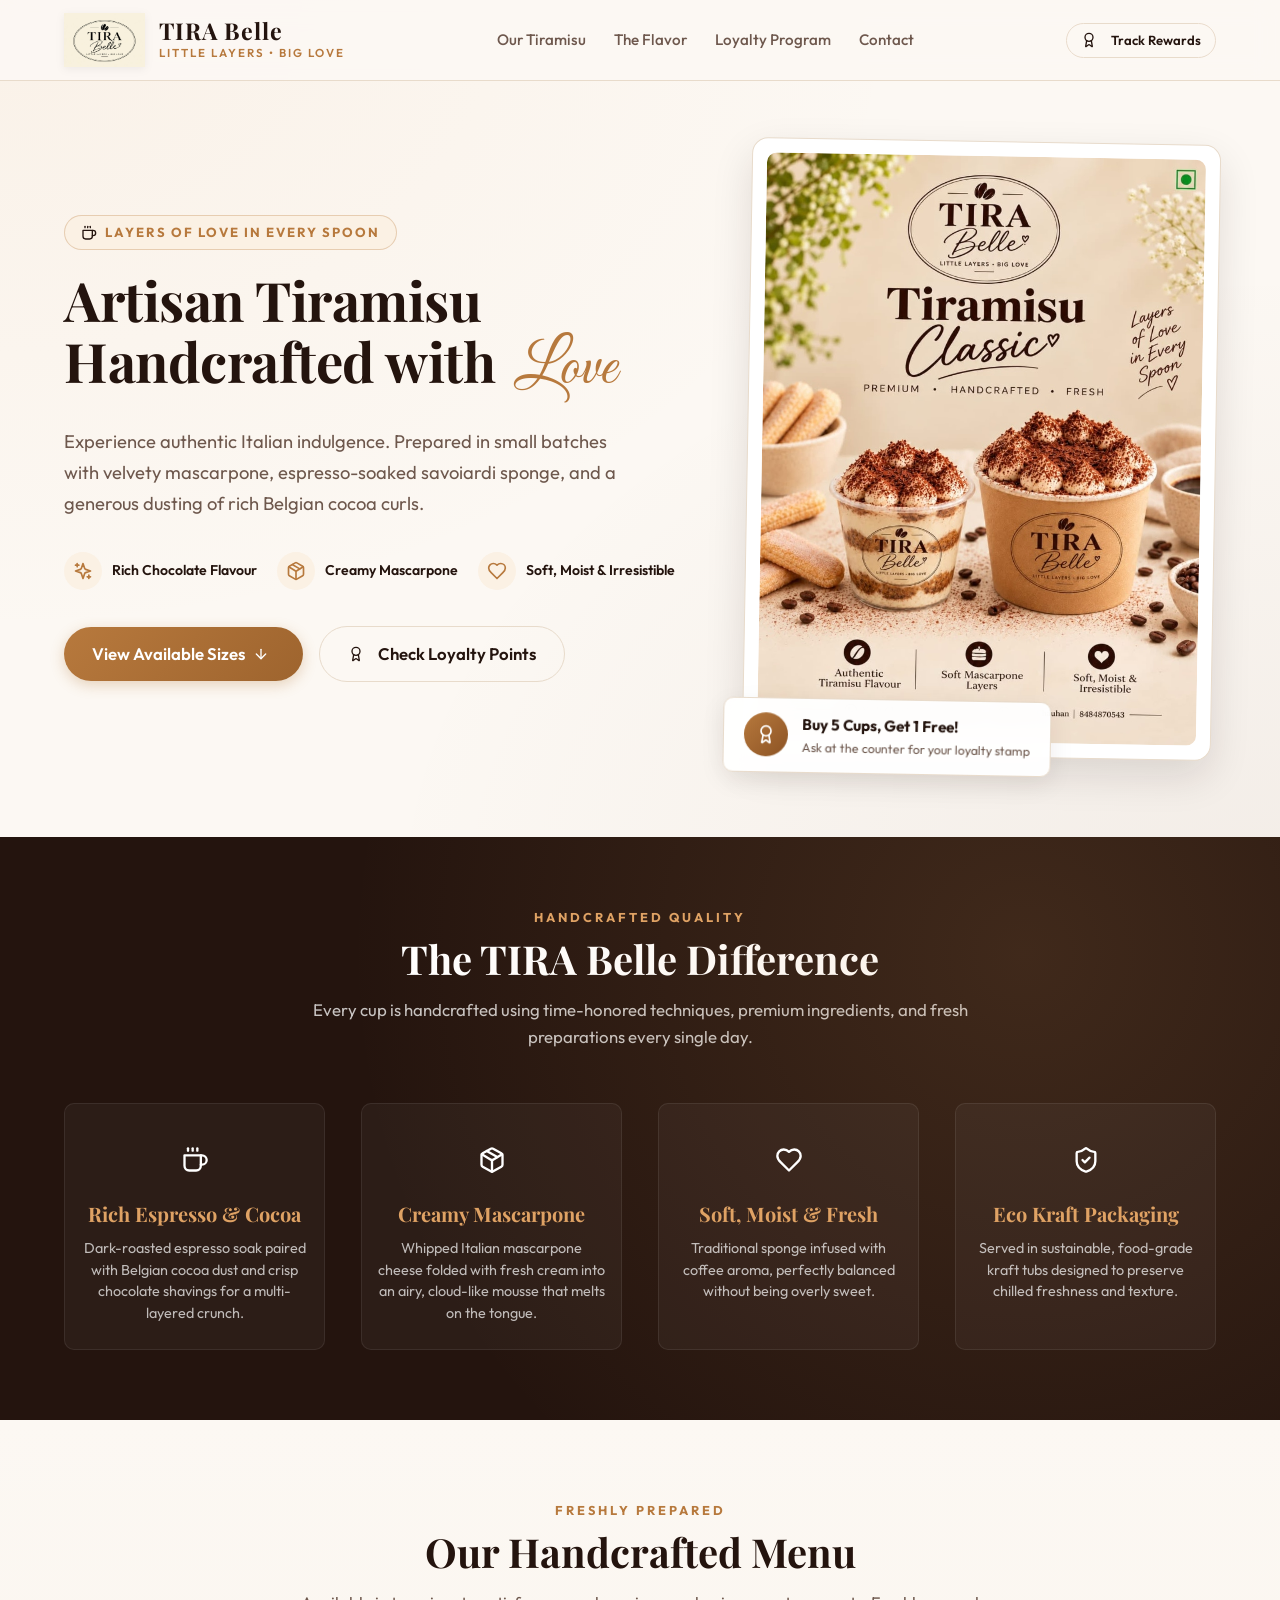
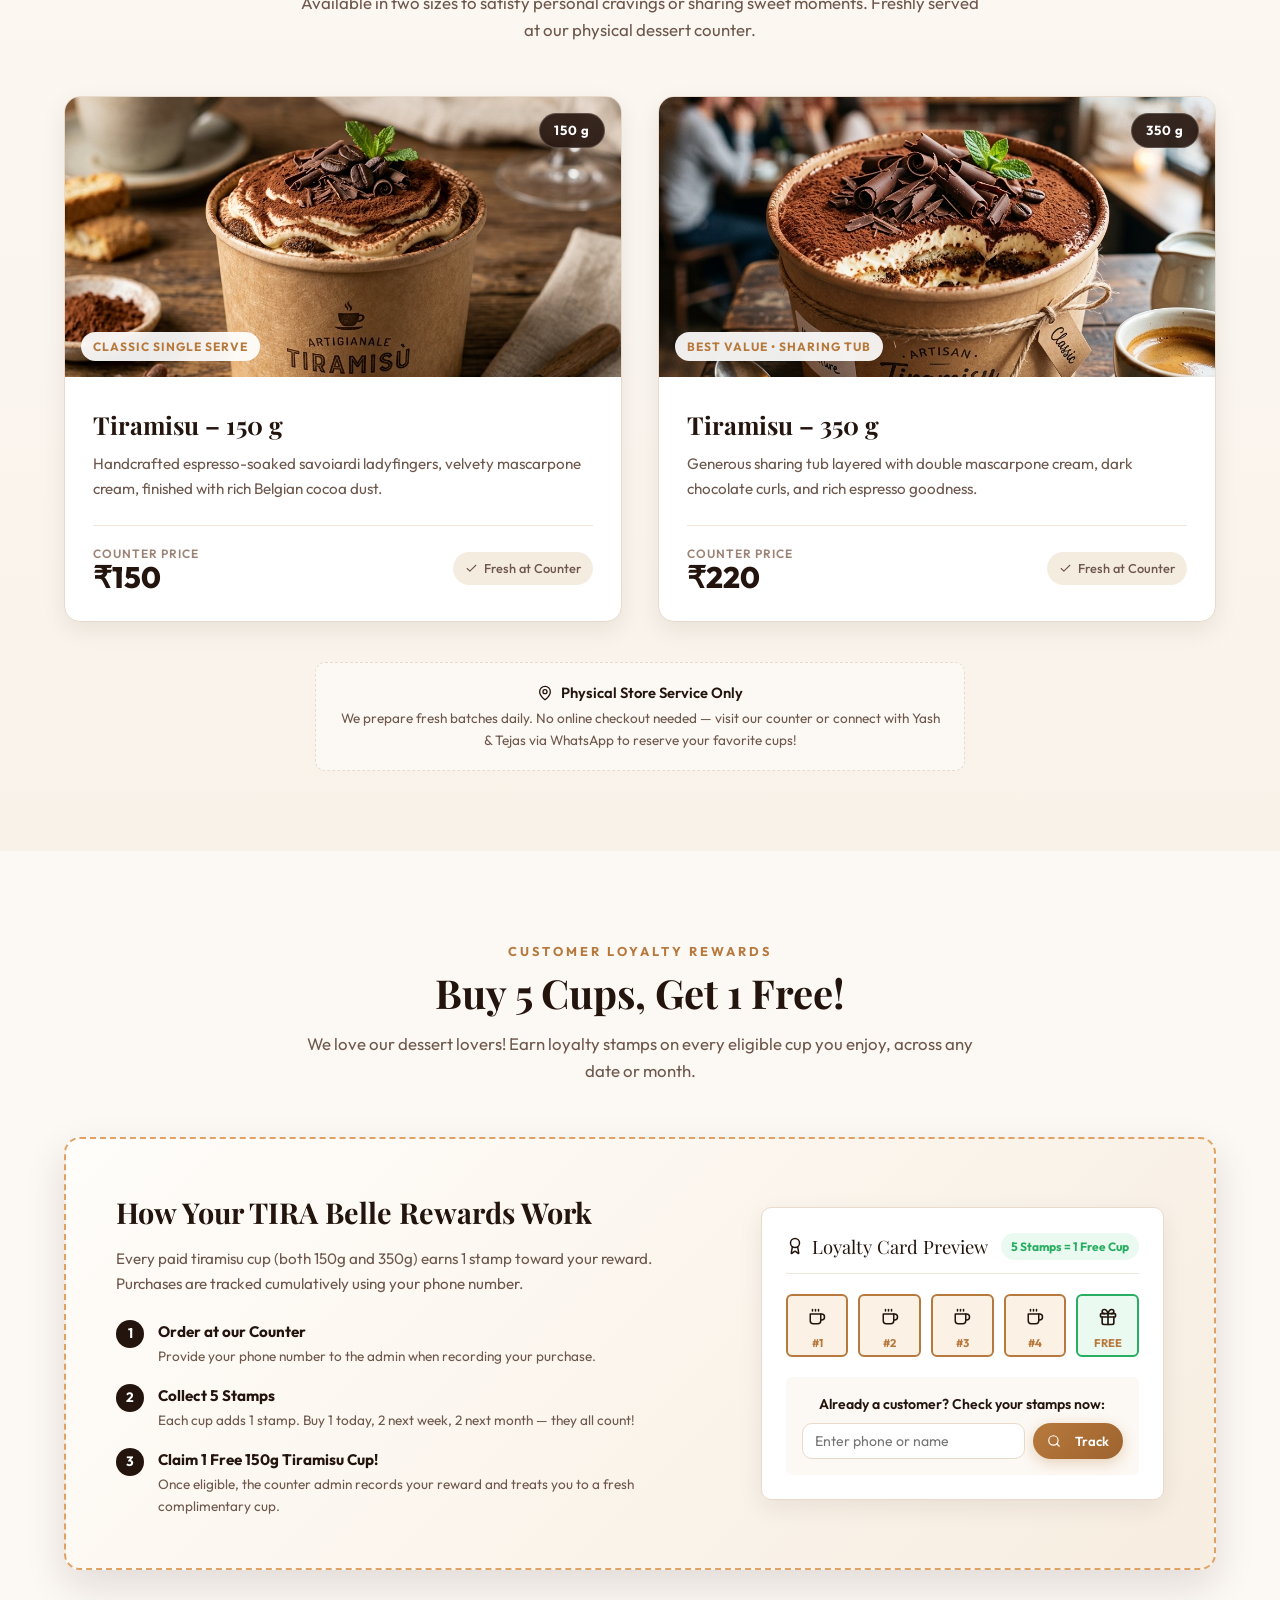
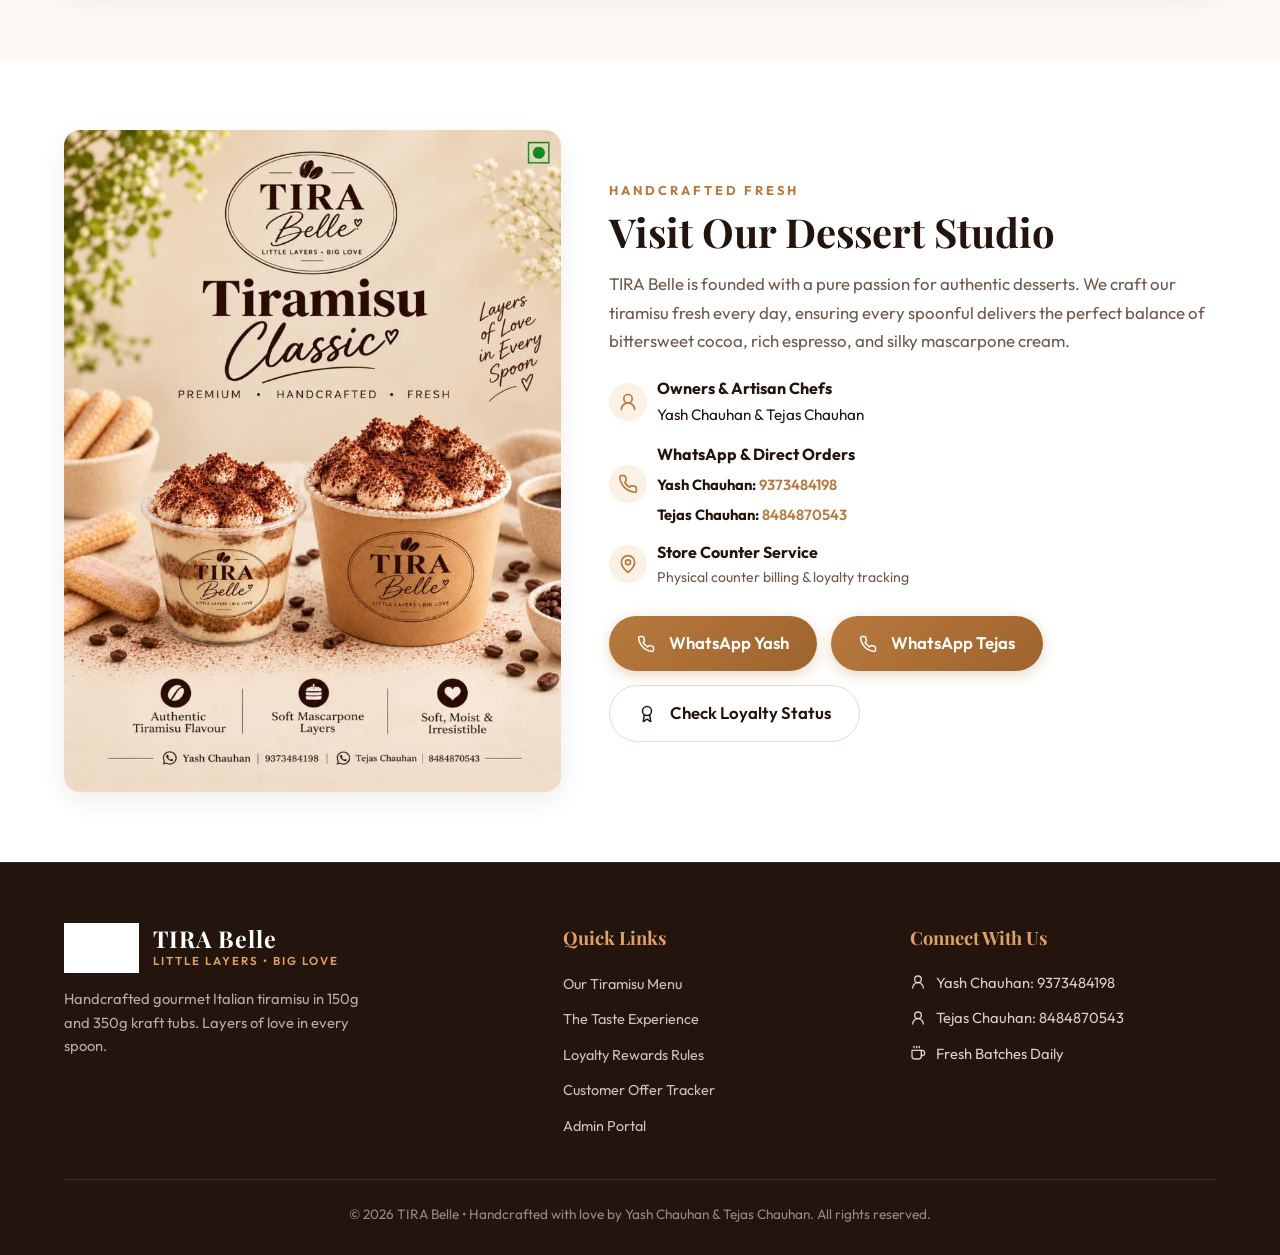
==== index.html @ 631eaaee "feat(core): complete project hardening, cryptographic security, SEO, tests, and production readiness" ====
<!DOCTYPE html>
<html lang="en">
<head>
    <meta charset="UTF-8">
    <meta name="viewport" content="width=device-width, initial-scale=1.0">
    <title>TIRA Belle | Handcrafted Tiramisu & Loyalty Rewards</title>
    <meta name="description" content="TIRA Belle handcrafted artisan tiramisu in 150g and 350g cups. Made fresh daily with authentic Italian mascarpone and Belgian cocoa. Track your customer loyalty points.">
    <link rel="canonical" href="https://tirabelle.com/">
    <meta name="robots" content="index, follow">

    <!-- Open Graph / Facebook -->
    <meta property="og:type" content="website">
    <meta property="og:url" content="https://tirabelle.com/">
    <meta property="og:title" content="TIRA Belle | Handcrafted Tiramisu & Loyalty Rewards">
    <meta property="og:description" content="Handcrafted Italian tiramisu in 150g single-serve and 350g sharing tubs. Authentic espresso, rich mascarpone cream, and Belgian cocoa. Buy 5 cups, get 1 free!">
    <meta property="og:image" content="https://tirabelle.com/assets/tira-belle-logo.png">

    <!-- Twitter / X -->
    <meta name="twitter:card" content="summary_large_image">
    <meta name="twitter:url" content="https://tirabelle.com/">
    <meta name="twitter:title" content="TIRA Belle | Handcrafted Tiramisu">
    <meta name="twitter:description" content="Little Layers • Big Love. Handcrafted authentic tiramisu made fresh daily. Track loyalty rewards.">
    <meta name="twitter:image" content="https://tirabelle.com/assets/tira-belle-logo.png">

    <!-- Schema.org JSON-LD Structured Data -->
    <script type="application/ld+json">
    {
      "@context": "https://schema.org",
      "@graph": [
        {
          "@type": "Bakery",
          "@id": "https://tirabelle.com/#business",
          "name": "TIRA Belle",
          "url": "https://tirabelle.com/",
          "logo": "https://tirabelle.com/assets/tira-belle-logo.png",
          "image": "https://tirabelle.com/assets/tiramisu-150g.jpg",
          "description": "Artisan dessert studio specializing in handcrafted Italian tiramisu made fresh daily with authentic mascarpone and Belgian cocoa.",
          "telephone": "+91-9373484198",
          "address": {
            "@type": "PostalAddress",
            "streetAddress": "Physical Dessert Studio & Artisan Counter",
            "addressLocality": "Pune",
            "addressRegion": "Maharashtra",
            "addressCountry": "IN"
          },
          "founders": [
            {
              "@type": "Person",
              "name": "Yash Chauhan",
              "telephone": "+91-9373484198"
            },
            {
              "@type": "Person",
              "name": "Tejas Chauhan",
              "telephone": "+91-8484870543"
            }
          ],
          "priceRange": "₹150 - ₹220",
          "servesCuisine": "Italian Desserts"
        },
        {
          "@type": "Product",
          "name": "Tiramisu – 150 g Classic Single Serve",
          "image": "https://tirabelle.com/assets/tiramisu-150g.jpg",
          "description": "Handcrafted espresso-soaked savoiardi ladyfingers, velvety mascarpone cream, finished with rich Belgian cocoa dust.",
          "brand": {
            "@type": "Brand",
            "name": "TIRA Belle"
          },
          "offers": {
            "@type": "Offer",
            "price": "150",
            "priceCurrency": "INR",
            "availability": "https://schema.org/InStock"
          }
        },
        {
          "@type": "Product",
          "name": "Tiramisu – 350 g Sharing Tub",
          "image": "https://tirabelle.com/assets/tiramisu-350g.jpg",
          "description": "Generous sharing tub layered with double mascarpone cream, dark chocolate curls, and rich espresso goodness.",
          "brand": {
            "@type": "Brand",
            "name": "TIRA Belle"
          },
          "offers": {
            "@type": "Offer",
            "price": "220",
            "priceCurrency": "INR",
            "availability": "https://schema.org/InStock"
          }
        }
      ]
    }
    </script>

    <link rel="icon" type="image/png" href="assets/tira-belle-logo.png">
    <link rel="apple-touch-icon" href="assets/icon-192.png">
    <link rel="manifest" href="manifest.json">
    <meta name="theme-color" content="#24140e">
    <meta name="apple-mobile-web-app-capable" content="yes">
    <meta name="apple-mobile-web-app-status-bar-style" content="black-translucent">
    <meta name="apple-mobile-web-app-title" content="TIRA Belle">
    <link rel="stylesheet" href="css/style.css">
    <style>
        .quick-tracker-card {
            background: #fff;
            border-radius: var(--radius-lg);
            border: 2px dashed var(--color-caramel-light);
            padding: 32px;
            box-shadow: var(--shadow-md);
            margin-top: 30px;
        }
        .story-section {
            padding: 70px 0;
            background: #fff;
        }
        .story-grid {
            display: grid;
            grid-template-columns: 0.9fr 1.1fr;
            gap: 48px;
            align-items: center;
        }
        @media (max-width: 860px) {
            .story-grid {
                grid-template-columns: 1fr;
            }
        }
    </style>
</head>
<body>

    <!-- Navigation Bar -->
    <header class="navbar">
        <div class="container navbar-container">
            <a href="index.html" class="nav-brand">
                <img src="assets/tira-belle-logo.png" alt="TIRA Belle Logo" class="nav-logo-img">
                <div class="nav-brand-text">
                    <span class="brand-title">TIRA Belle</span>
                    <span class="brand-subtitle">Little Layers • Big Love</span>
                </div>
            </a>

            <ul class="nav-links" id="primaryNavLinks">
                <li><a href="#menu" class="nav-link">Our Tiramisu</a></li>
                <li><a href="#experience" class="nav-link">The Flavor</a></li>
                <li><a href="#loyalty" class="nav-link">Loyalty Program</a></li>
                <li><a href="#contact" class="nav-link">Contact</a></li>
            </ul>

            <div class="nav-actions">
                <button type="button" class="btn btn-outline btn-sm pwa-install-btn" style="display: none;" aria-label="Install TIRA Belle App">
                    <i data-lucide="download" data-size="16"></i>
                    <span>Install App</span>
                </button>
                <a href="tracker.html" class="btn btn-outline btn-sm">
                    <i data-lucide="award" data-size="16"></i>
                    <span>Track Rewards</span>
                </a>
                <button type="button" class="mobile-nav-toggle" id="mobileNavToggle" aria-label="Toggle navigation">
                    <i data-lucide="menu" data-size="22"></i>
                </button>
            </div>
        </div>
    </header>

    <!-- Hero Section -->
    <section class="hero">
        <div class="container hero-grid">
            
            <div class="hero-content">
                <div class="hero-tagline-wrapper">
                    <i data-lucide="coffee" data-size="16"></i>
                    <span class="hero-tagline-text">Layers of Love in Every Spoon</span>
                </div>

                <h1 class="hero-title">
                    Artisan Tiramisu Handcrafted with <span class="script">Love</span>
                </h1>

                <p class="hero-desc">
                    Experience authentic Italian indulgence. Prepared in small batches with velvety mascarpone, espresso-soaked savoiardi sponge, and a generous dusting of rich Belgian cocoa curls.
                </p>

                <!-- Flavor Badges -->
                <div class="hero-badges">
                    <div class="hero-badge-item">
                        <div class="hero-badge-icon"><i data-lucide="sparkles" data-size="20"></i></div>
                        <div class="hero-badge-label">Rich Chocolate Flavour</div>
                    </div>
                    <div class="hero-badge-item">
                        <div class="hero-badge-icon"><i data-lucide="package" data-size="20"></i></div>
                        <div class="hero-badge-label">Creamy Mascarpone</div>
                    </div>
                    <div class="hero-badge-item">
                        <div class="hero-badge-icon"><i data-lucide="heart" data-size="20"></i></div>
                        <div class="hero-badge-label">Soft, Moist & Irresistible</div>
                    </div>
                </div>

                <div class="hero-cta-group">
                    <a href="#menu" class="btn btn-caramel btn-lg">
                        <span>View Available Sizes</span>
                        <i data-lucide="arrow-down" data-size="16"></i>
                    </a>
                    <a href="tracker.html" class="btn btn-outline btn-lg">
                        <i data-lucide="award" data-size="16"></i>
                        <span>Check Loyalty Points</span>
                    </a>
                </div>
            </div>

            <!-- Hero Poster Presentation -->
            <div class="hero-visual">
                <div class="hero-poster-card">
                    <img src="assets/tira-belle-poster.jpg" alt="TIRA Belle Tiramisu Choco Cake Poster" class="hero-poster-img">
                    
                    <div class="hero-floating-card">
                        <div class="floating-icon"><i data-lucide="award" data-size="20"></i></div>
                        <div>
                            <div class="floating-title" id="heroOfferTitle">Buy 5 Cups, Get 1 Free!</div>
                            <div class="floating-sub">Ask at the counter for your loyalty stamp</div>
                        </div>
                    </div>
                </div>
            </div>

        </div>
    </section>

    <!-- Flavor & Craftsmanship Section -->
    <section class="experience-section" id="experience">
        <div class="container">
            <div class="section-header" style="color: #fff;">
                <span class="section-pretitle" style="color: var(--color-caramel-light);">Handcrafted Quality</span>
                <h2 class="section-title" style="color: #fff;">The TIRA Belle Difference</h2>
                <p class="section-desc" style="color: rgba(255, 255, 255, 0.75);">
                    Every cup is handcrafted using time-honored techniques, premium ingredients, and fresh preparations every single day.
                </p>
            </div>

            <div class="exp-grid">
                <div class="exp-card">
                    <div class="exp-icon"><i data-lucide="coffee" data-size="28"></i></div>
                    <h3 class="exp-title">Rich Espresso & Cocoa</h3>
                    <p class="exp-text">Dark-roasted espresso soak paired with Belgian cocoa dust and crisp chocolate shavings for a multi-layered crunch.</p>
                </div>
                <div class="exp-card">
                    <div class="exp-icon"><i data-lucide="package" data-size="28"></i></div>
                    <h3 class="exp-title">Creamy Mascarpone</h3>
                    <p class="exp-text">Whipped Italian mascarpone cheese folded with fresh cream into an airy, cloud-like mousse that melts on the tongue.</p>
                </div>
                <div class="exp-card">
                    <div class="exp-icon"><i data-lucide="heart" data-size="28"></i></div>
                    <h3 class="exp-title">Soft, Moist & Fresh</h3>
                    <p class="exp-text">Traditional sponge infused with coffee aroma, perfectly balanced without being overly sweet.</p>
                </div>
                <div class="exp-card">
                    <div class="exp-icon"><i data-lucide="shield-check" data-size="28"></i></div>
                    <h3 class="exp-title">Eco Kraft Packaging</h3>
                    <p class="exp-text">Served in sustainable, food-grade kraft tubs designed to preserve chilled freshness and texture.</p>
                </div>
            </div>
        </div>
    </section>

    <!-- Available Products Section -->
    <section class="products-section" id="menu">
        <div class="container">
            <div class="section-header">
                <span class="section-pretitle">Freshly Prepared</span>
                <h2 class="section-title">Our Handcrafted Menu</h2>
                <p class="section-desc">
                    Available in two sizes to satisfy personal cravings or sharing sweet moments. Freshly served at our physical dessert counter.
                </p>
            </div>

            <!-- Dynamic Products Grid -->
            <div class="products-grid" id="publicProductsGrid">
                <!-- Injected via app.js from central DB -->
            </div>

            <div style="text-align: center; margin-top: 40px; padding: 18px 24px; background: var(--color-bg); border-radius: var(--radius-md); border: 1px dashed var(--color-border); max-width: 650px; margin-left: auto; margin-right: auto;">
                <p style="font-size: 0.92rem; color: var(--color-espresso); font-weight: 600; display: flex; align-items: center; justify-content: center; gap: 8px;">
                    <i data-lucide="map-pin" data-size="16"></i>
                    <span>Physical Store Service Only</span>
                </p>
                <p style="font-size: 0.85rem; color: var(--color-text-muted); margin-top: 4px;">
                    We prepare fresh batches daily. No online checkout needed — visit our counter or connect with Yash & Tejas via WhatsApp to reserve your favorite cups!
                </p>
            </div>
        </div>
    </section>

    <!-- Loyalty Rewards Explainer Section -->
    <section class="loyalty-section" id="loyalty">
        <div class="container">
            <div class="section-header">
                <span class="section-pretitle">Customer Loyalty Rewards</span>
                <h2 class="section-title" id="loyaltyOfferTitle">Buy 5 Cups, Get 1 Free!</h2>
                <p class="section-desc">
                    We love our dessert lovers! Earn loyalty stamps on every eligible cup you enjoy, across any date or month.
                </p>
            </div>

            <div class="loyalty-card-banner">
                <div>
                    <h3 style="font-family: var(--font-heading); font-size: 1.8rem; color: var(--color-espresso); margin-bottom: 12px;">
                        How Your TIRA Belle Rewards Work
                    </h3>
                    <p style="color: var(--color-text-muted); font-size: 0.95rem; line-height: 1.6; margin-bottom: 24px;">
                        Every paid tiramisu cup (both 150g and 350g) earns 1 stamp toward your reward. Purchases are tracked cumulatively using your phone number.
                    </p>

                    <div class="loyalty-steps">
                        <div class="step-item">
                            <div class="step-num">1</div>
                            <div class="step-text">
                                <h4>Order at our Counter</h4>
                                <p>Provide your phone number to the admin when recording your purchase.</p>
                            </div>
                        </div>
                        <div class="step-item">
                            <div class="step-num">2</div>
                            <div class="step-text">
                                <h4 id="loyaltyStep2Title">Collect 5 Stamps</h4>
                                <p id="loyaltyStep2Desc">Each cup adds 1 stamp. Buy 1 today, 2 next week, 2 next month — they all count!</p>
                            </div>
                        </div>
                        <div class="step-item">
                            <div class="step-num">3</div>
                            <div class="step-text">
                                <h4 id="loyaltyStep3Title">Claim 1 Free 150g Tiramisu!</h4>
                                <p>Once eligible, the counter admin records your reward and treats you to a fresh complimentary cup.</p>
                            </div>
                        </div>
                    </div>
                </div>

                <!-- Interactive Preview Stamp Card -->
                <div class="loyalty-stamp-card-preview">
                    <div class="stamp-card-header">
                        <div class="stamp-card-title">
                            <i data-lucide="award" data-size="18"></i>
                            <span>Loyalty Card Preview</span>
                        </div>
                        <span class="badge badge-success" id="loyaltyCardBadge">5 Stamps = 1 Free Cup</span>
                    </div>

                    <div class="stamps-row" id="loyaltyPreviewStampsRow">
                        <!-- Populated dynamically by app.js -->
                    </div>

                    <!-- Quick On-Page Offer Tracker -->
                    <div style="background: var(--color-bg); padding: 16px; border-radius: var(--radius-sm); text-align: center;">
                        <p style="font-size: 0.88rem; font-weight: 600; color: var(--color-espresso); margin-bottom: 8px;">
                            Already a customer? Check your stamps now:
                        </p>
                        <div style="display: flex; gap: 8px;">
                            <input type="text" id="quickTrackerInput" class="form-input" placeholder="Enter phone or name" style="padding: 8px 12px; font-size: 0.88rem;">
                            <button class="btn btn-caramel btn-sm" onclick="handleQuickTrack()">
                                <i data-lucide="search" data-size="14"></i>
                                <span>Track</span>
                            </button>
                        </div>
                    </div>
                </div>
            </div>

        </div>
    </section>

    <!-- Physical Store & Contact Section -->
    <section class="story-section" id="contact">
        <div class="container story-grid">
            <div>
                <img src="assets/tira-belle-poster.jpg" alt="TIRA Belle Counter" style="border-radius: var(--radius-lg); box-shadow: var(--shadow-md);">
            </div>
            <div>
                <span class="section-pretitle">Handcrafted Fresh</span>
                <h2 class="section-title">Visit Our Dessert Studio</h2>
                <p style="color: var(--color-text-muted); font-size: 1.05rem; line-height: 1.7; margin-bottom: 20px;">
                    TIRA Belle is founded with a pure passion for authentic desserts. We craft our tiramisu fresh every day, ensuring every spoonful delivers the perfect balance of bittersweet cocoa, rich espresso, and silky mascarpone cream.
                </p>

                <div style="display: flex; flex-direction: column; gap: 14px; margin-bottom: 28px;">
                    <div class="hero-badge-item">
                        <div class="hero-badge-icon"><i data-lucide="user-round" data-size="20"></i></div>
                        <div>
                            <div style="font-weight: 700; color: var(--color-espresso);">Owners & Artisan Chefs</div>
                            <div style="font-size: 0.95rem; color: var(--color-espresso); margin-top: 2px;">Yash Chauhan &amp; Tejas Chauhan</div>
                        </div>
                    </div>
                    <div class="hero-badge-item">
                        <div class="hero-badge-icon"><i data-lucide="phone" data-size="20"></i></div>
                        <div style="display: flex; flex-direction: column; gap: 6px;">
                            <div style="font-weight: 700; color: var(--color-espresso);">WhatsApp & Direct Orders</div>
                            <div style="font-size: 0.92rem; color: var(--color-text-main);">
                                <strong>Yash Chauhan:</strong> <a href="https://wa.me/919373484198?text=Hello%20Yash!%20I%20would%20like%20to%20order%20TIRA%20Belle%20tiramisu" target="_blank" style="color: var(--color-caramel); font-weight: 600;">9373484198</a>
                            </div>
                            <div style="font-size: 0.92rem; color: var(--color-text-main);">
                                <strong>Tejas Chauhan:</strong> <a href="https://wa.me/918484870543?text=Hello%20Tejas!%20I%20would%20like%20to%20order%20TIRA%20Belle%20tiramisu" target="_blank" style="color: var(--color-caramel); font-weight: 600;">8484870543</a>
                            </div>
                        </div>
                    </div>
                    <div class="hero-badge-item">
                        <div class="hero-badge-icon"><i data-lucide="map-pin" data-size="20"></i></div>
                        <div>
                            <div style="font-weight: 700; color: var(--color-espresso);">Store Counter Service</div>
                            <div style="font-size: 0.88rem; color: var(--color-text-muted);">Physical counter billing & loyalty tracking</div>
                        </div>
                    </div>
                </div>

                <div style="display: flex; gap: 14px; flex-wrap: wrap;">
                    <a href="https://wa.me/919373484198?text=Hello%20Yash!%20I%20would%20like%20to%20order%20TIRA%20Belle%20tiramisu" target="_blank" class="btn btn-caramel btn-lg">
                        <i data-lucide="phone" data-size="18"></i>
                        <span>WhatsApp Yash</span>
                    </a>
                    <a href="https://wa.me/918484870543?text=Hello%20Tejas!%20I%20would%20like%20to%20order%20TIRA%20Belle%20tiramisu" target="_blank" class="btn btn-caramel btn-lg">
                        <i data-lucide="phone" data-size="18"></i>
                        <span>WhatsApp Tejas</span>
                    </a>
                    <a href="tracker.html" class="btn btn-outline btn-lg">
                        <i data-lucide="award" data-size="18"></i>
                        <span>Check Loyalty Status</span>
                    </a>
                </div>
            </div>
        </div>
    </section>

    <!-- Footer -->
    <footer class="footer">
        <div class="container">
            <div class="footer-grid">
                
                <div>
                    <div class="nav-brand" style="margin-bottom: 12px;">
                        <img src="assets/tira-belle-logo.png" alt="TIRA Belle" style="height: 50px; filter: brightness(0) invert(1);">
                        <div class="nav-brand-text">
                            <span class="brand-title" style="color: #fff;">TIRA Belle</span>
                            <span class="brand-subtitle" style="color: var(--color-caramel-light);">Little Layers • Big Love</span>
                        </div>
                    </div>
                    <p class="footer-brand-desc">
                        Handcrafted gourmet Italian tiramisu in 150g and 350g kraft tubs. Layers of love in every spoon.
                    </p>
                </div>

                <div>
                    <h4 class="footer-heading">Quick Links</h4>
                    <ul class="footer-links">
                        <li><a href="#menu">Our Tiramisu Menu</a></li>
                        <li><a href="#experience">The Taste Experience</a></li>
                        <li><a href="#loyalty">Loyalty Rewards Rules</a></li>
                        <li><a href="tracker.html">Customer Offer Tracker</a></li>
                        <li><a href="admin.html">Admin Portal</a></li>
                    </ul>
                </div>

                <div>
                    <h4 class="footer-heading">Connect With Us</h4>
                    <div class="footer-contact-item">
                        <i data-lucide="user-round" data-size="16"></i>
                        <span>Yash Chauhan: 9373484198</span>
                    </div>
                    <div class="footer-contact-item">
                        <i data-lucide="user-round" data-size="16"></i>
                        <span>Tejas Chauhan: 8484870543</span>
                    </div>
                    <div class="footer-contact-item">
                        <i data-lucide="coffee" data-size="16"></i>
                        <span>Fresh Batches Daily</span>
                    </div>
                </div>

            </div>

            <div class="footer-bottom">
                <p>© 2026 TIRA Belle • Handcrafted with love by Yash Chauhan &amp; Tejas Chauhan. All rights reserved.</p>
            </div>
        </div>
    </footer>

    <!-- Scripts -->
    <script src="js/icons.js"></script>
    <script src="js/pwa.js"></script>
    <script src="js/db.js"></script>
    <script src="js/app.js"></script>
</body>
</html>
---- css/style.css ----
/* ==========================================================================
   TIRA Belle - Modern Artisan Brand Design System & Stylesheet
   "Little Layers • Big Love"
   ========================================================================== */

@import url('https://fonts.googleapis.com/css2?family=Outfit:wght@300;400;500;600;700;800&family=Playfair+Display:ital,wght@0,600;0,700;0,800;1,600&family=Great+Vibes&display=swap');

:root {
    /* Color Palette Inspired by Handcrafted Tiramisu & Mascarpone */
    --color-bg: #fcf8f3;
    --color-bg-alt: #f5ece0;
    --color-surface: #ffffff;
    --color-surface-translucent: rgba(255, 255, 255, 0.88);
    --color-border: #e8dbcb;
    --color-border-light: #f0e6d9;

    --color-espresso: #24140e;
    --color-espresso-light: #3c2319;
    --color-cocoa: #5a3525;
    --color-caramel: #b7793d;
    --color-caramel-light: #dfa264;
    --color-caramel-subtle: #fbf1e4;
    
    --color-text-main: #24140e;
    --color-text-muted: #6e584d;
    --color-text-light: #9c8376;
    
    --color-success: #1f7a46;
    --color-success-bg: #eaf8f0;
    --color-warning: #c26e0b;
    --color-warning-bg: #fef5ea;
    --color-danger: #bd2727;
    --color-danger-bg: #fdf0f0;
    --color-info: #1d72b8;
    --color-info-bg: #ebf5fa;
    --color-focus: rgba(183, 121, 61, 0.35);

    /* Spacing Scale (4px Increments) */
    --space-1: 4px;
    --space-2: 8px;
    --space-3: 12px;
    --space-4: 16px;
    --space-5: 20px;
    --space-6: 24px;
    --space-8: 32px;
    --space-10: 40px;
    --space-12: 48px;
    --space-16: 64px;

    /* Typography */
    --font-heading: 'Playfair Display', Georgia, serif;
    --font-sans: 'Outfit', -apple-system, BlinkMacSystemFont, 'Segoe UI', Roboto, sans-serif;
    --font-script: 'Great Vibes', cursive;

    /* Shadows & Radii */
    --shadow-sm: 0 2px 6px rgba(36, 20, 14, 0.05);
    --shadow-md: 0 8px 24px rgba(36, 20, 14, 0.08);
    --shadow-lg: 0 16px 40px rgba(36, 20, 14, 0.12);
    --shadow-glow: 0 0 30px rgba(183, 121, 61, 0.25);
    
    --radius-sm: 6px;
    --radius-md: 10px;
    --radius-lg: 16px;
    --radius-xl: 22px;
    --radius-pill: 9999px;

    --transition-fast: 0.18s cubic-bezier(0.16, 1, 0.3, 1);
    --transition-smooth: 0.3s cubic-bezier(0.16, 1, 0.3, 1);
}

/* Lucide Icons & SVG Standardization */
svg.lucide {
    display: inline-block;
    vertical-align: middle;
    flex-shrink: 0;
    stroke: currentColor;
}

.btn svg.lucide {
    margin-right: 6px;
}

.btn.btn-icon-only {
    padding: 8px;
    min-width: 38px;
    min-height: 38px;
    justify-content: center;
}

.btn.btn-icon-only svg.lucide {
    margin-right: 0;
}

/* Offline PWA Notification Banner */
.offline-notice-banner {
    background: #24140e;
    color: #dfa264;
    border-bottom: 2px solid #b7793d;
    padding: 8px 16px;
    font-size: 0.82rem;
    font-weight: 600;
    display: flex;
    align-items: center;
    justify-content: center;
    gap: 8px;
    position: sticky;
    top: 0;
    z-index: 99999;
}

/* Base Reset & Global Styles */
*, *::before, *::after {
    box-sizing: border-box;
    margin: 0;
    padding: 0;
}

html {
    scroll-behavior: smooth;
    font-size: 16px;
}

body {
    font-family: var(--font-sans);
    background-color: var(--color-bg);
    color: var(--color-text-main);
    line-height: 1.6;
    -webkit-font-smoothing: antialiased;
    background-image: 
        radial-gradient(at 0% 0%, rgba(223, 162, 100, 0.08) 0px, transparent 50%),
        radial-gradient(at 100% 100%, rgba(90, 53, 37, 0.06) 0px, transparent 50%);
    background-attachment: fixed;
    min-height: 100vh;
}

img {
    max-width: 100%;
    height: auto;
    display: block;
}

button, input, select, textarea {
    font-family: inherit;
    font-size: inherit;
    color: inherit;
}

a {
    color: inherit;
    text-decoration: none;
}

/* Container */
.container {
    width: 100%;
    max-width: 1200px;
    margin: 0 auto;
    padding: 0 24px;
}

/* ==========================================================================
   Navigation Bar
   ========================================================================== */
.navbar {
    position: sticky;
    top: 0;
    z-index: 100;
    background: rgba(252, 248, 243, 0.92);
    backdrop-filter: blur(12px);
    -webkit-backdrop-filter: blur(12px);
    border-bottom: 1px solid var(--color-border);
    transition: var(--transition-fast);
}

.navbar-container {
    display: flex;
    align-items: center;
    justify-content: space-between;
    height: 80px;
}

.nav-brand {
    display: flex;
    align-items: center;
    gap: 14px;
}

.nav-logo-img {
    height: 54px;
    width: auto;
    object-fit: contain;
    filter: drop-shadow(0 2px 4px rgba(0,0,0,0.06));
}

.nav-brand-text {
    display: flex;
    flex-direction: column;
}

.brand-title {
    font-family: var(--font-heading);
    font-size: 1.45rem;
    font-weight: 700;
    letter-spacing: 1px;
    color: var(--color-espresso);
    line-height: 1.1;
}

.brand-subtitle {
    font-size: 0.72rem;
    text-transform: uppercase;
    letter-spacing: 2px;
    color: var(--color-caramel);
    font-weight: 600;
}

.nav-links {
    display: flex;
    align-items: center;
    gap: 24px;
    list-style: none;
}

.nav-link {
    font-weight: 500;
    font-size: 0.95rem;
    color: var(--color-text-muted);
    transition: var(--transition-fast);
    position: relative;
    padding: 6px 2px;
}

.nav-link:hover, .nav-link.active {
    color: var(--color-espresso);
}

.nav-link::after {
    content: '';
    position: absolute;
    bottom: 0;
    left: 0;
    width: 0%;
    height: 2px;
    background: var(--color-caramel);
    transition: var(--transition-fast);
    border-radius: 2px;
}

.nav-link:hover::after, .nav-link.active::after {
    width: 100%;
}

.nav-actions {
    display: flex;
    align-items: center;
    gap: 12px;
}

/* Buttons */
.btn {
    display: inline-flex;
    align-items: center;
    justify-content: center;
    gap: 8px;
    padding: 10px 22px;
    border-radius: var(--radius-pill);
    font-weight: 600;
    font-size: 0.9rem;
    cursor: pointer;
    border: none;
    outline: none;
    transition: var(--transition-smooth);
    text-align: center;
}

.btn-primary {
    background: linear-gradient(135deg, var(--color-espresso) 0%, #3e2216 100%);
    color: #fff;
    box-shadow: 0 4px 12px rgba(36, 20, 14, 0.2);
}

.btn-primary:hover {
    background: linear-gradient(135deg, #381f14 0%, #4f2d1e 100%);
    transform: translateY(-2px);
    box-shadow: 0 6px 16px rgba(36, 20, 14, 0.28);
}

.btn-caramel {
    background: linear-gradient(135deg, var(--color-caramel) 0%, #9e642e 100%);
    color: #fff;
    box-shadow: 0 4px 14px rgba(183, 121, 61, 0.3);
}

.btn-caramel:hover {
    background: linear-gradient(135deg, #c78647 0%, #aa6c32 100%);
    transform: translateY(-2px);
    box-shadow: 0 6px 20px rgba(183, 121, 61, 0.4);
}

.btn-outline {
    background: transparent;
    color: var(--color-espresso);
    border: 1.5px solid var(--color-border);
}

.btn-outline:hover {
    background: var(--color-bg-alt);
    border-color: var(--color-espresso);
    transform: translateY(-2px);
}

.btn-sm {
    padding: 6px 14px;
    font-size: 0.82rem;
}

.btn-lg {
    padding: 14px 28px;
    font-size: 1.05rem;
}

.btn:active {
    transform: translateY(0);
}

/* ==========================================================================
   Hero Section
   ========================================================================== */
.hero {
    padding: 60px 0 80px;
    position: relative;
    overflow: hidden;
}

.hero-grid {
    display: grid;
    grid-template-columns: 1.15fr 0.85fr;
    gap: 48px;
    align-items: center;
}

.hero-tagline-wrapper {
    display: inline-flex;
    align-items: center;
    gap: 8px;
    background: var(--color-caramel-subtle);
    border: 1px solid rgba(183, 121, 61, 0.3);
    padding: 6px 16px;
    border-radius: var(--radius-pill);
    margin-bottom: 20px;
}

.hero-tagline-text {
    font-size: 0.82rem;
    font-weight: 700;
    text-transform: uppercase;
    letter-spacing: 2px;
    color: var(--color-caramel);
}

.hero-title {
    font-family: var(--font-heading);
    font-size: 3.4rem;
    line-height: 1.12;
    color: var(--color-espresso);
    margin-bottom: 20px;
    letter-spacing: -0.5px;
}

.hero-title span.script {
    font-family: var(--font-script);
    font-size: 4rem;
    font-weight: 400;
    color: var(--color-caramel);
    display: inline-block;
    padding-left: 6px;
}

.hero-desc {
    font-size: 1.15rem;
    color: var(--color-text-muted);
    margin-bottom: 32px;
    max-width: 560px;
    line-height: 1.7;
}

.hero-badges {
    display: flex;
    flex-wrap: wrap;
    gap: 20px;
    margin-bottom: 36px;
}

.hero-badge-item {
    display: flex;
    align-items: center;
    gap: 10px;
}

.hero-badge-icon {
    width: 38px;
    height: 38px;
    border-radius: 50%;
    background: var(--color-caramel-subtle);
    color: var(--color-caramel);
    display: flex;
    align-items: center;
    justify-content: center;
    font-size: 1.1rem;
}

.hero-badge-label {
    font-size: 0.88rem;
    font-weight: 600;
    color: var(--color-espresso);
}

.hero-cta-group {
    display: flex;
    align-items: center;
    gap: 16px;
    flex-wrap: wrap;
}

/* Hero Poster Display */
.hero-visual {
    position: relative;
}

.hero-poster-card {
    background: var(--color-surface);
    border-radius: var(--radius-lg);
    padding: 14px;
    box-shadow: var(--shadow-lg);
    border: 1px solid var(--color-border);
    position: relative;
    transform: rotate(1deg);
    transition: var(--transition-smooth);
}

.hero-poster-card:hover {
    transform: rotate(0deg) scale(1.02);
    box-shadow: 0 24px 48px rgba(36, 20, 14, 0.16);
}

.hero-poster-img {
    border-radius: calc(var(--radius-lg) - 6px);
    width: 100%;
    height: auto;
    object-fit: cover;
}

.hero-floating-card {
    position: absolute;
    bottom: -20px;
    left: -20px;
    background: rgba(255, 255, 255, 0.95);
    backdrop-filter: blur(10px);
    border: 1px solid var(--color-border);
    border-radius: var(--radius-md);
    padding: 14px 20px;
    box-shadow: var(--shadow-md);
    display: flex;
    align-items: center;
    gap: 14px;
    z-index: 2;
    animation: float 4s ease-in-out infinite;
}

@keyframes float {
    0%, 100% { transform: translateY(0); }
    50% { transform: translateY(-8px); }
}

.floating-icon {
    width: 44px;
    height: 44px;
    border-radius: 50%;
    background: linear-gradient(135deg, var(--color-caramel) 0%, #8c5324 100%);
    color: #fff;
    display: flex;
    align-items: center;
    justify-content: center;
    font-size: 1.3rem;
}

.floating-title {
    font-size: 0.95rem;
    font-weight: 700;
    color: var(--color-espresso);
}

.floating-sub {
    font-size: 0.78rem;
    color: var(--color-text-muted);
}

/* ==========================================================================
   Section Headers
   ========================================================================== */
.section-header {
    text-align: center;
    max-width: 680px;
    margin: 0 auto 52px;
}

.section-pretitle {
    font-size: 0.8rem;
    font-weight: 700;
    text-transform: uppercase;
    letter-spacing: 3px;
    color: var(--color-caramel);
    margin-bottom: 8px;
    display: block;
}

.section-title {
    font-family: var(--font-heading);
    font-size: 2.5rem;
    color: var(--color-espresso);
    line-height: 1.2;
    margin-bottom: 14px;
}

.section-desc {
    color: var(--color-text-muted);
    font-size: 1.05rem;
}

/* ==========================================================================
   Product Showcase
   ========================================================================== */
.products-section {
    padding: 80px 0;
    background: linear-gradient(180deg, transparent 0%, rgba(245, 236, 224, 0.5) 100%);
}

.products-grid {
    display: grid;
    grid-template-columns: repeat(auto-fit, minmax(320px, 1fr));
    gap: 36px;
    align-items: stretch;
}

.product-card {
    background: var(--color-surface);
    border-radius: var(--radius-lg);
    border: 1px solid var(--color-border);
    box-shadow: var(--shadow-md);
    overflow: hidden;
    display: flex;
    flex-direction: column;
    transition: var(--transition-smooth);
    position: relative;
}

.product-card:hover {
    transform: translateY(-8px);
    box-shadow: var(--shadow-lg), var(--shadow-glow);
    border-color: var(--color-caramel-light);
}

.product-media {
    position: relative;
    height: 280px;
    overflow: hidden;
    background: #000;
}

.product-media img {
    width: 100%;
    height: 100%;
    object-fit: cover;
    transition: transform 0.6s cubic-bezier(0.16, 1, 0.3, 1);
}

.product-card:hover .product-media img {
    transform: scale(1.08);
}

.product-weight-tag {
    position: absolute;
    top: 16px;
    right: 16px;
    background: rgba(36, 20, 14, 0.9);
    color: #fff;
    padding: 6px 14px;
    border-radius: var(--radius-pill);
    font-size: 0.82rem;
    font-weight: 700;
    letter-spacing: 1px;
    backdrop-filter: blur(4px);
    border: 1px solid rgba(255, 255, 255, 0.2);
}

.product-badge {
    position: absolute;
    bottom: 16px;
    left: 16px;
    background: rgba(255, 255, 255, 0.92);
    color: var(--color-caramel);
    padding: 5px 12px;
    border-radius: var(--radius-pill);
    font-size: 0.75rem;
    font-weight: 700;
    text-transform: uppercase;
    letter-spacing: 1px;
    backdrop-filter: blur(4px);
}

.product-content {
    padding: 28px;
    display: flex;
    flex-direction: column;
    flex-grow: 1;
}

.product-name {
    font-family: var(--font-heading);
    font-size: 1.55rem;
    color: var(--color-espresso);
    margin-bottom: 8px;
}

.product-desc {
    color: var(--color-text-muted);
    font-size: 0.95rem;
    line-height: 1.6;
    margin-bottom: 24px;
    flex-grow: 1;
}

.product-footer {
    display: flex;
    align-items: center;
    justify-content: space-between;
    padding-top: 18px;
    border-top: 1px solid var(--color-border-light);
}

.product-price-box {
    display: flex;
    flex-direction: column;
}

.price-label {
    font-size: 0.75rem;
    text-transform: uppercase;
    letter-spacing: 1px;
    color: var(--color-text-light);
    font-weight: 600;
}

.product-price {
    font-size: 1.85rem;
    font-weight: 800;
    color: var(--color-espresso);
    line-height: 1;
}

.counter-tag {
    display: inline-flex;
    align-items: center;
    gap: 6px;
    font-size: 0.8rem;
    color: var(--color-text-muted);
    background: var(--color-bg-alt);
    padding: 6px 12px;
    border-radius: var(--radius-pill);
    font-weight: 500;
}

/* ==========================================================================
   Taste Profile / Experience Banner
   ========================================================================== */
.experience-section {
    padding: 70px 0;
    background: var(--color-espresso);
    color: #fff;
    position: relative;
    overflow: hidden;
}

.experience-section::before {
    content: '';
    position: absolute;
    top: 0; left: 0; right: 0; bottom: 0;
    background: radial-gradient(circle at 80% 20%, rgba(223, 162, 100, 0.15), transparent 60%);
    pointer-events: none;
}

.exp-grid {
    display: grid;
    grid-template-columns: repeat(auto-fit, minmax(240px, 1fr));
    gap: 36px;
    text-align: center;
    position: relative;
    z-index: 1;
}

.exp-card {
    padding: 24px 16px;
    border-radius: var(--radius-md);
    background: rgba(255, 255, 255, 0.04);
    border: 1px solid rgba(255, 255, 255, 0.08);
    transition: var(--transition-fast);
}

.exp-card:hover {
    background: rgba(255, 255, 255, 0.08);
    transform: translateY(-4px);
}

.exp-icon {
    font-size: 2.2rem;
    margin-bottom: 14px;
    display: inline-block;
}

.exp-title {
    font-family: var(--font-heading);
    font-size: 1.25rem;
    color: var(--color-caramel-light);
    margin-bottom: 8px;
}

.exp-text {
    font-size: 0.9rem;
    color: rgba(255, 255, 255, 0.7);
    line-height: 1.5;
}

/* ==========================================================================
   Loyalty Program Highlight Section
   ========================================================================== */
.loyalty-section {
    padding: 90px 0;
    position: relative;
}

.loyalty-card-banner {
    background: linear-gradient(135deg, #fffdfa 0%, #f7ede0 100%);
    border: 2px dashed var(--color-caramel-light);
    border-radius: var(--radius-lg);
    padding: 50px;
    box-shadow: var(--shadow-lg);
    display: grid;
    grid-template-columns: 1.2fr 0.8fr;
    gap: 40px;
    align-items: center;
    position: relative;
    overflow: hidden;
}

.loyalty-stamp-card-preview {
    background: #fff;
    border-radius: var(--radius-md);
    padding: 24px;
    box-shadow: var(--shadow-md);
    border: 1px solid var(--color-border);
}

.stamp-card-header {
    display: flex;
    align-items: center;
    justify-content: space-between;
    margin-bottom: 20px;
    border-bottom: 1px solid var(--color-border-light);
    padding-bottom: 12px;
}

.stamp-card-title {
    font-family: var(--font-heading);
    font-size: 1.15rem;
    color: var(--color-espresso);
    display: flex;
    align-items: center;
    gap: 8px;
}

.stamps-row {
    display: grid;
    grid-template-columns: repeat(5, 1fr);
    gap: 10px;
    margin-bottom: 20px;
}

.stamp-slot {
    aspect-ratio: 1;
    border-radius: var(--radius-sm);
    border: 2px dashed var(--color-border);
    display: flex;
    flex-direction: column;
    align-items: center;
    justify-content: center;
    background: var(--color-bg);
    position: relative;
    transition: var(--transition-smooth);
}

.stamp-slot.stamped {
    border: 2px solid var(--color-caramel);
    background: var(--color-caramel-subtle);
    animation: stampIn 0.3s cubic-bezier(0.175, 0.885, 0.32, 1.275);
}

.stamp-slot.reward-slot {
    border-color: #27ae60;
    background: #eafaf1;
}

.stamp-slot .stamp-icon {
    font-size: 1.4rem;
}

.stamp-slot .stamp-number {
    font-size: 0.7rem;
    font-weight: 700;
    color: var(--color-text-light);
    margin-top: 2px;
}

.stamp-slot.stamped .stamp-number {
    color: var(--color-caramel);
}

@keyframes stampIn {
    0% { transform: scale(0.6) rotate(-10deg); opacity: 0; }
    100% { transform: scale(1) rotate(0deg); opacity: 1; }
}

.loyalty-steps {
    display: flex;
    flex-direction: column;
    gap: 16px;
    margin-top: 24px;
}

.step-item {
    display: flex;
    align-items: flex-start;
    gap: 14px;
}

.step-num {
    width: 28px;
    height: 28px;
    border-radius: 50%;
    background: var(--color-espresso);
    color: #fff;
    display: flex;
    align-items: center;
    justify-content: center;
    font-size: 0.85rem;
    font-weight: 700;
    flex-shrink: 0;
}

.step-text h4 {
    font-size: 0.95rem;
    color: var(--color-espresso);
    margin-bottom: 2px;
}

.step-text p {
    font-size: 0.85rem;
    color: var(--color-text-muted);
}

/* ==========================================================================
   Footer
   ========================================================================== */
.footer {
    background: var(--color-espresso);
    color: #fff;
    padding: 60px 0 30px;
    border-top: 1px solid rgba(255, 255, 255, 0.08);
}

.footer-grid {
    display: grid;
    grid-template-columns: 1.5fr 1fr 1fr;
    gap: 40px;
    margin-bottom: 40px;
}

.footer-brand-desc {
    color: rgba(255, 255, 255, 0.65);
    font-size: 0.92rem;
    margin-top: 14px;
    max-width: 320px;
    line-height: 1.6;
}

.footer-heading {
    font-family: var(--font-heading);
    font-size: 1.15rem;
    color: var(--color-caramel-light);
    margin-bottom: 18px;
}

.footer-links {
    list-style: none;
    display: flex;
    flex-direction: column;
    gap: 10px;
}

.footer-links a {
    color: rgba(255, 255, 255, 0.75);
    font-size: 0.9rem;
    transition: var(--transition-fast);
    display: inline-flex;
    align-items: center;
    gap: 8px;
}

.footer-links a:hover {
    color: #fff;
    padding-left: 4px;
}

.footer-contact-item {
    display: flex;
    align-items: center;
    gap: 10px;
    margin-bottom: 12px;
    color: rgba(255, 255, 255, 0.8);
    font-size: 0.92rem;
}

.footer-bottom {
    display: flex;
    align-items: center;
    justify-content: center;
    text-align: center;
    border-top: 1px solid rgba(255, 255, 255, 0.1);
    padding-top: 24px;
    font-size: 0.85rem;
    color: rgba(255, 255, 255, 0.5);
    flex-wrap: wrap;
    gap: 16px;
}

.footer-bottom p {
    text-align: center;
    margin: 0;
    width: 100%;
}

/* ==========================================================================
   Modals
   ========================================================================== */
.modal-overlay {
    position: fixed;
    top: 0; left: 0; right: 0; bottom: 0;
    background: rgba(36, 20, 14, 0.65);
    backdrop-filter: blur(6px);
    -webkit-backdrop-filter: blur(6px);
    z-index: 1000;
    display: flex;
    align-items: center;
    justify-content: center;
    padding: 20px;
    opacity: 0;
    pointer-events: none;
    transition: opacity 0.3s ease;
}

.modal-overlay.active {
    opacity: 1;
    pointer-events: auto;
}

.modal-card {
    background: var(--color-surface);
    border-radius: var(--radius-lg);
    box-shadow: 0 20px 60px rgba(0, 0, 0, 0.25);
    width: 100%;
    max-width: 520px;
    max-height: 90vh;
    overflow-y: auto;
    border: 1px solid var(--color-border);
    transform: scale(0.92) translateY(20px);
    transition: transform 0.3s cubic-bezier(0.16, 1, 0.3, 1);
}

.modal-overlay.active .modal-card {
    transform: scale(1) translateY(0);
}

.modal-header {
    display: flex;
    align-items: center;
    justify-content: space-between;
    padding: 22px 28px;
    border-bottom: 1px solid var(--color-border-light);
}

.modal-title {
    font-family: var(--font-heading);
    font-size: 1.4rem;
    color: var(--color-espresso);
}

.modal-close-btn {
    background: transparent;
    border: none;
    font-size: 1.4rem;
    color: var(--color-text-light);
    cursor: pointer;
    line-height: 1;
    padding: 4px;
    border-radius: 50%;
    transition: var(--transition-fast);
}

.modal-close-btn:hover {
    color: var(--color-espresso);
    background: var(--color-bg-alt);
}

.modal-body {
    padding: 28px;
}

.modal-footer {
    display: flex;
    align-items: center;
    justify-content: flex-end;
    gap: 12px;
    padding: 18px 28px;
    border-top: 1px solid var(--color-border-light);
    background: var(--color-bg);
    border-radius: 0 0 var(--radius-lg) var(--radius-lg);
}

/* Form Styles */
.form-group {
    margin-bottom: 20px;
}

.form-label {
    display: block;
    font-size: 0.88rem;
    font-weight: 600;
    color: var(--color-espresso);
    margin-bottom: 8px;
}

.form-input, .form-select, .form-textarea {
    width: 100%;
    padding: 12px 16px;
    background: #fff;
    border: 1.5px solid var(--color-border);
    border-radius: var(--radius-md);
    font-size: 0.95rem;
    color: var(--color-espresso);
    transition: var(--transition-fast);
    outline: none;
}

.form-input:focus, .form-select:focus, .form-textarea:focus {
    border-color: var(--color-caramel);
    box-shadow: 0 0 0 3px rgba(183, 121, 61, 0.15);
}

.form-help {
    font-size: 0.8rem;
    color: var(--color-text-muted);
    margin-top: 6px;
}

/* ==========================================================================
   Customer Offer Tracker (Standalone & Modal View)
   ========================================================================== */
.tracker-container {
    max-width: 680px;
    margin: 40px auto;
    padding: 0 20px;
}

.tracker-card {
    background: var(--color-surface);
    border-radius: var(--radius-lg);
    box-shadow: var(--shadow-lg);
    border: 1px solid var(--color-border);
    padding: 36px;
}

.tracker-search-box {
    display: flex;
    gap: 10px;
    margin-bottom: 28px;
}

.tracker-search-input {
    flex-grow: 1;
    padding: 14px 20px;
    border-radius: var(--radius-pill);
    border: 1.5px solid var(--color-border);
    font-size: 1.05rem;
    outline: none;
    transition: var(--transition-fast);
}

.tracker-search-input:focus {
    border-color: var(--color-caramel);
    box-shadow: 0 0 0 4px rgba(183, 121, 61, 0.15);
}

/* Tracker Results View */
.tracker-result-panel {
    display: none;
    animation: fadeIn 0.4s ease;
}

.tracker-result-panel.active {
    display: block;
}

@keyframes fadeIn {
    from { opacity: 0; transform: translateY(8px); }
    to { opacity: 1; transform: translateY(0); }
}

.customer-badge-header {
    background: var(--color-bg-alt);
    border-radius: var(--radius-md);
    padding: 20px;
    display: flex;
    align-items: center;
    justify-content: space-between;
    margin-bottom: 24px;
}

.customer-name-big {
    font-family: var(--font-heading);
    font-size: 1.6rem;
    color: var(--color-espresso);
}

.customer-phone-masked {
    font-size: 0.88rem;
    color: var(--color-text-muted);
    display: flex;
    align-items: center;
    gap: 6px;
}

.loyalty-status-banner {
    padding: 18px 24px;
    border-radius: var(--radius-md);
    display: flex;
    align-items: center;
    gap: 16px;
    margin-bottom: 24px;
}

.status-eligible {
    background: linear-gradient(135deg, #eafaf1 0%, #d4efdf 100%);
    border: 1.5px solid #27ae60;
    color: #1e8449;
}

.status-in-progress {
    background: linear-gradient(135deg, #fef9e7 0%, #fcf3cf 100%);
    border: 1.5px solid #f39c12;
    color: #b7791f;
}

.status-icon-box {
    font-size: 2rem;
    line-height: 1;
}

.status-details h3 {
    font-size: 1.15rem;
    font-weight: 700;
    margin-bottom: 2px;
}

.status-details p {
    font-size: 0.88rem;
}

/* Loyalty Stamp Grid */
.stamp-grid-large {
    display: grid;
    grid-template-columns: repeat(5, 1fr);
    gap: 14px;
    margin: 28px 0;
}

.stamp-box-large {
    aspect-ratio: 1;
    border-radius: var(--radius-md);
    border: 2px dashed var(--color-border);
    background: var(--color-bg);
    display: flex;
    flex-direction: column;
    align-items: center;
    justify-content: center;
    position: relative;
    transition: var(--transition-smooth);
}

.stamp-box-large.filled {
    background: var(--color-caramel-subtle);
    border: 2px solid var(--color-caramel);
    box-shadow: 0 4px 12px rgba(183, 121, 61, 0.2);
}

.stamp-box-large.filled-reward {
    background: #eafaf1;
    border: 2px solid #27ae60;
    box-shadow: 0 4px 12px rgba(39, 174, 96, 0.2);
}

.stamp-box-large .stamp-img {
    font-size: 2.2rem;
}

.stamp-box-large .stamp-num-badge {
    font-size: 0.75rem;
    font-weight: 800;
    margin-top: 4px;
    color: var(--color-text-light);
}

.stamp-box-large.filled .stamp-num-badge {
    color: var(--color-caramel);
}

/* Stats Row */
.stats-tiles {
    display: grid;
    grid-template-columns: repeat(3, 1fr);
    gap: 16px;
    margin-top: 24px;
}

.stat-tile {
    background: var(--color-bg);
    border-radius: var(--radius-md);
    padding: 16px;
    text-align: center;
    border: 1px solid var(--color-border-light);
}

.stat-tile-val {
    font-size: 1.7rem;
    font-weight: 800;
    color: var(--color-espresso);
    line-height: 1.1;
}

.stat-tile-label {
    font-size: 0.78rem;
    color: var(--color-text-muted);
    font-weight: 600;
    text-transform: uppercase;
    letter-spacing: 0.5px;
    margin-top: 4px;
}

/* Claim History List */
.history-section {
    margin-top: 32px;
    border-top: 1px solid var(--color-border-light);
    padding-top: 24px;
}

.history-heading {
    font-size: 1rem;
    font-weight: 700;
    color: var(--color-espresso);
    margin-bottom: 14px;
    display: flex;
    align-items: center;
    gap: 8px;
}

.history-item {
    display: flex;
    align-items: center;
    justify-content: space-between;
    padding: 12px 16px;
    background: var(--color-bg);
    border-radius: var(--radius-sm);
    margin-bottom: 8px;
    font-size: 0.88rem;
}

.history-badge {
    background: var(--color-success-bg);
    color: var(--color-success);
    font-size: 0.75rem;
    font-weight: 700;
    padding: 4px 10px;
    border-radius: var(--radius-pill);
}

/* ==========================================================================
   Admin Panel Layout
   ========================================================================== */
.admin-layout {
    display: grid;
    grid-template-columns: 260px 1fr;
    min-height: 100vh;
    background: var(--color-bg);
    transition: grid-template-columns 0.25s cubic-bezier(0.16, 1, 0.3, 1);
}

.admin-layout.sidebar-collapsed {
    grid-template-columns: 80px 1fr;
}

.admin-sidebar {
    background: var(--color-espresso);
    color: #fff;
    padding: 24px 16px;
    display: flex;
    flex-direction: column;
    border-right: 1px solid rgba(255, 255, 255, 0.08);
    position: sticky;
    top: 0;
    height: 100vh;
    overflow-y: auto;
    overflow-x: hidden;
    transition: width 0.25s cubic-bezier(0.16, 1, 0.3, 1), padding 0.25s ease;
}

.admin-brand {
    display: flex;
    align-items: center;
    justify-content: space-between;
    gap: 10px;
    padding: 0 4px 20px;
    border-bottom: 1px solid rgba(255, 255, 255, 0.1);
    margin-bottom: 24px;
    position: relative;
}

.admin-brand-main {
    display: flex;
    align-items: center;
    gap: 12px;
    overflow: hidden;
    min-width: 0;
}

.admin-brand img,
.admin-brand-logo {
    height: 42px;
    width: auto;
    filter: drop-shadow(0 2px 4px rgba(0,0,0,0.2));
    flex-shrink: 0;
    transition: transform 0.2s ease;
}

.admin-brand-info {
    overflow: hidden;
    white-space: nowrap;
    transition: opacity 0.2s ease, width 0.2s ease;
}

.admin-brand-info h2 {
    font-family: var(--font-heading);
    font-size: 1.15rem;
    line-height: 1.1;
    color: #fff;
    margin: 0;
}

.admin-brand-info span {
    font-size: 0.68rem;
    text-transform: uppercase;
    letter-spacing: 1.5px;
    color: var(--color-caramel-light);
}

/* Sidebar Collapse Toggle Button */
.sidebar-collapse-btn {
    display: inline-flex;
    align-items: center;
    justify-content: center;
    width: 28px;
    height: 28px;
    background: rgba(255, 255, 255, 0.08);
    border: 1px solid rgba(255, 255, 255, 0.12);
    border-radius: var(--radius-sm);
    color: rgba(255, 255, 255, 0.7);
    cursor: pointer;
    transition: all 0.2s ease;
    flex-shrink: 0;
    padding: 0;
}

.sidebar-collapse-btn:hover {
    background: var(--color-caramel);
    border-color: var(--color-caramel);
    color: #fff;
    transform: scale(1.05);
}

/* Collapsed Compact State */
.admin-sidebar.collapsed {
    padding: 20px 8px;
}

.admin-sidebar.collapsed .admin-brand {
    justify-content: center;
    padding: 0 0 16px;
    margin-bottom: 18px;
}

.admin-sidebar.collapsed .admin-brand-main {
    justify-content: center;
}

.admin-sidebar.collapsed .admin-brand-info {
    display: none;
}

.admin-sidebar.collapsed .sidebar-collapse-btn {
    position: absolute;
    bottom: -14px;
    left: 50%;
    transform: translateX(-50%);
    z-index: 5;
    background: var(--color-espresso);
    border-color: rgba(255, 255, 255, 0.2);
    box-shadow: 0 2px 6px rgba(0,0,0,0.4);
}

.admin-sidebar.collapsed .sidebar-collapse-btn:hover {
    background: var(--color-caramel);
    transform: translateX(-50%) scale(1.1);
}

.admin-sidebar.collapsed .admin-nav-item {
    justify-content: center;
    padding: 12px 0;
    gap: 0;
    position: relative;
}

.admin-sidebar.collapsed .admin-nav-item span {
    display: none;
}

.admin-sidebar.collapsed .admin-nav-item .nav-icon {
    margin: 0;
    width: auto;
}

/* Hover Tooltip in Collapsed Mode (Desktop) */
@media (min-width: 993px) {
    .admin-sidebar.collapsed .admin-nav-item:hover::after {
        content: attr(data-title);
        position: absolute;
        left: calc(100% + 10px);
        top: 50%;
        transform: translateY(-50%);
        background: var(--color-espresso);
        color: #fff;
        padding: 6px 12px;
        font-size: 0.8rem;
        font-weight: 600;
        border-radius: var(--radius-sm);
        white-space: nowrap;
        box-shadow: 0 4px 14px rgba(0,0,0,0.3);
        border: 1px solid rgba(255, 255, 255, 0.15);
        z-index: 1000;
        pointer-events: none;
    }
}

.admin-nav {
    display: flex;
    flex-direction: column;
    gap: 6px;
    flex-grow: 1;
}

.admin-nav-item {
    display: flex;
    align-items: center;
    gap: 12px;
    padding: 12px 16px;
    border-radius: var(--radius-md);
    color: rgba(255, 255, 255, 0.75);
    font-weight: 500;
    font-size: 0.92rem;
    cursor: pointer;
    transition: var(--transition-fast);
    border: none;
    background: transparent;
    width: 100%;
    text-align: left;
}

.admin-nav-item:hover {
    color: #fff;
    background: rgba(255, 255, 255, 0.08);
}

.admin-nav-item.active {
    color: #fff;
    background: linear-gradient(135deg, var(--color-caramel) 0%, #8c5324 100%);
    box-shadow: 0 4px 12px rgba(183, 121, 61, 0.3);
}

.admin-nav-item .nav-icon {
    font-size: 1.15rem;
    width: 24px;
    text-align: center;
}

.admin-sidebar-footer {
    padding-top: 16px;
    border-top: 1px solid rgba(255, 255, 255, 0.1);
    display: flex;
    flex-direction: column;
    gap: 8px;
}

/* Admin Main Content */
.admin-main {
    padding: 32px 40px;
    overflow-y: auto;
    max-width: 1400px;
}

.admin-topbar {
    display: flex;
    align-items: center;
    justify-content: space-between;
    margin-bottom: 32px;
    padding-bottom: 20px;
    border-bottom: 1px solid var(--color-border);
}

.admin-page-title {
    font-family: var(--font-heading);
    font-size: 2rem;
    color: var(--color-espresso);
}

.admin-page-subtitle {
    font-size: 0.9rem;
    color: var(--color-text-muted);
}

.admin-top-actions {
    display: flex;
    align-items: center;
    gap: 14px;
}

/* Metric Cards Grid */
.metrics-grid {
    display: grid;
    grid-template-columns: repeat(auto-fit, minmax(210px, 1fr));
    gap: 20px;
    margin-bottom: 32px;
}

.metric-card {
    background: var(--color-surface);
    border-radius: var(--radius-md);
    padding: 22px;
    box-shadow: var(--shadow-sm);
    border: 1px solid var(--color-border);
    display: flex;
    flex-direction: column;
    position: relative;
    overflow: hidden;
}

.metric-card::before {
    content: '';
    position: absolute;
    top: 0; left: 0; width: 4px; height: 100%;
    background: var(--color-caramel);
}

.metric-card.cash::before { background: #27ae60; }
.metric-card.online::before { background: #2980b9; }
.metric-card.rewards::before { background: #e67e22; }

.metric-header {
    display: flex;
    align-items: center;
    justify-content: space-between;
    margin-bottom: 12px;
}

.metric-title {
    font-size: 0.82rem;
    font-weight: 700;
    text-transform: uppercase;
    letter-spacing: 1px;
    color: var(--color-text-muted);
}

.metric-icon {
    font-size: 1.25rem;
    opacity: 0.8;
}

.metric-value {
    font-size: 2rem;
    font-weight: 800;
    color: var(--color-espresso);
    line-height: 1.1;
}

.metric-sub {
    font-size: 0.78rem;
    color: var(--color-text-light);
    margin-top: 6px;
}

/* Admin Panels / Sections */
.admin-section {
    display: none;
    animation: fadeIn 0.3s ease;
}

.admin-section.active {
    display: block;
}

.card {
    background: var(--color-surface);
    border-radius: var(--radius-lg);
    border: 1px solid var(--color-border);
    box-shadow: var(--shadow-sm);
    padding: 28px;
    margin-bottom: 28px;
}

.card-title {
    font-family: var(--font-heading);
    font-size: 1.35rem;
    color: var(--color-espresso);
    margin-bottom: 20px;
    display: flex;
    align-items: center;
    justify-content: space-between;
}

/* POS Sales Register Grid */
.pos-grid {
    display: grid;
    grid-template-columns: 1.3fr 1fr;
    gap: 28px;
    align-items: flex-start;
}

.pos-catalog {
    display: grid;
    grid-template-columns: repeat(auto-fill, minmax(220px, 1fr));
    gap: 18px;
}

.pos-item-card {
    background: #fff;
    border-radius: var(--radius-md);
    border: 1.5px solid var(--color-border);
    padding: 16px;
    text-align: center;
    cursor: pointer;
    transition: var(--transition-fast);
    display: flex;
    flex-direction: column;
}

.pos-item-card:hover {
    border-color: var(--color-caramel);
    transform: translateY(-3px);
    box-shadow: var(--shadow-md);
}

.pos-item-img {
    height: 120px;
    width: 100%;
    object-fit: cover;
    border-radius: var(--radius-sm);
    margin-bottom: 12px;
}

.pos-item-name {
    font-weight: 700;
    font-size: 1rem;
    color: var(--color-espresso);
    margin-bottom: 4px;
}

.pos-item-price {
    font-size: 1.25rem;
    font-weight: 800;
    color: var(--color-caramel);
    margin-bottom: 12px;
}

/* POS Cart / Checkout Panel */
.pos-cart-panel {
    background: #fff;
    border-radius: var(--radius-lg);
    border: 1px solid var(--color-border);
    box-shadow: var(--shadow-md);
    padding: 24px;
    position: sticky;
    top: 24px;
}

.cart-items-list {
    max-height: 280px;
    overflow-y: auto;
    margin-bottom: 20px;
}

.cart-item-row {
    display: flex;
    align-items: center;
    justify-content: space-between;
    padding: 10px 0;
    border-bottom: 1px solid var(--color-border-light);
}

.cart-item-title {
    font-weight: 600;
    font-size: 0.92rem;
    color: var(--color-espresso);
}

.cart-item-unit {
    font-size: 0.78rem;
    color: var(--color-text-light);
}

.cart-qty-ctrl {
    display: flex;
    align-items: center;
    gap: 8px;
}

.qty-btn {
    width: 26px;
    height: 26px;
    border-radius: 50%;
    border: 1px solid var(--color-border);
    background: var(--color-bg);
    cursor: pointer;
    display: flex;
    align-items: center;
    justify-content: center;
    font-size: 0.9rem;
    font-weight: bold;
}

.qty-btn:hover {
    background: var(--color-caramel-subtle);
    border-color: var(--color-caramel);
}

.cart-total-box {
    background: var(--color-bg);
    border-radius: var(--radius-md);
    padding: 16px;
    margin-bottom: 20px;
}

.cart-total-row {
    display: flex;
    justify-content: space-between;
    font-size: 0.9rem;
    margin-bottom: 6px;
}

.cart-total-row.grand {
    font-size: 1.3rem;
    font-weight: 800;
    color: var(--color-espresso);
    border-top: 1px dashed var(--color-border);
    padding-top: 8px;
    margin-top: 8px;
    margin-bottom: 0;
}

/* Payment Mode Radio Pill Toggle */
.payment-selector {
    display: grid;
    grid-template-columns: 1fr 1fr;
    gap: 12px;
    margin-bottom: 20px;
}

.payment-option {
    border: 1.5px solid var(--color-border);
    border-radius: var(--radius-md);
    padding: 12px;
    text-align: center;
    cursor: pointer;
    transition: var(--transition-fast);
    display: flex;
    align-items: center;
    justify-content: center;
    gap: 8px;
    font-weight: 600;
    font-size: 0.92rem;
}

.payment-option:hover {
    background: var(--color-bg);
}

.payment-option.active {
    border-color: var(--color-caramel);
    background: var(--color-caramel-subtle);
    color: var(--color-espresso);
}

/* Auto-suggest dropdown for returning customers */
.customer-suggest-wrapper {
    position: relative;
}

.customer-suggest-dropdown {
    position: absolute;
    top: 100%;
    left: 0;
    right: 0;
    background: #fff;
    border: 1px solid var(--color-border);
    border-radius: var(--radius-md);
    box-shadow: var(--shadow-lg);
    z-index: 50;
    max-height: 200px;
    overflow-y: auto;
    display: none;
}

.customer-suggest-dropdown.active {
    display: block;
}

.customer-suggest-item {
    padding: 10px 14px;
    border-bottom: 1px solid var(--color-border-light);
    cursor: pointer;
    display: flex;
    justify-content: space-between;
    align-items: center;
    font-size: 0.88rem;
}

.customer-suggest-item:hover {
    background: var(--color-caramel-subtle);
}

/* POS Loyalty Alert Banner */
.pos-loyalty-banner {
    background: linear-gradient(135deg, #fef9e7 0%, #fef3cd 100%);
    border: 1.5px solid #f1c40f;
    border-radius: var(--radius-md);
    padding: 12px 16px;
    margin-bottom: 18px;
    display: none;
}

.pos-loyalty-banner.active {
    display: block;
    animation: bounce 0.4s ease;
}

@keyframes bounce {
    0%, 100% { transform: translateY(0); }
    50% { transform: translateY(-4px); }
}

/* Tables */
.table-responsive {
    width: 100%;
    overflow-x: auto;
}

.data-table {
    width: 100%;
    border-collapse: collapse;
    text-align: left;
    font-size: 0.9rem;
}

.data-table th {
    background: var(--color-bg);
    color: var(--color-text-muted);
    font-weight: 700;
    text-transform: uppercase;
    font-size: 0.75rem;
    letter-spacing: 1px;
    padding: 12px 16px;
    border-bottom: 2px solid var(--color-border);
}

.data-table td {
    padding: 14px 16px;
    border-bottom: 1px solid var(--color-border-light);
    color: var(--color-text-main);
}

.data-table tr:hover td {
    background: rgba(245, 236, 224, 0.4);
}

/* Badges */
.badge {
    display: inline-flex;
    align-items: center;
    gap: 4px;
    padding: 4px 10px;
    border-radius: var(--radius-pill);
    font-size: 0.75rem;
    font-weight: 700;
}

.badge-cash {
    background: #eafaf1;
    color: #27ae60;
}

.badge-online {
    background: #ebf5fb;
    color: #2980b9;
}

.badge-success {
    background: #eafaf1;
    color: #27ae60;
}

.badge-warning {
    background: #fef9e7;
    color: #d68910;
}

/* Printable Standee View */
.standee-preview {
    max-width: 480px;
    margin: 0 auto;
    background: #fff;
    border-radius: var(--radius-lg);
    box-shadow: var(--shadow-lg);
    border: 3px double var(--color-caramel);
    padding: 40px 30px;
    text-align: center;
}

.standee-logo {
    height: 90px;
    margin: 0 auto 16px;
}

.standee-tagline {
    font-size: 0.88rem;
    text-transform: uppercase;
    letter-spacing: 2px;
    color: var(--color-caramel);
    font-weight: 700;
}

.standee-offer-title {
    font-family: var(--font-heading);
    font-size: 1.8rem;
    color: var(--color-espresso);
    margin: 14px 0 8px;
    line-height: 1.2;
}

.standee-offer-sub {
    font-size: 0.95rem;
    color: var(--color-text-muted);
    margin-bottom: 24px;
}

.standee-qr-box {
    background: #fdfbf7;
    border: 2px dashed var(--color-border);
    border-radius: var(--radius-md);
    padding: 20px;
    display: inline-block;
    margin-bottom: 20px;
}

.standee-instructions {
    font-size: 0.88rem;
    font-weight: 600;
    color: var(--color-espresso);
    margin-bottom: 12px;
}

/* Toast Notifications */
.toast-container {
    position: fixed;
    bottom: 24px;
    right: 24px;
    z-index: 9999;
    display: flex;
    flex-direction: column;
    gap: 10px;
}

.toast {
    background: var(--color-espresso);
    color: #fff;
    padding: 14px 22px;
    border-radius: var(--radius-md);
    box-shadow: var(--shadow-lg);
    display: flex;
    align-items: center;
    gap: 12px;
    font-size: 0.92rem;
    animation: toastIn 0.3s cubic-bezier(0.16, 1, 0.3, 1);
    max-width: 380px;
    border-left: 4px solid var(--color-caramel);
}

@keyframes toastIn {
    from { transform: translateX(100%); opacity: 0; }
    to { transform: translateX(0); opacity: 1; }
}

/* ==========================================================================
   Receipt Styling for Print & Preview
   ========================================================================== */
.receipt-paper {
    background: #fff;
    width: 320px;
    margin: 0 auto;
    padding: 24px;
    font-family: 'Courier New', Courier, monospace;
    font-size: 0.85rem;
    color: #111;
    border: 1px dashed #aaa;
    border-radius: 4px;
}

.receipt-header {
    text-align: center;
    border-bottom: 1px dashed #aaa;
    padding-bottom: 12px;
    margin-bottom: 12px;
}

.receipt-header h3 {
    font-family: var(--font-heading);
    font-size: 1.3rem;
    color: #000;
}

.receipt-item-row {
    display: flex;
    justify-content: space-between;
    margin-bottom: 4px;
}

.receipt-total-row {
    border-top: 1px dashed #aaa;
    padding-top: 8px;
    margin-top: 8px;
    display: flex;
    justify-content: space-between;
    font-weight: bold;
    font-size: 1rem;
}

.receipt-footer {
    text-align: center;
    margin-top: 14px;
    font-size: 0.75rem;
    border-top: 1px dashed #aaa;
    padding-top: 10px;
}

/* ==========================================================================
   Print Rules
   ========================================================================== */
@media print {
    body * {
        visibility: hidden;
    }
    .printable-area, .printable-area * {
        visibility: visible;
    }
    .printable-area {
        position: absolute;
        left: 0;
        top: 0;
        width: 100%;
        margin: 0;
        padding: 0;
        box-shadow: none !important;
        border: none !important;
    }
    .no-print {
        display: none !important;
    }
}

/* ==========================================================================
   Responsive Adaptations
   ========================================================================== */
.mobile-nav-toggle {
    display: none;
    background: transparent;
    border: 1px solid var(--color-border);
    border-radius: var(--radius-sm);
    padding: 8px;
    color: var(--color-espresso);
    cursor: pointer;
}

.admin-mobile-header {
    display: none;
    background: var(--color-espresso);
    color: #fff;
    padding: 12px 18px;
    align-items: center;
    justify-content: space-between;
    position: sticky;
    top: 0;
    z-index: 100;
    border-bottom: 1px solid rgba(255, 255, 255, 0.1);
}

.admin-mobile-header .brand-title {
    font-family: var(--font-heading);
    font-size: 1.15rem;
    color: #fff;
}

.admin-sidebar-backdrop {
    display: none;
    position: fixed;
    top: 0; left: 0; right: 0; bottom: 0;
    background: rgba(0,0,0,0.6);
    z-index: 105;
}

.admin-sidebar-backdrop.mobile-open,
.admin-sidebar-backdrop.active {
    display: block;
}

.settings-grid {
    display: grid;
    grid-template-columns: repeat(auto-fit, minmax(320px, 1fr));
    gap: 24px;
}

@media (max-width: 992px) {
    .hero-grid {
        grid-template-columns: 1fr;
        gap: 36px;
    }
    .hero-title {
        font-size: 2.6rem;
    }
    .loyalty-card-banner {
        grid-template-columns: 1fr;
        padding: 24px;
    }
    .admin-layout {
        grid-template-columns: 1fr;
    }
    .admin-mobile-header {
        display: flex;
    }
    .admin-sidebar {
        position: fixed;
        top: 0;
        left: -300px;
        width: 280px;
        height: 100vh;
        z-index: 110;
        transition: left 0.3s cubic-bezier(0.16, 1, 0.3, 1);
        box-shadow: 10px 0 30px rgba(0,0,0,0.4);
    }
    .admin-sidebar.mobile-open {
        left: 0;
    }
    .admin-sidebar-backdrop.mobile-open,
    .admin-sidebar-backdrop.active {
        display: block;
    }
    .admin-main {
        padding: 20px 16px;
    }
    .pos-grid {
        grid-template-columns: 1fr;
    }
    .sidebar-collapse-btn {
        display: none !important;
    }
    .admin-layout.sidebar-collapsed {
        grid-template-columns: 1fr !important;
    }
    .admin-sidebar.collapsed {
        width: 280px !important;
        padding: 24px 16px !important;
    }
    .admin-sidebar.collapsed .admin-brand {
        justify-content: flex-start !important;
        padding-bottom: 24px !important;
        margin-bottom: 24px !important;
    }
    .admin-sidebar.collapsed .admin-brand-main {
        justify-content: flex-start !important;
    }
    .admin-sidebar.collapsed .admin-brand-info,
    .admin-sidebar.collapsed .admin-nav-item span {
        display: block !important;
    }
    .admin-sidebar.collapsed .admin-nav-item {
        justify-content: flex-start !important;
        padding: 12px 16px !important;
        gap: 12px !important;
    }
}

@media (max-width: 768px) {
    .navbar-container {
        height: 64px;
    }
    .mobile-nav-toggle {
        display: inline-flex;
        align-items: center;
        justify-content: center;
    }
    .nav-links {
        display: none;
        position: absolute;
        top: 64px;
        left: 0;
        right: 0;
        background: #fff;
        flex-direction: column;
        padding: 16px 24px;
        border-bottom: 1px solid var(--color-border);
        box-shadow: var(--shadow-md);
        gap: 12px;
    }
    .nav-links.mobile-open {
        display: flex;
    }
    .hero-title {
        font-size: 2.1rem;
    }
    .hero-title span.script {
        font-size: 2.6rem;
    }
    .hero-badges {
        flex-direction: column;
        gap: 10px;
    }
    .footer-grid {
        grid-template-columns: 1fr;
        gap: 28px;
    }
    .stamp-grid-large {
        grid-template-columns: repeat(5, 1fr);
        gap: 6px;
    }
    .stamp-box-large {
        padding: 6px 2px;
    }
    .stamp-box-large .stamp-img {
        font-size: 1.3rem;
    }
    .stats-tiles {
        grid-template-columns: 1fr;
        gap: 10px;
    }
    .metrics-grid {
        grid-template-columns: 1fr 1fr;
        gap: 12px;
    }
    .metrics-grid .metric-card:first-child {
        grid-column: 1 / -1;
    }
    .admin-topbar {
        flex-direction: column;
        align-items: flex-start;
        gap: 14px;
    }
    .admin-top-actions {
        width: 100%;
        display: flex;
        flex-direction: column;
        gap: 8px;
    }
    .admin-top-actions .form-input,
    .admin-top-actions .form-select,
    .admin-top-actions .btn {
        width: 100% !important;
    }
    .table-responsive {
        width: 100%;
        overflow-x: auto;
        -webkit-overflow-scrolling: touch;
    }
    .data-table {
        min-width: 600px;
    }
}
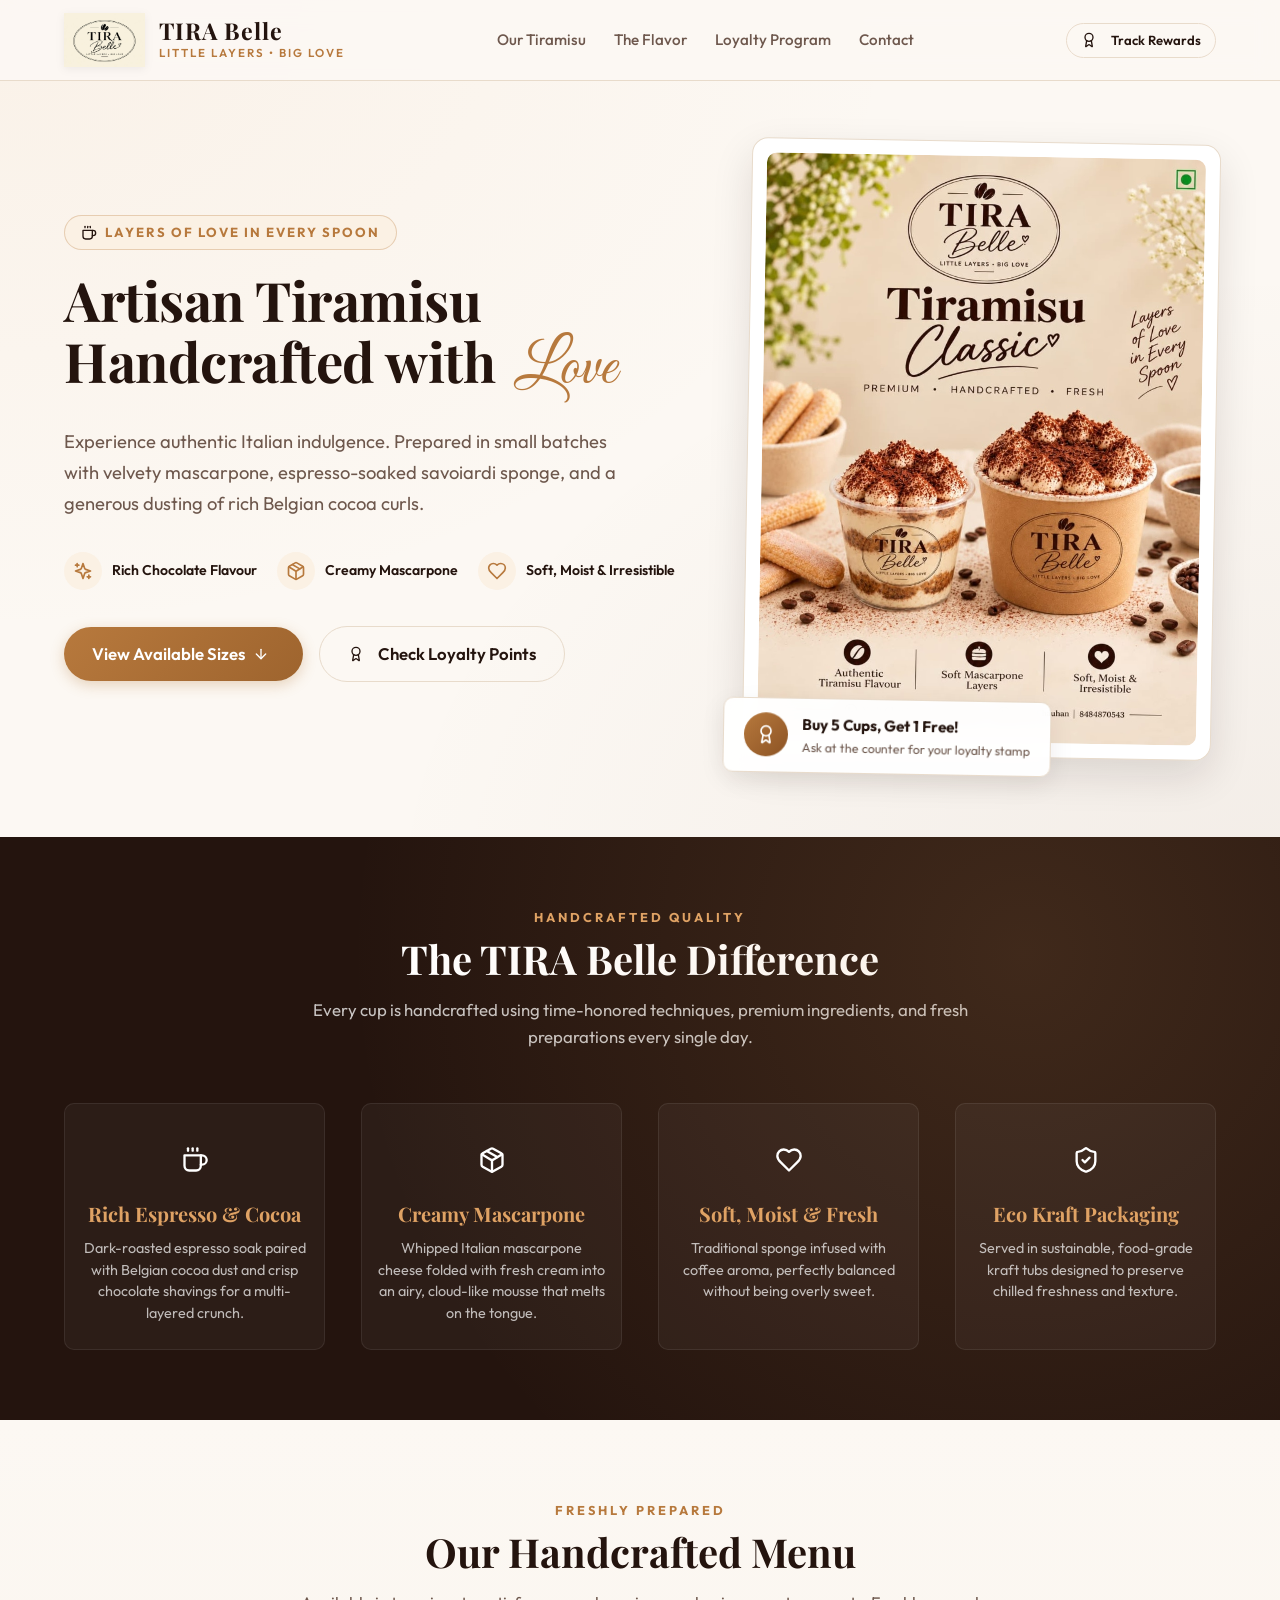
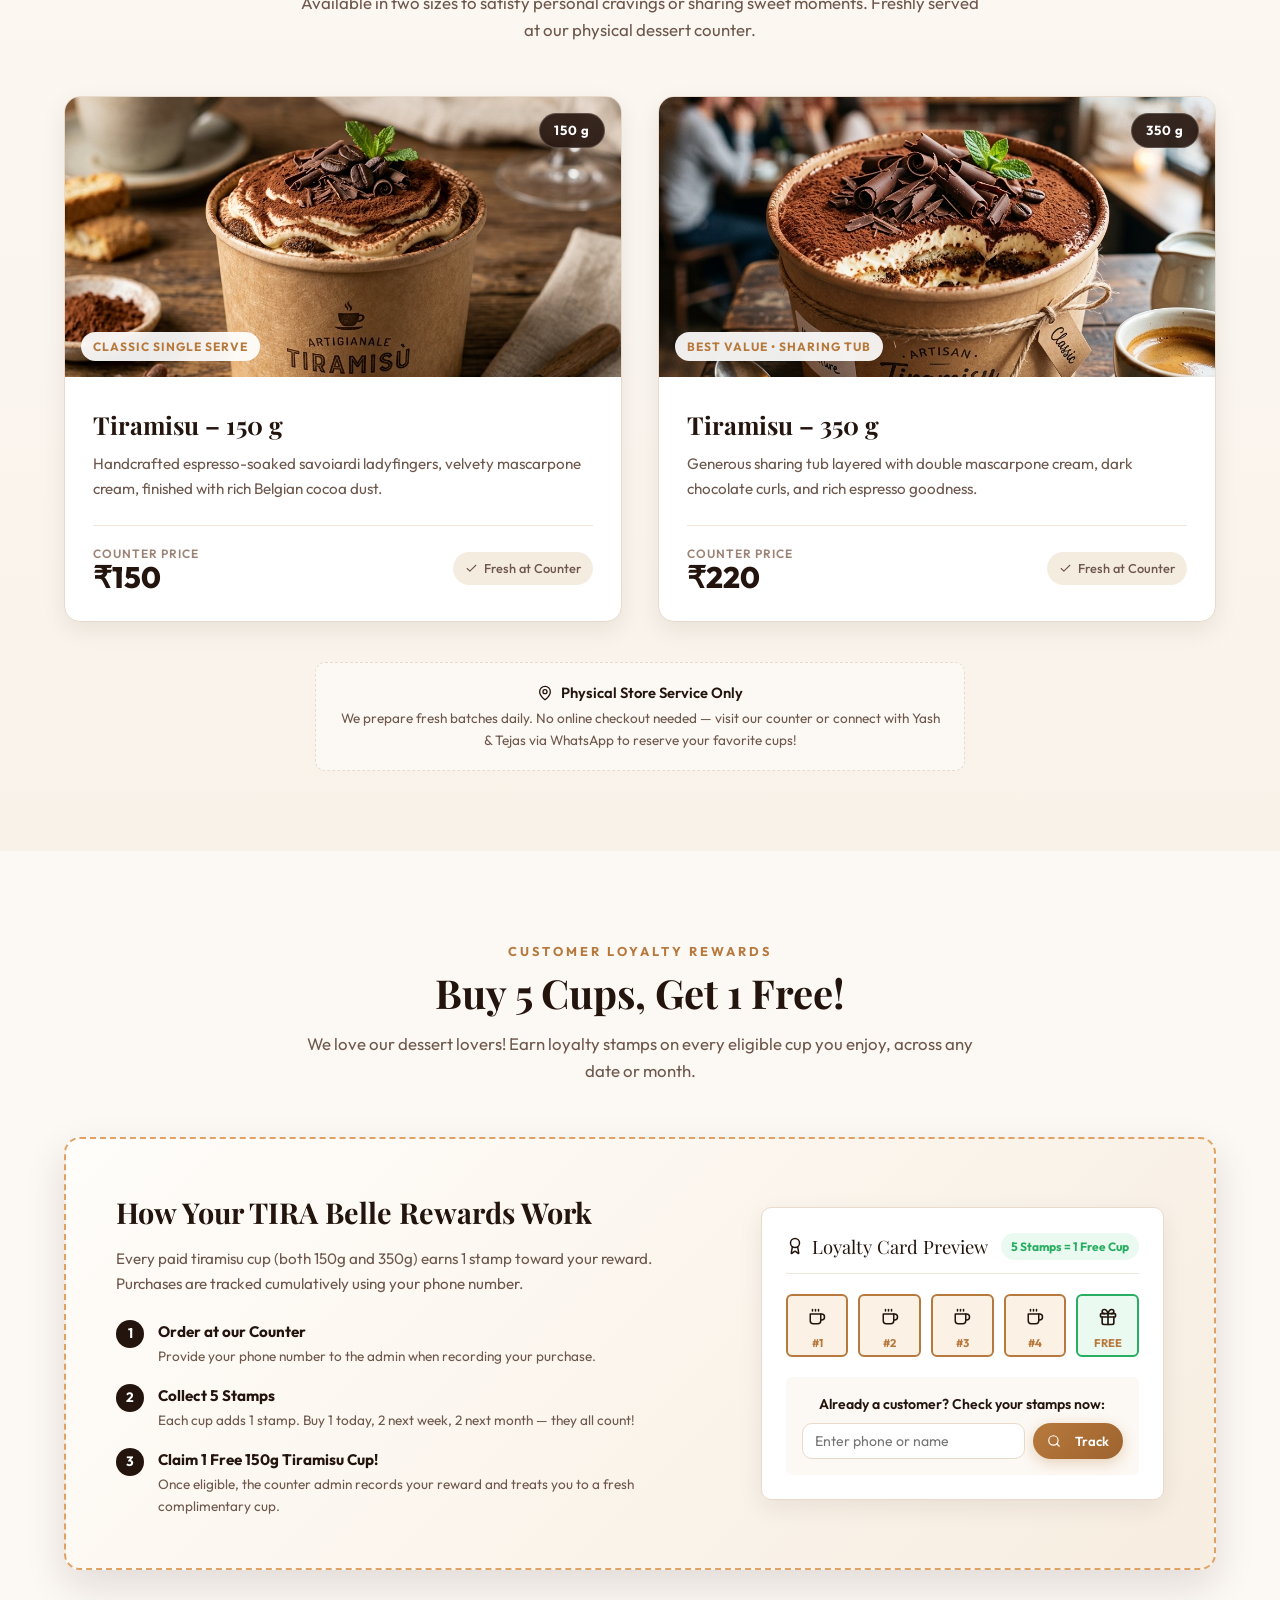
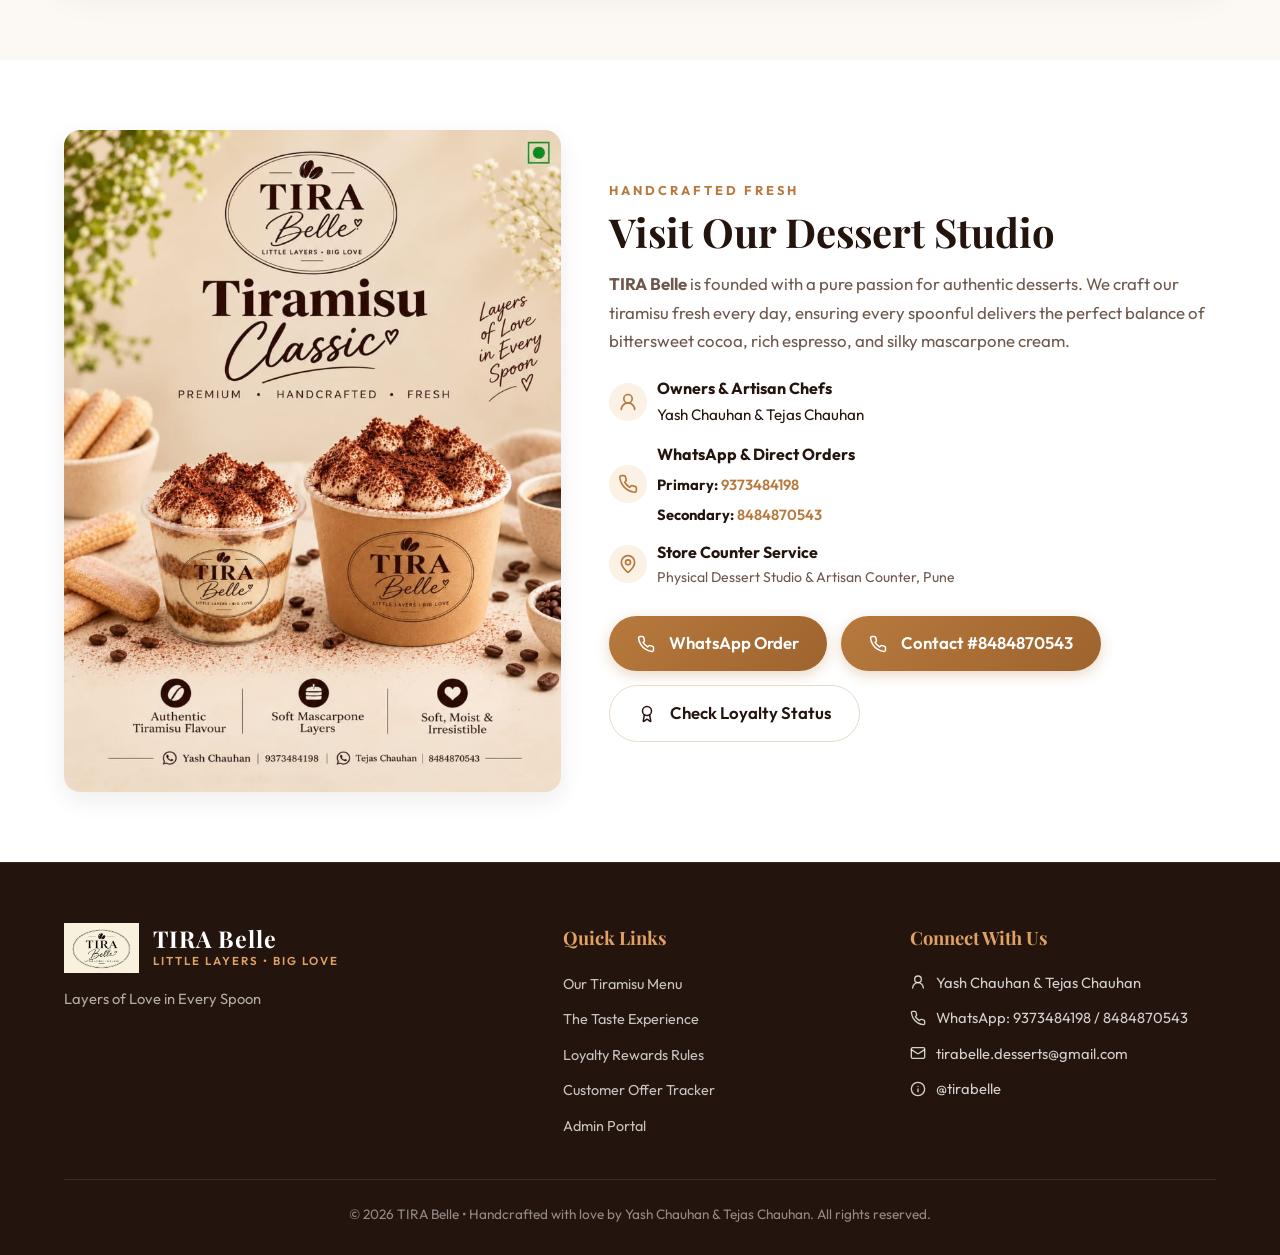
==== commit 936392d7: "feat: centralize business info and logo management across entire system" ====
--- a/index.html
+++ b/index.html
@@ -134,10 +134,10 @@
     <header class="navbar">
         <div class="container navbar-container">
             <a href="index.html" class="nav-brand">
-                <img src="assets/tira-belle-logo.png" alt="TIRA Belle Logo" class="nav-logo-img">
+                <img src="assets/tira-belle-logo.png" alt="TIRA Belle Logo" class="nav-logo-img" data-brand="logo">
                 <div class="nav-brand-text">
-                    <span class="brand-title">TIRA Belle</span>
-                    <span class="brand-subtitle">Little Layers • Big Love</span>
+                    <span class="brand-title" data-brand="name">TIRA Belle</span>
+                    <span class="brand-subtitle" data-brand="tagline">Little Layers • Big Love</span>
                 </div>
             </a>
 
@@ -171,7 +171,7 @@
             <div class="hero-content">
                 <div class="hero-tagline-wrapper">
                     <i data-lucide="coffee" data-size="16"></i>
-                    <span class="hero-tagline-text">Layers of Love in Every Spoon</span>
+                    <span class="hero-tagline-text" data-brand="slogan">Layers of Love in Every Spoon</span>
                 </div>
 
                 <h1 class="hero-title">
@@ -380,21 +380,21 @@
                 <span class="section-pretitle">Handcrafted Fresh</span>
                 <h2 class="section-title">Visit Our Dessert Studio</h2>
                 <p style="color: var(--color-text-muted); font-size: 1.05rem; line-height: 1.7; margin-bottom: 20px;">
-                    TIRA Belle is founded with a pure passion for authentic desserts. We craft our tiramisu fresh every day, ensuring every spoonful delivers the perfect balance of bittersweet cocoa, rich espresso, and silky mascarpone cream.
+                    <strong data-brand="name">TIRA Belle</strong> is founded with a pure passion for authentic desserts. We craft our tiramisu fresh every day, ensuring every spoonful delivers the perfect balance of bittersweet cocoa, rich espresso, and silky mascarpone cream.
                 </p>
 
                 <div style="display: flex; flex-direction: column; gap: 14px; margin-bottom: 28px;">
                     <div class="hero-badge-item">
                         <div class="hero-badge-icon"><i data-lucide="user-round" data-size="20"></i></div>
                         <div>
-                            <div style="font-weight: 700; color: var(--color-espresso);">Owners & Artisan Chefs</div>
-                            <div style="font-size: 0.95rem; color: var(--color-espresso); margin-top: 2px;">Yash Chauhan &amp; Tejas Chauhan</div>
+                            <div style="font-weight: 700; color: var(--color-espresso);">Owners &amp; Artisan Chefs</div>
+                            <div style="font-size: 0.95rem; color: var(--color-espresso); margin-top: 2px;" data-brand="owner">Yash Chauhan &amp; Tejas Chauhan</div>
                         </div>
                     </div>
                     <div class="hero-badge-item">
                         <div class="hero-badge-icon"><i data-lucide="phone" data-size="20"></i></div>
-                        <div style="display: flex; flex-direction: column; gap: 6px;">
-                            <div style="font-weight: 700; color: var(--color-espresso);">WhatsApp & Direct Orders</div>
+                        <div style="display: flex; flex-direction: column; gap: 6px;" id="publicStorefrontContactLinks">
+                            <div style="font-weight: 700; color: var(--color-espresso);">WhatsApp &amp; Direct Orders</div>
                             <div style="font-size: 0.92rem; color: var(--color-text-main);">
                                 <strong>Yash Chauhan:</strong> <a href="https://wa.me/919373484198?text=Hello%20Yash!%20I%20would%20like%20to%20order%20TIRA%20Belle%20tiramisu" target="_blank" style="color: var(--color-caramel); font-weight: 600;">9373484198</a>
                             </div>
@@ -407,12 +407,12 @@
                         <div class="hero-badge-icon"><i data-lucide="map-pin" data-size="20"></i></div>
                         <div>
                             <div style="font-weight: 700; color: var(--color-espresso);">Store Counter Service</div>
-                            <div style="font-size: 0.88rem; color: var(--color-text-muted);">Physical counter billing & loyalty tracking</div>
-                        </div>
-                    </div>
-                </div>
-
-                <div style="display: flex; gap: 14px; flex-wrap: wrap;">
+                            <div style="font-size: 0.88rem; color: var(--color-text-muted);" data-brand="address">Physical Dessert Studio &amp; Artisan Counter, Pune</div>
+                        </div>
+                    </div>
+                </div>
+
+                <div style="display: flex; gap: 14px; flex-wrap: wrap;" id="publicStorefrontActionButtons">
                     <a href="https://wa.me/919373484198?text=Hello%20Yash!%20I%20would%20like%20to%20order%20TIRA%20Belle%20tiramisu" target="_blank" class="btn btn-caramel btn-lg">
                         <i data-lucide="phone" data-size="18"></i>
                         <span>WhatsApp Yash</span>
@@ -437,13 +437,13 @@
                 
                 <div>
                     <div class="nav-brand" style="margin-bottom: 12px;">
-                        <img src="assets/tira-belle-logo.png" alt="TIRA Belle" style="height: 50px; filter: brightness(0) invert(1);">
+                        <img src="assets/tira-belle-logo.png" alt="TIRA Belle" style="height: 50px; object-fit: contain;" data-brand="logo-footer">
                         <div class="nav-brand-text">
-                            <span class="brand-title" style="color: #fff;">TIRA Belle</span>
-                            <span class="brand-subtitle" style="color: var(--color-caramel-light);">Little Layers • Big Love</span>
-                        </div>
-                    </div>
-                    <p class="footer-brand-desc">
+                            <span class="brand-title" style="color: #fff;" data-brand="name">TIRA Belle</span>
+                            <span class="brand-subtitle" style="color: var(--color-caramel-light);" data-brand="tagline">Little Layers • Big Love</span>
+                        </div>
+                    </div>
+                    <p class="footer-brand-desc" data-brand="slogan">
                         Handcrafted gourmet Italian tiramisu in 150g and 350g kraft tubs. Layers of love in every spoon.
                     </p>
                 </div>
@@ -463,22 +463,26 @@
                     <h4 class="footer-heading">Connect With Us</h4>
                     <div class="footer-contact-item">
                         <i data-lucide="user-round" data-size="16"></i>
-                        <span>Yash Chauhan: 9373484198</span>
+                        <span data-brand="owner">Yash Chauhan &amp; Tejas Chauhan</span>
                     </div>
                     <div class="footer-contact-item">
-                        <i data-lucide="user-round" data-size="16"></i>
-                        <span>Tejas Chauhan: 8484870543</span>
-                    </div>
-                    <div class="footer-contact-item">
-                        <i data-lucide="coffee" data-size="16"></i>
-                        <span>Fresh Batches Daily</span>
+                        <i data-lucide="phone" data-size="16"></i>
+                        <span data-brand="contact-phones">WhatsApp: 9373484198 / 8484870543</span>
+                    </div>
+                    <div class="footer-contact-item" id="footerEmailRow">
+                        <i data-lucide="mail" data-size="16"></i>
+                        <span data-brand="email">tirabelle.desserts@gmail.com</span>
+                    </div>
+                    <div class="footer-contact-item" id="footerInstaRow">
+                        <i data-lucide="instagram" data-size="16"></i>
+                        <span data-brand="instagram">@tirabelle</span>
                     </div>
                 </div>
 
             </div>
 
             <div class="footer-bottom">
-                <p>© 2026 TIRA Belle • Handcrafted with love by Yash Chauhan &amp; Tejas Chauhan. All rights reserved.</p>
+                <p data-brand="copyright">© 2026 TIRA Belle • Handcrafted with love by Yash Chauhan &amp; Tejas Chauhan. All rights reserved.</p>
             </div>
         </div>
     </footer>
--- a/css/style.css
+++ b/css/style.css
@@ -1947,6 +1947,102 @@
     color: #d68910;
 }
 
+/* Customer Filter Bar & Filter Chips */
+.customer-filter-bar {
+    display: flex;
+    flex-wrap: wrap;
+    align-items: center;
+    gap: 8px;
+    padding: 14px 20px;
+    background: var(--color-bg);
+    border-radius: var(--radius-md);
+    border: 1px solid var(--color-border);
+    margin-bottom: 20px;
+}
+
+.customer-filter-label {
+    font-size: 0.8rem;
+    font-weight: 700;
+    text-transform: uppercase;
+    letter-spacing: 0.5px;
+    color: var(--color-text-muted);
+    display: flex;
+    align-items: center;
+    gap: 6px;
+    margin-right: 6px;
+}
+
+.filter-chip-group {
+    display: flex;
+    flex-wrap: wrap;
+    align-items: center;
+    gap: 6px;
+}
+
+.filter-chip {
+    display: inline-flex;
+    align-items: center;
+    gap: 6px;
+    padding: 6px 14px;
+    border-radius: var(--radius-pill);
+    border: 1px solid var(--color-border);
+    background: #fff;
+    color: var(--color-text-main);
+    font-size: 0.82rem;
+    font-weight: 600;
+    cursor: pointer;
+    transition: all 0.2s ease;
+    user-select: none;
+}
+
+.filter-chip:hover {
+    border-color: var(--color-caramel);
+    background: var(--color-caramel-subtle);
+    color: var(--color-espresso);
+}
+
+.filter-chip.active {
+    background: var(--color-espresso);
+    color: #fff;
+    border-color: var(--color-espresso);
+    box-shadow: 0 2px 6px rgba(36, 20, 14, 0.25);
+}
+
+.filter-chip.active .chip-badge {
+    background: rgba(255, 255, 255, 0.25);
+    color: #fff;
+}
+
+.filter-chip .chip-badge {
+    display: inline-flex;
+    align-items: center;
+    justify-content: center;
+    background: var(--color-bg-alt);
+    color: var(--color-text-muted);
+    font-size: 0.72rem;
+    padding: 1px 7px;
+    border-radius: var(--radius-pill);
+    margin-left: 2px;
+}
+
+.filter-chip-reset {
+    font-size: 0.8rem;
+    color: var(--color-caramel);
+    background: none;
+    border: none;
+    cursor: pointer;
+    text-decoration: underline;
+    margin-left: 8px;
+    padding: 4px 8px;
+    display: inline-flex;
+    align-items: center;
+    gap: 4px;
+}
+
+.filter-chip-reset:hover {
+    color: var(--color-espresso);
+}
+
 /* Printable Standee View */
 .standee-preview {
     max-width: 480px;
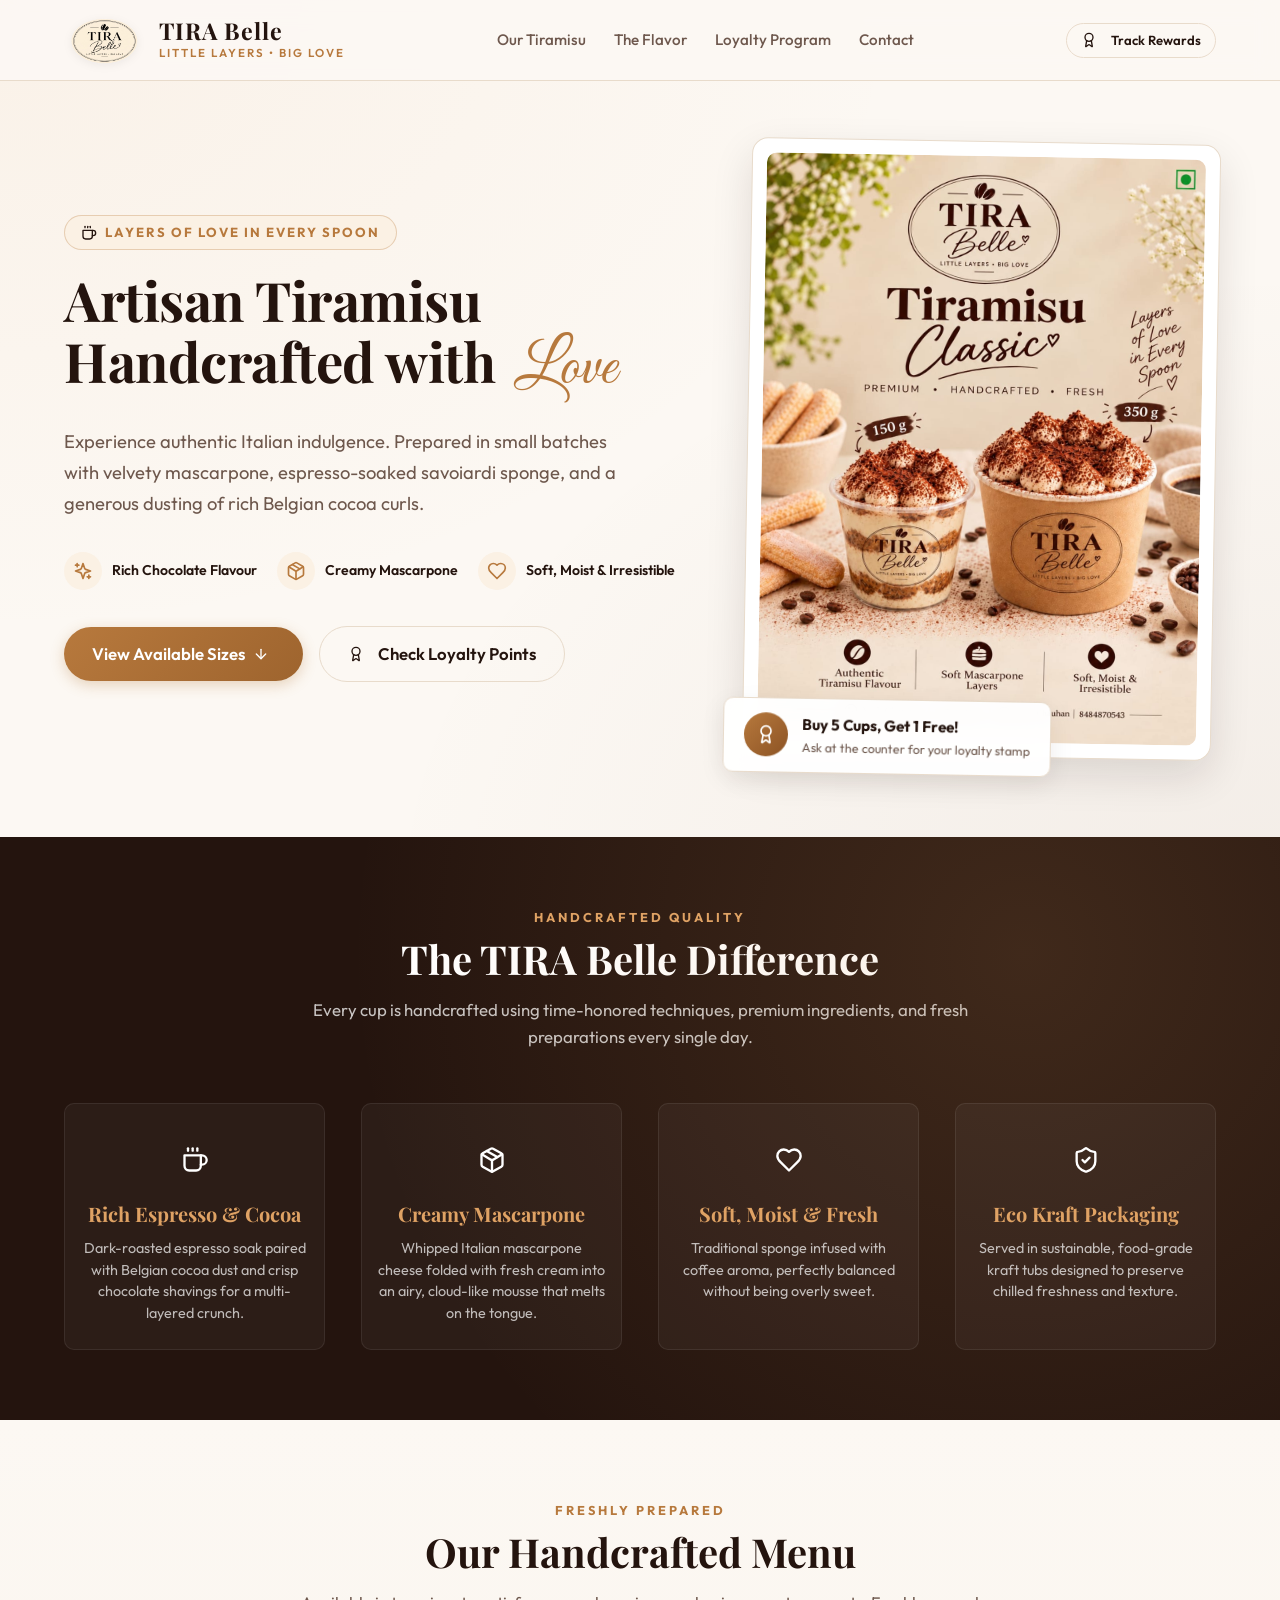
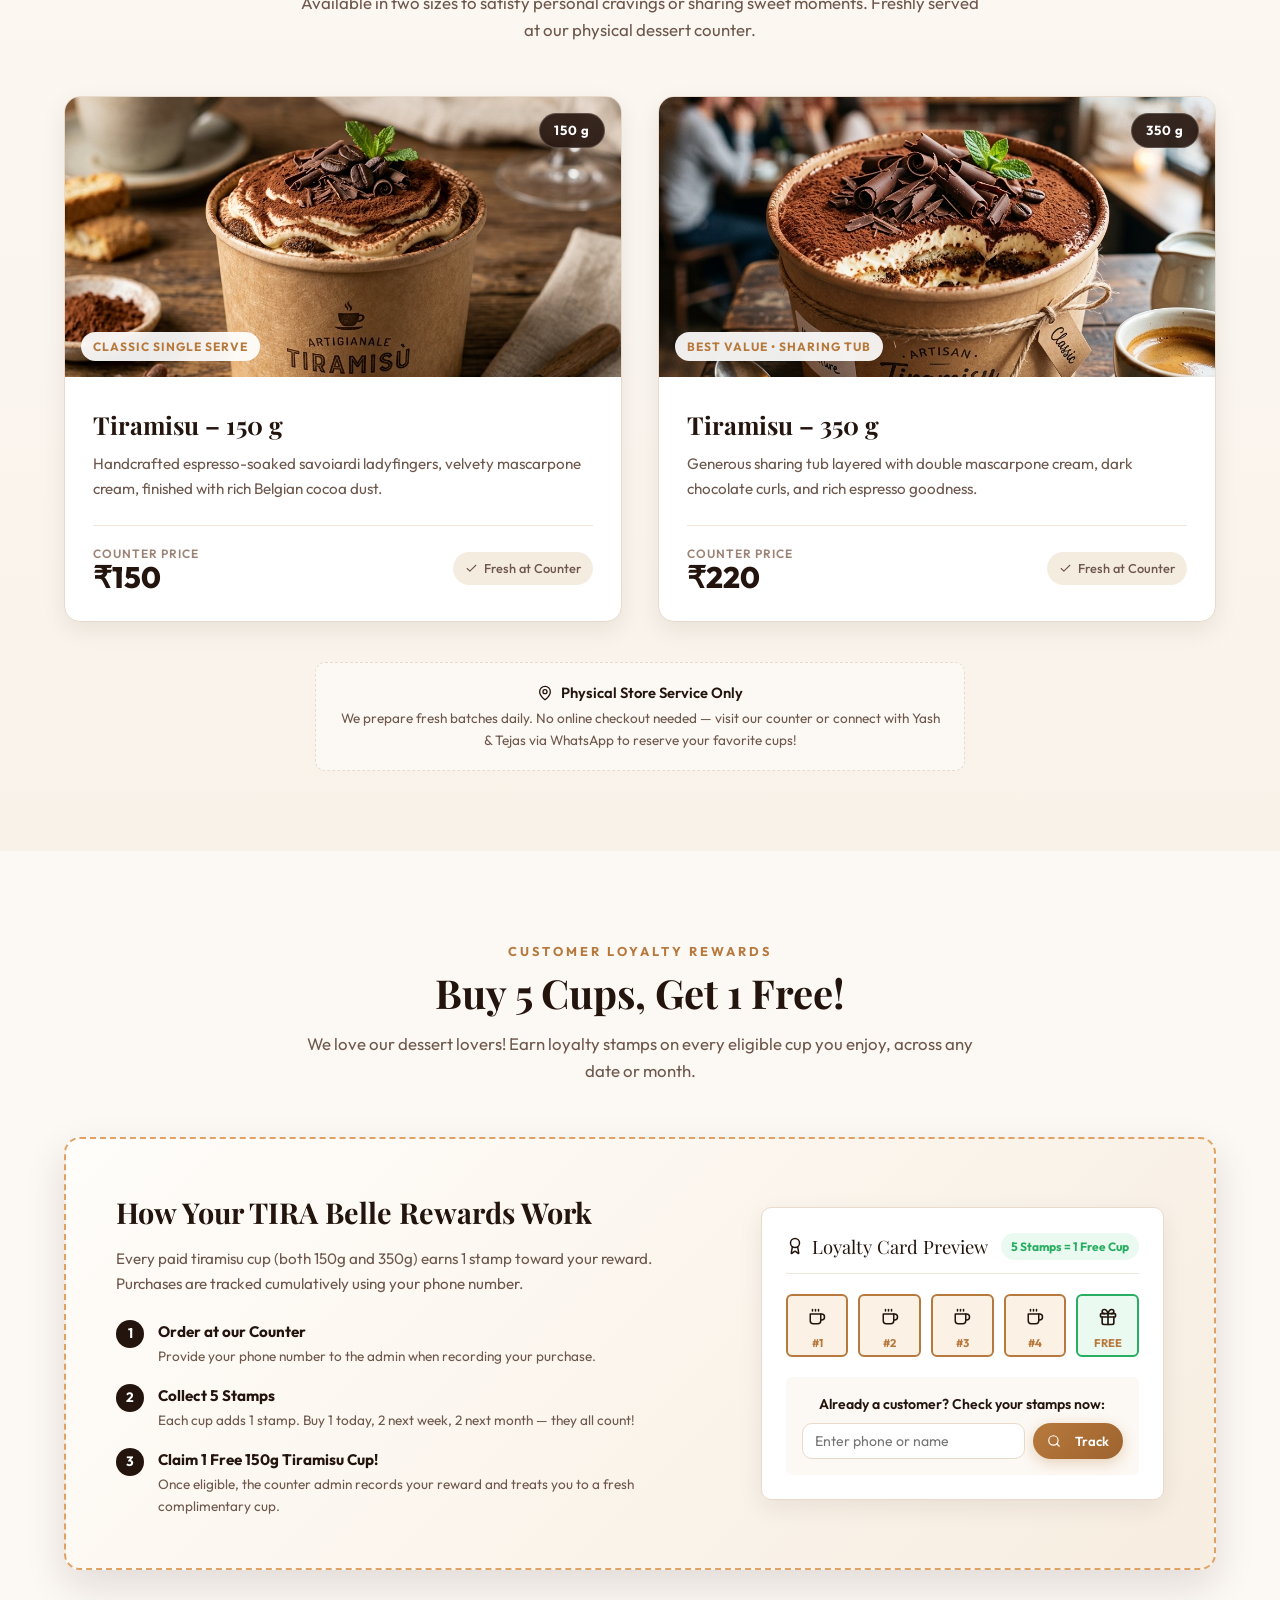
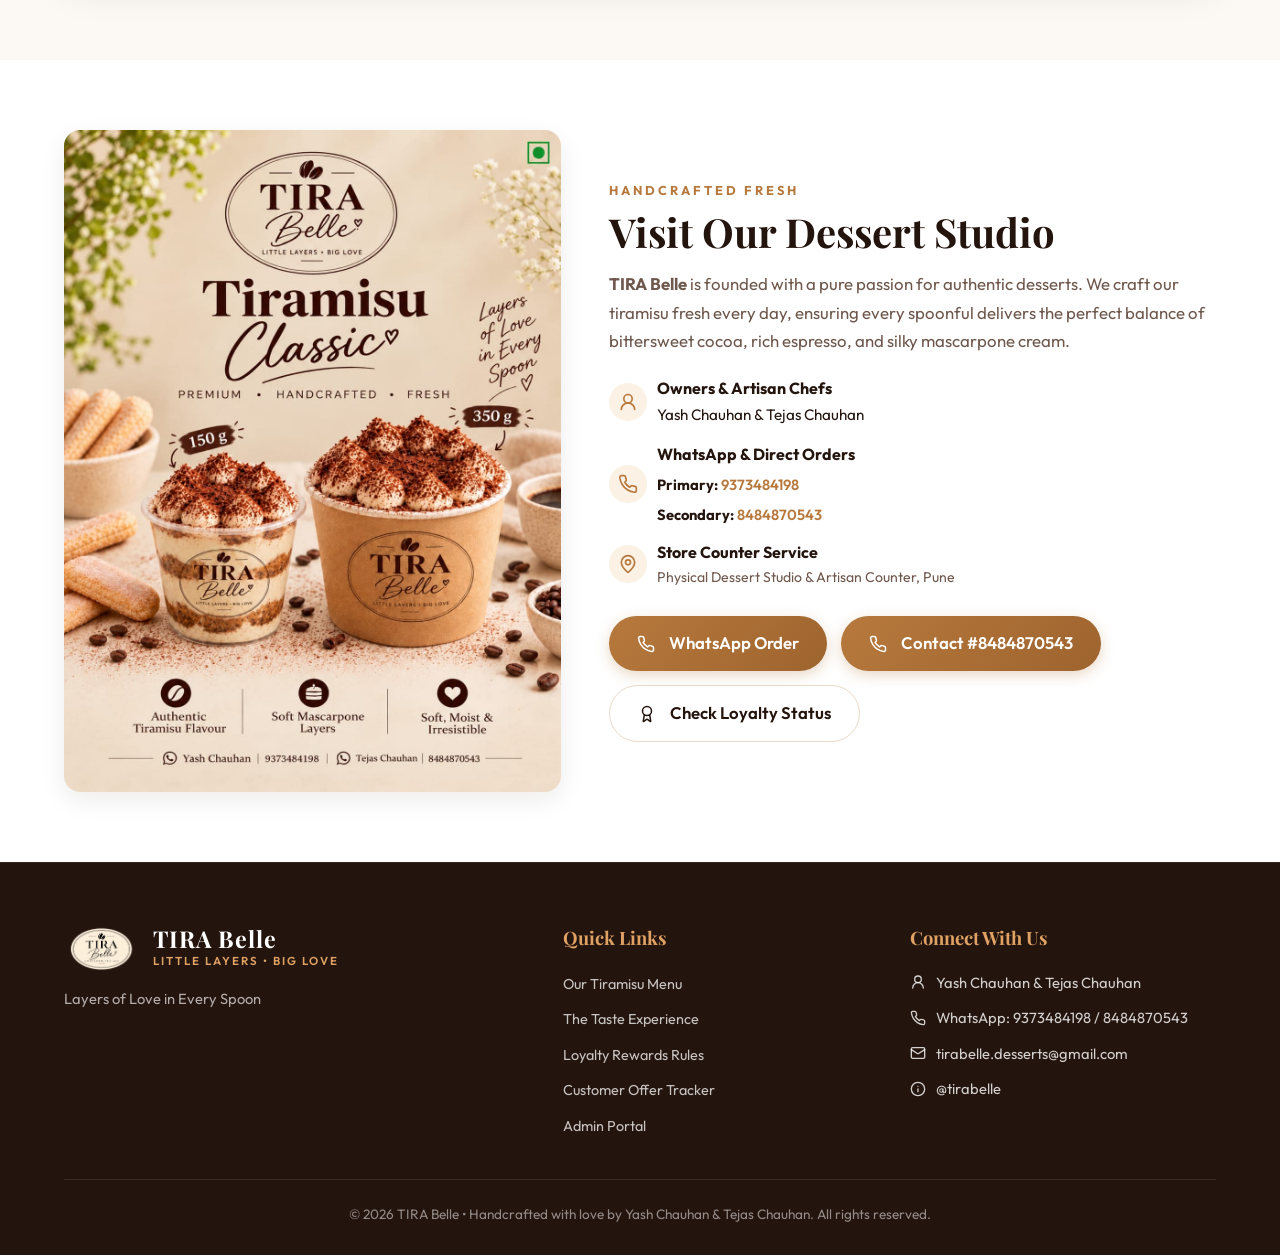
==== commit 619b5561: "feat: implement unified customizable pop-ups, modals, alerts, and toast system matching TIRA Belle U" ====
--- a/index.html
+++ b/index.html
@@ -488,9 +488,10 @@
     </footer>
 
     <!-- Scripts -->
-    <script src="js/icons.js"></script>
-    <script src="js/pwa.js"></script>
-    <script src="js/db.js"></script>
-    <script src="js/app.js"></script>
+    <script src="js/icons.js?v=5"></script>
+    <script src="js/pwa.js?v=5"></script>
+    <script src="js/alerts.js?v=5"></script>
+    <script src="js/db.js?v=5"></script>
+    <script src="js/app.js?v=5"></script>
 </body>
 </html>
--- a/css/style.css
+++ b/css/style.css
@@ -2413,3 +2413,374 @@
     }
 }
 
+/* ==========================================================================
+   TIRA Belle - Unified Customizable Pop-ups, Modals & Toast Alerts
+   ========================================================================== */
+
+/* Modal Pop-up Overlay */
+.tira-popup-overlay {
+    position: fixed;
+    top: 0;
+    left: 0;
+    right: 0;
+    bottom: 0;
+    z-index: 10000;
+    background: rgba(36, 20, 14, 0.72);
+    backdrop-filter: blur(8px);
+    -webkit-backdrop-filter: blur(8px);
+    display: flex;
+    align-items: center;
+    justify-content: center;
+    padding: 20px;
+    opacity: 1;
+    transition: opacity 0.22s ease-out;
+    animation: tiraFadeIn 0.22s ease-out forwards;
+}
+
+.tira-popup-overlay.tira-popup-closing {
+    opacity: 0;
+    pointer-events: none;
+}
+
+@keyframes tiraFadeIn {
+    from { opacity: 0; }
+    to { opacity: 1; }
+}
+
+/* Modal Pop-up Card */
+.tira-popup-card {
+    background: #fffdfa;
+    border: 1.5px solid rgba(183, 121, 61, 0.28);
+    border-radius: 22px;
+    box-shadow: 0 25px 60px -12px rgba(36, 20, 14, 0.4), 0 0 0 1px rgba(255, 255, 255, 0.6) inset;
+    width: 100%;
+    max-width: 460px;
+    padding: 32px 28px 26px;
+    text-align: center;
+    position: relative;
+    overflow: hidden;
+    transform: scale(1) translateY(0);
+    animation: tiraPopIn 0.3s cubic-bezier(0.16, 1, 0.3, 1) forwards;
+}
+
+.tira-popup-closing .tira-popup-card {
+    transform: scale(0.94) translateY(10px);
+    opacity: 0;
+    transition: all 0.2s ease-in;
+}
+
+@keyframes tiraPopIn {
+    from {
+        transform: scale(0.88) translateY(20px);
+        opacity: 0;
+    }
+    to {
+        transform: scale(1) translateY(0);
+        opacity: 1;
+    }
+}
+
+/* Decorative Top Accent Stripe */
+.tira-popup-card::before {
+    content: '';
+    position: absolute;
+    top: 0;
+    left: 0;
+    right: 0;
+    height: 5px;
+    background: linear-gradient(90deg, var(--color-caramel), #d4ac0d, var(--color-caramel));
+}
+
+.tira-popup-danger::before {
+    background: linear-gradient(90deg, #e74c3c, #c0392b, #e74c3c);
+}
+
+.tira-popup-success::before {
+    background: linear-gradient(90deg, #27ae60, #2ecc71, #27ae60);
+}
+
+.tira-popup-warning::before {
+    background: linear-gradient(90deg, #f39c12, #f1c40f, #e67e22);
+}
+
+.tira-popup-info::before {
+    background: linear-gradient(90deg, var(--color-caramel), #8b572a, var(--color-caramel));
+}
+
+/* Icon Badges */
+.tira-popup-badge {
+    width: 68px;
+    height: 68px;
+    border-radius: 50%;
+    margin: 0 auto 18px;
+    display: flex;
+    align-items: center;
+    justify-content: center;
+    position: relative;
+    box-shadow: 0 8px 24px rgba(0, 0, 0, 0.08);
+}
+
+.tira-badge-warning {
+    background: #fef9e7;
+    color: #d4ac0d;
+    border: 2px solid rgba(212, 172, 13, 0.35);
+}
+
+.tira-badge-danger {
+    background: #fdedec;
+    color: #e74c3c;
+    border: 2px solid rgba(231, 76, 60, 0.35);
+}
+
+.tira-badge-success {
+    background: #eafaf1;
+    color: #27ae60;
+    border: 2px solid rgba(39, 174, 96, 0.35);
+}
+
+.tira-badge-info {
+    background: #f8f4ee;
+    color: var(--color-caramel);
+    border: 2px solid rgba(183, 121, 61, 0.35);
+}
+
+/* Typography */
+.tira-popup-title {
+    font-family: var(--font-heading);
+    font-size: 1.55rem;
+    color: var(--color-espresso);
+    margin-bottom: 10px;
+    line-height: 1.25;
+}
+
+.tira-popup-msg {
+    font-size: 0.96rem;
+    color: var(--color-text-muted);
+    line-height: 1.55;
+    margin-bottom: 26px;
+    padding: 0 8px;
+}
+
+/* Actions Row */
+.tira-popup-actions {
+    display: flex;
+    gap: 12px;
+    justify-content: stretch;
+}
+
+.tira-popup-actions .btn {
+    flex: 1;
+    padding: 12px 18px;
+    font-size: 0.95rem;
+    font-weight: 600;
+    border-radius: var(--radius-pill);
+    display: inline-flex;
+    align-items: center;
+    justify-content: center;
+    cursor: pointer;
+    transition: var(--transition-fast);
+}
+
+.btn-danger {
+    background: linear-gradient(135deg, #e74c3c, #c0392b);
+    color: #fff;
+    border: none;
+    box-shadow: 0 4px 14px rgba(231, 76, 60, 0.35);
+}
+
+.btn-danger:hover {
+    background: linear-gradient(135deg, #c0392b, #962d22);
+    box-shadow: 0 6px 18px rgba(231, 76, 60, 0.45);
+    transform: translateY(-1px);
+}
+
+/* ==========================================================================
+   TIRA Belle - Modern Rich Toasts System
+   ========================================================================== */
+.tira-toast-container {
+    position: fixed;
+    top: 24px;
+    right: 24px;
+    z-index: 10001;
+    display: flex;
+    flex-direction: column;
+    gap: 12px;
+    max-width: 400px;
+    width: calc(100% - 48px);
+    pointer-events: none;
+}
+
+.tira-toast-card {
+    pointer-events: auto;
+    background: #ffffff;
+    border-radius: 16px;
+    border: 1px solid rgba(183, 121, 61, 0.22);
+    box-shadow: 0 16px 40px -10px rgba(36, 20, 14, 0.2), 0 0 0 1px rgba(255, 255, 255, 0.9) inset;
+    display: flex;
+    align-items: flex-start;
+    gap: 14px;
+    padding: 14px 16px;
+    position: relative;
+    overflow: hidden;
+    animation: toastSlideIn 0.35s cubic-bezier(0.16, 1, 0.3, 1) forwards;
+    transition: all 0.25s ease;
+}
+
+.tira-toast-card:hover {
+    transform: translateY(-2px);
+    box-shadow: 0 20px 48px -10px rgba(36, 20, 14, 0.28);
+}
+
+.tira-toast-closing {
+    opacity: 0;
+    transform: translateX(100%) scale(0.95);
+    transition: all 0.25s ease-in;
+}
+
+@keyframes toastSlideIn {
+    from {
+        opacity: 0;
+        transform: translateX(60px) scale(0.92);
+    }
+    to {
+        opacity: 1;
+        transform: translateX(0) scale(1);
+    }
+}
+
+.tira-toast-icon-wrap {
+    width: 36px;
+    height: 36px;
+    border-radius: 10px;
+    flex-shrink: 0;
+    display: flex;
+    align-items: center;
+    justify-content: center;
+    margin-top: 2px;
+}
+
+.tira-toast-icon-wrap svg {
+    width: 20px;
+    height: 20px;
+}
+
+.tira-toast-success .tira-toast-icon-wrap {
+    background: #eafaf1;
+    color: #27ae60;
+}
+
+.tira-toast-error .tira-toast-icon-wrap {
+    background: #fdedec;
+    color: #e74c3c;
+}
+
+.tira-toast-warning .tira-toast-icon-wrap {
+    background: #fef9e7;
+    color: #d4ac0d;
+}
+
+.tira-toast-info .tira-toast-icon-wrap {
+    background: #f8f4ee;
+    color: var(--color-caramel);
+}
+
+.tira-toast-content {
+    flex-grow: 1;
+    min-width: 0;
+}
+
+.tira-toast-title {
+    font-weight: 700;
+    font-size: 0.92rem;
+    color: var(--color-espresso);
+    margin-bottom: 2px;
+}
+
+.tira-toast-msg {
+    font-size: 0.88rem;
+    color: var(--color-text-muted);
+    line-height: 1.4;
+    word-break: break-word;
+}
+
+.tira-toast-action-btn {
+    background: transparent;
+    border: 1px solid var(--color-caramel);
+    color: var(--color-caramel);
+    padding: 4px 10px;
+    border-radius: 6px;
+    font-size: 0.8rem;
+    font-weight: 600;
+    cursor: pointer;
+    flex-shrink: 0;
+    align-self: center;
+    transition: var(--transition-fast);
+}
+
+.tira-toast-action-btn:hover {
+    background: var(--color-caramel);
+    color: #fff;
+}
+
+.tira-toast-close-btn {
+    background: transparent;
+    border: none;
+    color: var(--color-text-light);
+    font-size: 1.3rem;
+    line-height: 1;
+    cursor: pointer;
+    padding: 0 4px;
+    flex-shrink: 0;
+    opacity: 0.7;
+    transition: var(--transition-fast);
+}
+
+.tira-toast-close-btn:hover {
+    opacity: 1;
+    color: var(--color-espresso);
+}
+
+/* Toast Progress Bar */
+.tira-toast-progress {
+    position: absolute;
+    bottom: 0;
+    left: 0;
+    right: 0;
+    height: 3px;
+    background: rgba(0, 0, 0, 0.05);
+}
+
+.tira-toast-progress-bar {
+    height: 100%;
+    width: 100%;
+    background: var(--color-caramel);
+}
+
+.tira-toast-success .tira-toast-progress-bar {
+    background: #27ae60;
+}
+
+.tira-toast-error .tira-toast-progress-bar {
+    background: #e74c3c;
+}
+
+.tira-toast-warning .tira-toast-progress-bar {
+    background: #d4ac0d;
+}
+
+@media (max-width: 600px) {
+    .tira-toast-container {
+        top: auto;
+        bottom: 20px;
+        right: 16px;
+        left: 16px;
+        width: auto;
+    }
+    .tira-popup-card {
+        padding: 24px 20px 20px;
+    }
+    .tira-popup-actions {
+        flex-direction: column-reverse;
+    }
+}
+
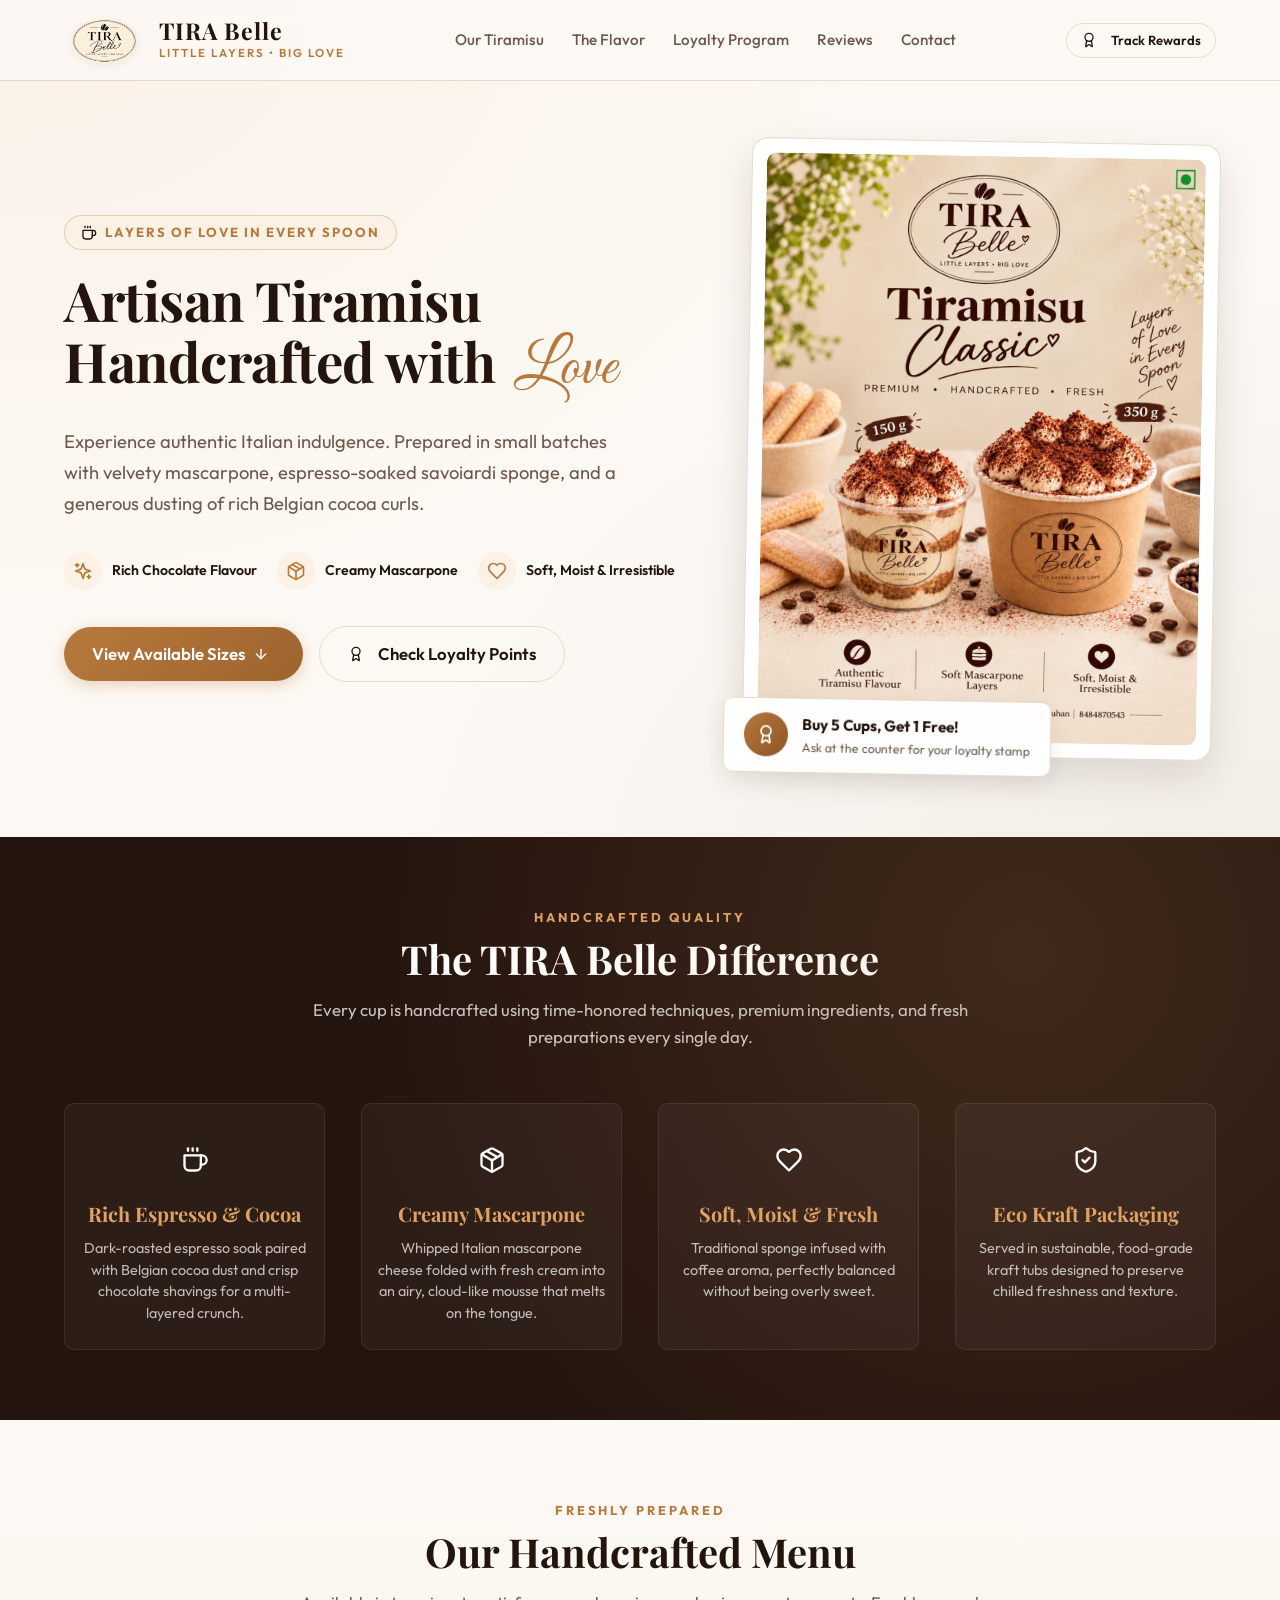
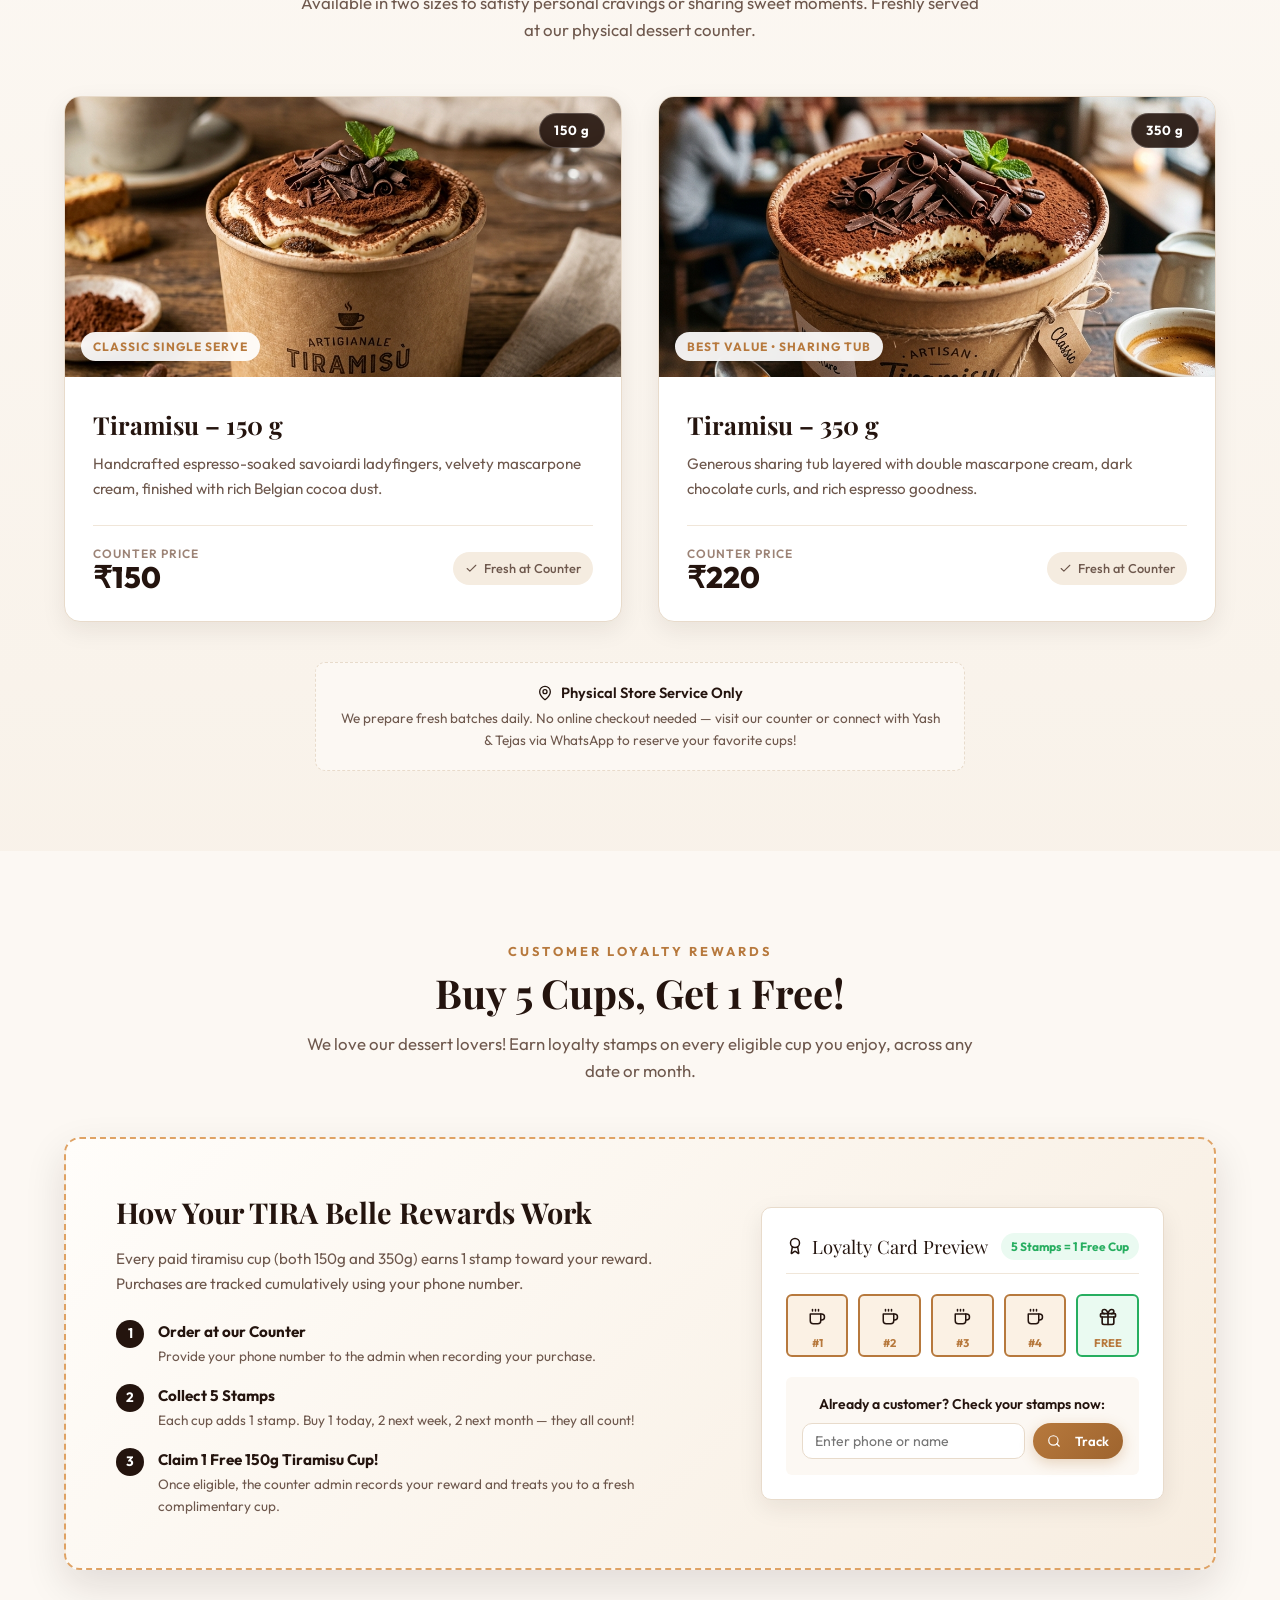
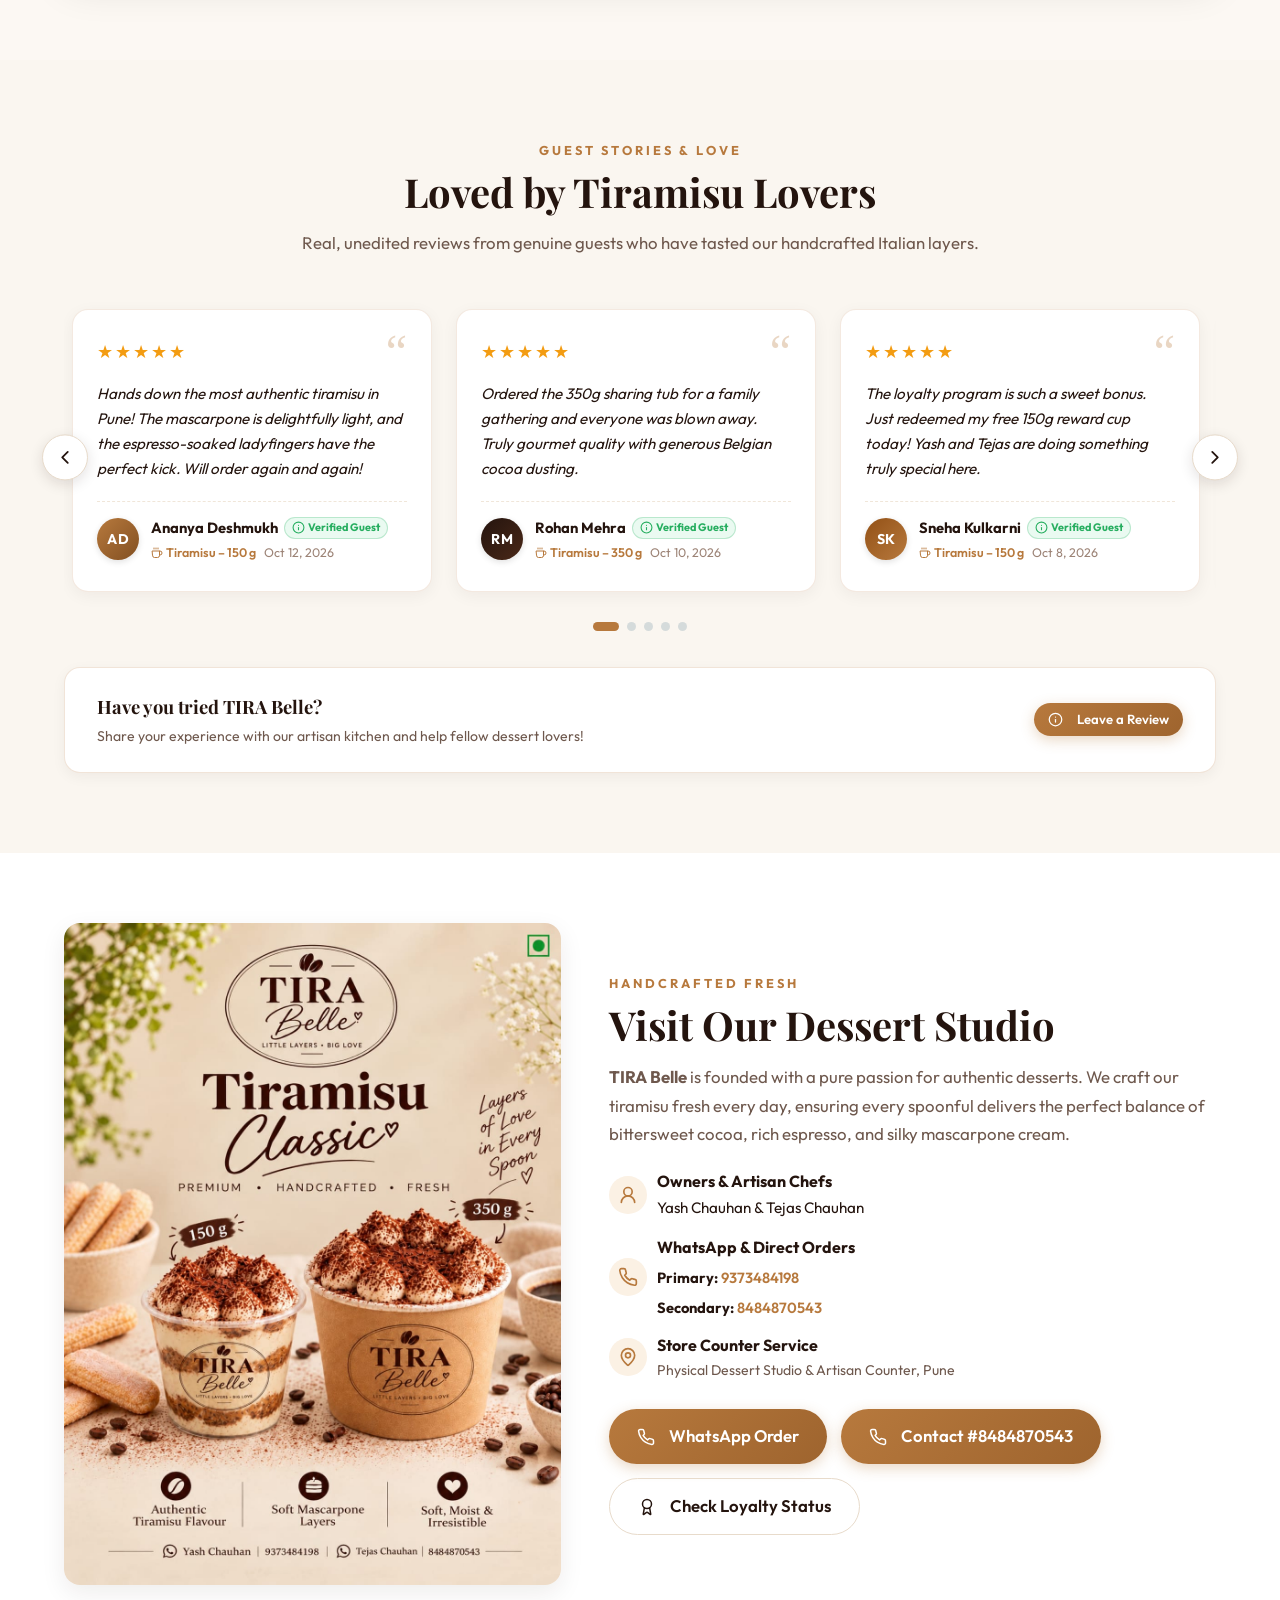
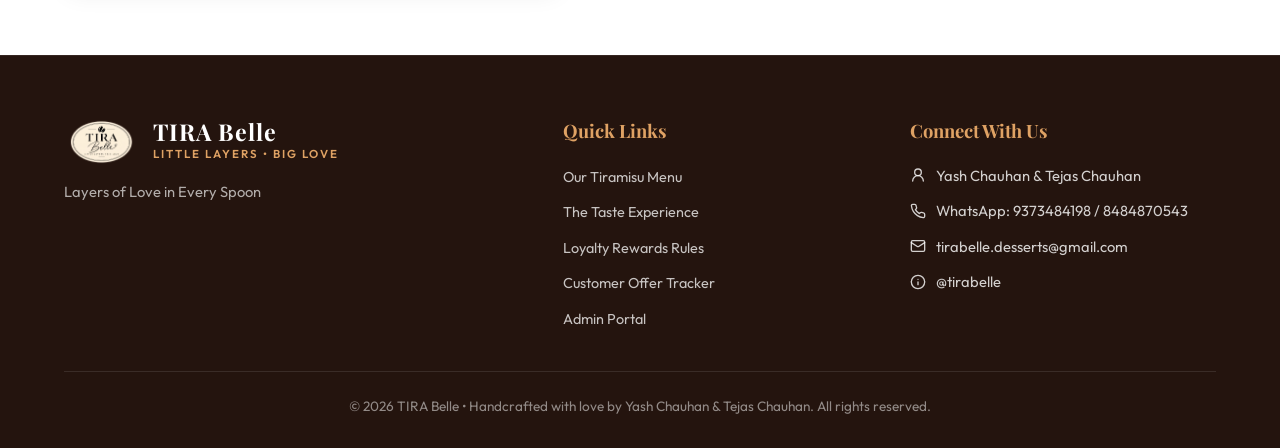
==== commit b16ac64a: "feat: add customer review feature on tracker, homepage scrolling carousel, and admin review manageme" ====
--- a/index.html
+++ b/index.html
@@ -145,6 +145,7 @@
                 <li><a href="#menu" class="nav-link">Our Tiramisu</a></li>
                 <li><a href="#experience" class="nav-link">The Flavor</a></li>
                 <li><a href="#loyalty" class="nav-link">Loyalty Program</a></li>
+                <li><a href="#reviews" class="nav-link">Reviews</a></li>
                 <li><a href="#contact" class="nav-link">Contact</a></li>
             </ul>
 
@@ -367,6 +368,49 @@
                 </div>
             </div>
 
+        </div>
+    </section>
+
+    <!-- Customer Reviews Horizontal Carousel Section -->
+    <section class="section reviews-section" id="reviews">
+        <div class="container">
+            <div class="section-header" style="text-align: center; max-width: 680px; margin: 0 auto 36px;">
+                <span class="section-pretitle">Guest Stories &amp; Love</span>
+                <h2 class="section-title">Loved by Tiramisu Lovers</h2>
+                <p class="section-desc">
+                    Real, unedited reviews from genuine guests who have tasted our handcrafted Italian layers.
+                </p>
+            </div>
+
+            <!-- Carousel Component -->
+            <div class="reviews-carousel-container">
+                <button type="button" class="rev-arrow-btn prev" id="revBtnPrev" aria-label="Previous Reviews" title="Previous Reviews">
+                    <i data-lucide="chevron-left" data-size="22"></i>
+                </button>
+                <button type="button" class="rev-arrow-btn next" id="revBtnNext" aria-label="Next Reviews" title="Next Reviews">
+                    <i data-lucide="chevron-right" data-size="22"></i>
+                </button>
+
+                <!-- Scrollable Track -->
+                <div class="reviews-track" id="reviewsCarouselTrack">
+                    <!-- Cards populated dynamically by renderPublicReviews() in app.js -->
+                </div>
+
+                <!-- Carousel Dot Indicators -->
+                <div class="reviews-dots-row" id="reviewsCarouselDots"></div>
+            </div>
+
+            <!-- Review Action Callout Bar -->
+            <div class="reviews-callout-card">
+                <div class="reviews-callout-text">
+                    <h4>Have you tried TIRA Belle?</h4>
+                    <p>Share your experience with our artisan kitchen and help fellow dessert lovers!</p>
+                </div>
+                <a href="tracker.html#reviewSection" class="btn btn-caramel btn-sm" style="white-space: nowrap;">
+                    <i data-lucide="star" data-size="15"></i>
+                    <span>Leave a Review</span>
+                </a>
+            </div>
         </div>
     </section>
 
@@ -488,10 +532,10 @@
     </footer>
 
     <!-- Scripts -->
-    <script src="js/icons.js?v=5"></script>
-    <script src="js/pwa.js?v=5"></script>
-    <script src="js/alerts.js?v=5"></script>
-    <script src="js/db.js?v=5"></script>
-    <script src="js/app.js?v=5"></script>
+    <script src="js/icons.js?v=6"></script>
+    <script src="js/pwa.js?v=6"></script>
+    <script src="js/alerts.js?v=6"></script>
+    <script src="js/db.js?v=6"></script>
+    <script src="js/app.js?v=6"></script>
 </body>
 </html>
--- a/css/style.css
+++ b/css/style.css
@@ -1090,23 +1090,53 @@
 
 .tracker-search-box {
     display: flex;
-    gap: 10px;
-    margin-bottom: 28px;
+    align-items: center;
+    gap: 8px;
+    margin-bottom: 4px;
 }
 
 .tracker-search-input {
     flex-grow: 1;
-    padding: 14px 20px;
+    height: 42px;
+    padding: 0 16px;
     border-radius: var(--radius-pill);
     border: 1.5px solid var(--color-border);
-    font-size: 1.05rem;
+    font-size: 0.92rem;
     outline: none;
     transition: var(--transition-fast);
+    box-sizing: border-box;
 }
 
 .tracker-search-input:focus {
     border-color: var(--color-caramel);
-    box-shadow: 0 0 0 4px rgba(183, 121, 61, 0.15);
+    box-shadow: 0 0 0 3px rgba(183, 121, 61, 0.15);
+}
+
+.tracker-search-box .btn {
+    height: 42px;
+    padding: 0 16px;
+    font-size: 0.88rem;
+    font-weight: 600;
+    white-space: nowrap;
+    display: inline-flex;
+    align-items: center;
+    justify-content: center;
+    gap: 6px;
+    flex-shrink: 0;
+    box-sizing: border-box;
+}
+
+@media (max-width: 540px) {
+    .tracker-search-box {
+        flex-wrap: wrap;
+    }
+    .tracker-search-input {
+        width: 100%;
+        flex-grow: unset;
+    }
+    .tracker-search-box .btn {
+        flex: 1;
+    }
 }
 
 /* Tracker Results View */
@@ -1882,6 +1912,45 @@
     50% { transform: translateY(-4px); }
 }
 
+/* POS Action Buttons */
+.pos-checkout-actions {
+    display: flex;
+    align-items: center;
+    gap: 10px;
+    margin-top: 14px;
+}
+
+.pos-checkout-actions .btn {
+    height: 42px;
+    padding: 0 16px;
+    font-size: 0.88rem;
+    font-weight: 600;
+    white-space: nowrap;
+    display: inline-flex;
+    align-items: center;
+    justify-content: center;
+    gap: 7px;
+    box-sizing: border-box;
+}
+
+.pos-btn-clear {
+    flex: 0 0 auto;
+    min-width: 88px;
+}
+
+.pos-btn-save {
+    flex: 1;
+}
+
+@media (max-width: 480px) {
+    .pos-checkout-actions {
+        flex-direction: column;
+    }
+    .pos-checkout-actions .btn {
+        width: 100%;
+    }
+}
+
 /* Tables */
 .table-responsive {
     width: 100%;
@@ -2784,3 +2853,392 @@
     }
 }
 
+/* ==========================================================================
+   Customer Reviews & Horizontal Carousel
+   ========================================================================== */
+.reviews-section {
+    background: #faf6f0;
+    position: relative;
+    overflow: hidden;
+    padding: 80px 0;
+}
+
+.reviews-carousel-wrapper,
+.reviews-carousel-container {
+    position: relative;
+    margin: 20px 0 36px;
+}
+
+.reviews-track {
+    display: flex;
+    gap: 24px;
+    overflow-x: auto;
+    scroll-snap-type: x mandatory;
+    scroll-behavior: smooth;
+    padding: 16px 8px 24px;
+    -webkit-overflow-scrolling: touch;
+    scrollbar-width: none; /* Firefox */
+}
+
+.reviews-track::-webkit-scrollbar {
+    display: none; /* Chrome, Safari */
+}
+
+.review-card {
+    flex: 0 0 360px;
+    scroll-snap-align: center;
+    background: #fff;
+    border-radius: var(--radius-lg);
+    padding: 28px 24px;
+    border: 1.5px solid rgba(183, 121, 61, 0.16);
+    box-shadow: 0 4px 16px rgba(36, 20, 14, 0.05);
+    display: flex;
+    flex-direction: column;
+    justify-content: space-between;
+    transition: all 0.28s cubic-bezier(0.16, 1, 0.3, 1);
+    position: relative;
+    box-sizing: border-box;
+}
+
+.review-card:hover {
+    transform: translateY(-5px);
+    border-color: var(--color-caramel);
+    box-shadow: 0 12px 28px rgba(183, 121, 61, 0.14);
+}
+
+.review-card-top {
+    display: flex;
+    align-items: center;
+    justify-content: space-between;
+    margin-bottom: 14px;
+}
+
+.review-stars-wrap {
+    display: flex;
+    gap: 2px;
+}
+
+.review-stars-wrap .star-icon {
+    font-size: 1.15rem;
+    line-height: 1;
+}
+
+.review-stars-wrap .star-icon.filled {
+    color: #f39c12;
+}
+
+.review-stars-wrap .star-icon.empty {
+    color: #e0e0e0;
+}
+
+.review-quote-mark {
+    font-family: Georgia, serif;
+    font-size: 3rem;
+    line-height: 0.6;
+    color: var(--color-caramel);
+    opacity: 0.3;
+    user-select: none;
+}
+
+.review-comment-text {
+    font-size: 0.95rem;
+    line-height: 1.65;
+    color: var(--color-text-main);
+    margin-bottom: 20px;
+    flex-grow: 1;
+    font-style: italic;
+    position: relative;
+}
+
+.review-card-footer {
+    display: flex;
+    align-items: center;
+    gap: 12px;
+    border-top: 1px dashed var(--color-border-light);
+    padding-top: 14px;
+}
+
+.review-avatar {
+    width: 42px;
+    height: 42px;
+    border-radius: 50%;
+    color: #fff;
+    font-weight: 700;
+    font-size: 0.88rem;
+    display: flex;
+    align-items: center;
+    justify-content: center;
+    flex-shrink: 0;
+    letter-spacing: 0.5px;
+    box-shadow: 0 2px 6px rgba(0, 0, 0, 0.12);
+}
+
+.review-author-meta {
+    flex-grow: 1;
+    min-width: 0;
+}
+
+.review-author-name {
+    font-weight: 700;
+    font-size: 0.92rem;
+    color: var(--color-espresso);
+    display: flex;
+    align-items: center;
+    gap: 6px;
+    flex-wrap: wrap;
+}
+
+.review-verified-badge {
+    display: inline-flex;
+    align-items: center;
+    gap: 3px;
+    background: #eafaf1;
+    color: #27ae60;
+    font-size: 0.68rem;
+    font-weight: 700;
+    padding: 1px 7px;
+    border-radius: var(--radius-pill);
+    border: 1px solid rgba(39, 174, 96, 0.25);
+}
+
+.review-extra-tags {
+    display: flex;
+    align-items: center;
+    gap: 8px;
+    margin-top: 3px;
+    font-size: 0.78rem;
+    color: var(--color-text-muted);
+}
+
+.review-cup-tag {
+    display: inline-flex;
+    align-items: center;
+    gap: 3px;
+    color: var(--color-caramel);
+    font-weight: 600;
+}
+
+.review-date-tag {
+    color: var(--color-text-light);
+}
+
+/* Arrow Navigation Buttons */
+.rev-arrow-btn {
+    position: absolute;
+    top: 50%;
+    transform: translateY(-60%);
+    width: 46px;
+    height: 46px;
+    border-radius: 50%;
+    background: #fff;
+    border: 1.5px solid var(--color-border);
+    box-shadow: 0 4px 14px rgba(36, 20, 14, 0.12);
+    color: var(--color-espresso);
+    display: flex;
+    align-items: center;
+    justify-content: center;
+    cursor: pointer;
+    z-index: 10;
+    transition: all 0.2s ease;
+}
+
+.rev-arrow-btn:hover {
+    background: var(--color-caramel);
+    color: #fff;
+    border-color: var(--color-caramel);
+    transform: translateY(-60%) scale(1.06);
+    box-shadow: 0 6px 18px rgba(183, 121, 61, 0.35);
+}
+
+.rev-arrow-btn.prev {
+    left: -22px;
+}
+
+.rev-arrow-btn.next {
+    right: -22px;
+}
+
+/* Dots Indicator */
+.reviews-dots-row,
+.carousel-dots {
+    display: flex;
+    align-items: center;
+    justify-content: center;
+    gap: 8px;
+    margin-top: 6px;
+}
+
+.carousel-dot {
+    width: 9px;
+    height: 9px;
+    border-radius: 50%;
+    background: #d5dbdb;
+    border: none;
+    cursor: pointer;
+    transition: all 0.25s ease;
+    padding: 0;
+}
+
+.carousel-dot.active {
+    width: 26px;
+    border-radius: var(--radius-pill);
+    background: var(--color-caramel);
+}
+
+/* Empty State */
+.review-empty-state {
+    width: 100%;
+    text-align: center;
+    padding: 48px 20px;
+    background: #fff;
+    border-radius: var(--radius-lg);
+    border: 1.5px dashed var(--color-border);
+}
+
+/* Callout Bar */
+.reviews-callout-card {
+    background: #fff;
+    border-radius: var(--radius-lg);
+    padding: 24px 32px;
+    border: 1.5px solid rgba(183, 121, 61, 0.2);
+    box-shadow: 0 4px 14px rgba(36, 20, 14, 0.05);
+    display: flex;
+    align-items: center;
+    justify-content: space-between;
+    gap: 20px;
+    margin-top: 10px;
+}
+
+.reviews-callout-text h4 {
+    font-family: var(--font-heading);
+    font-size: 1.15rem;
+    color: var(--color-espresso);
+    margin-bottom: 4px;
+}
+
+.reviews-callout-text p {
+    font-size: 0.88rem;
+    color: var(--color-text-muted);
+}
+
+/* ==========================================================================
+   Tracker Review Form Styles
+   ========================================================================== */
+.review-submit-card {
+    border: 1.5px solid rgba(183, 121, 61, 0.24);
+    position: relative;
+    overflow: hidden;
+}
+
+.review-form-grid {
+    display: grid;
+    grid-template-columns: 1fr 1fr;
+    gap: 16px;
+}
+
+.star-rating-box {
+    display: flex;
+    align-items: center;
+    gap: 14px;
+    background: var(--color-bg);
+    border-radius: var(--radius-md);
+    padding: 10px 16px;
+    border: 1px solid var(--color-border);
+}
+
+.star-rating-stars {
+    display: inline-flex;
+    gap: 6px;
+}
+
+.star-pick-btn {
+    background: transparent;
+    border: none;
+    cursor: pointer;
+    color: #d5dbdb;
+    padding: 2px;
+    display: inline-flex;
+    align-items: center;
+    justify-content: center;
+    transition: transform 0.15s ease, color 0.15s ease;
+}
+
+.star-pick-btn:hover {
+    transform: scale(1.2);
+}
+
+.star-pick-btn.active,
+.star-pick-btn.hover-active {
+    color: #f39c12;
+}
+
+.star-rating-text {
+    font-weight: 700;
+    font-size: 0.88rem;
+    color: var(--color-espresso);
+}
+
+/* Favorite item pills */
+.favorite-pills-row {
+    display: flex;
+    gap: 10px;
+    flex-wrap: wrap;
+}
+
+.favorite-pill-label {
+    cursor: pointer;
+}
+
+.favorite-pill-label input[type="radio"] {
+    display: none;
+}
+
+.favorite-pill-label .pill-chip {
+    display: inline-flex;
+    align-items: center;
+    gap: 6px;
+    padding: 8px 16px;
+    border-radius: var(--radius-pill);
+    border: 1.5px solid var(--color-border);
+    background: var(--color-bg);
+    font-size: 0.86rem;
+    font-weight: 600;
+    color: var(--color-text-main);
+    transition: var(--transition-fast);
+}
+
+.favorite-pill-label input[type="radio"]:checked + .pill-chip {
+    background: var(--color-caramel-subtle);
+    border-color: var(--color-caramel);
+    color: var(--color-espresso);
+    box-shadow: 0 2px 8px rgba(183, 121, 61, 0.2);
+}
+
+/* Responsive adjustments */
+@media (max-width: 768px) {
+    .review-card {
+        flex: 0 0 290px;
+        padding: 20px 18px;
+    }
+    .rev-arrow-btn.prev {
+        left: 0;
+    }
+    .rev-arrow-btn.next {
+        right: 0;
+    }
+    .review-form-grid {
+        grid-template-columns: 1fr;
+        gap: 12px;
+    }
+    .reviews-callout-card {
+        flex-direction: column;
+        align-items: flex-start;
+        padding: 20px;
+    }
+    .star-rating-box {
+        flex-direction: column;
+        align-items: flex-start;
+        gap: 8px;
+    }
+}
+
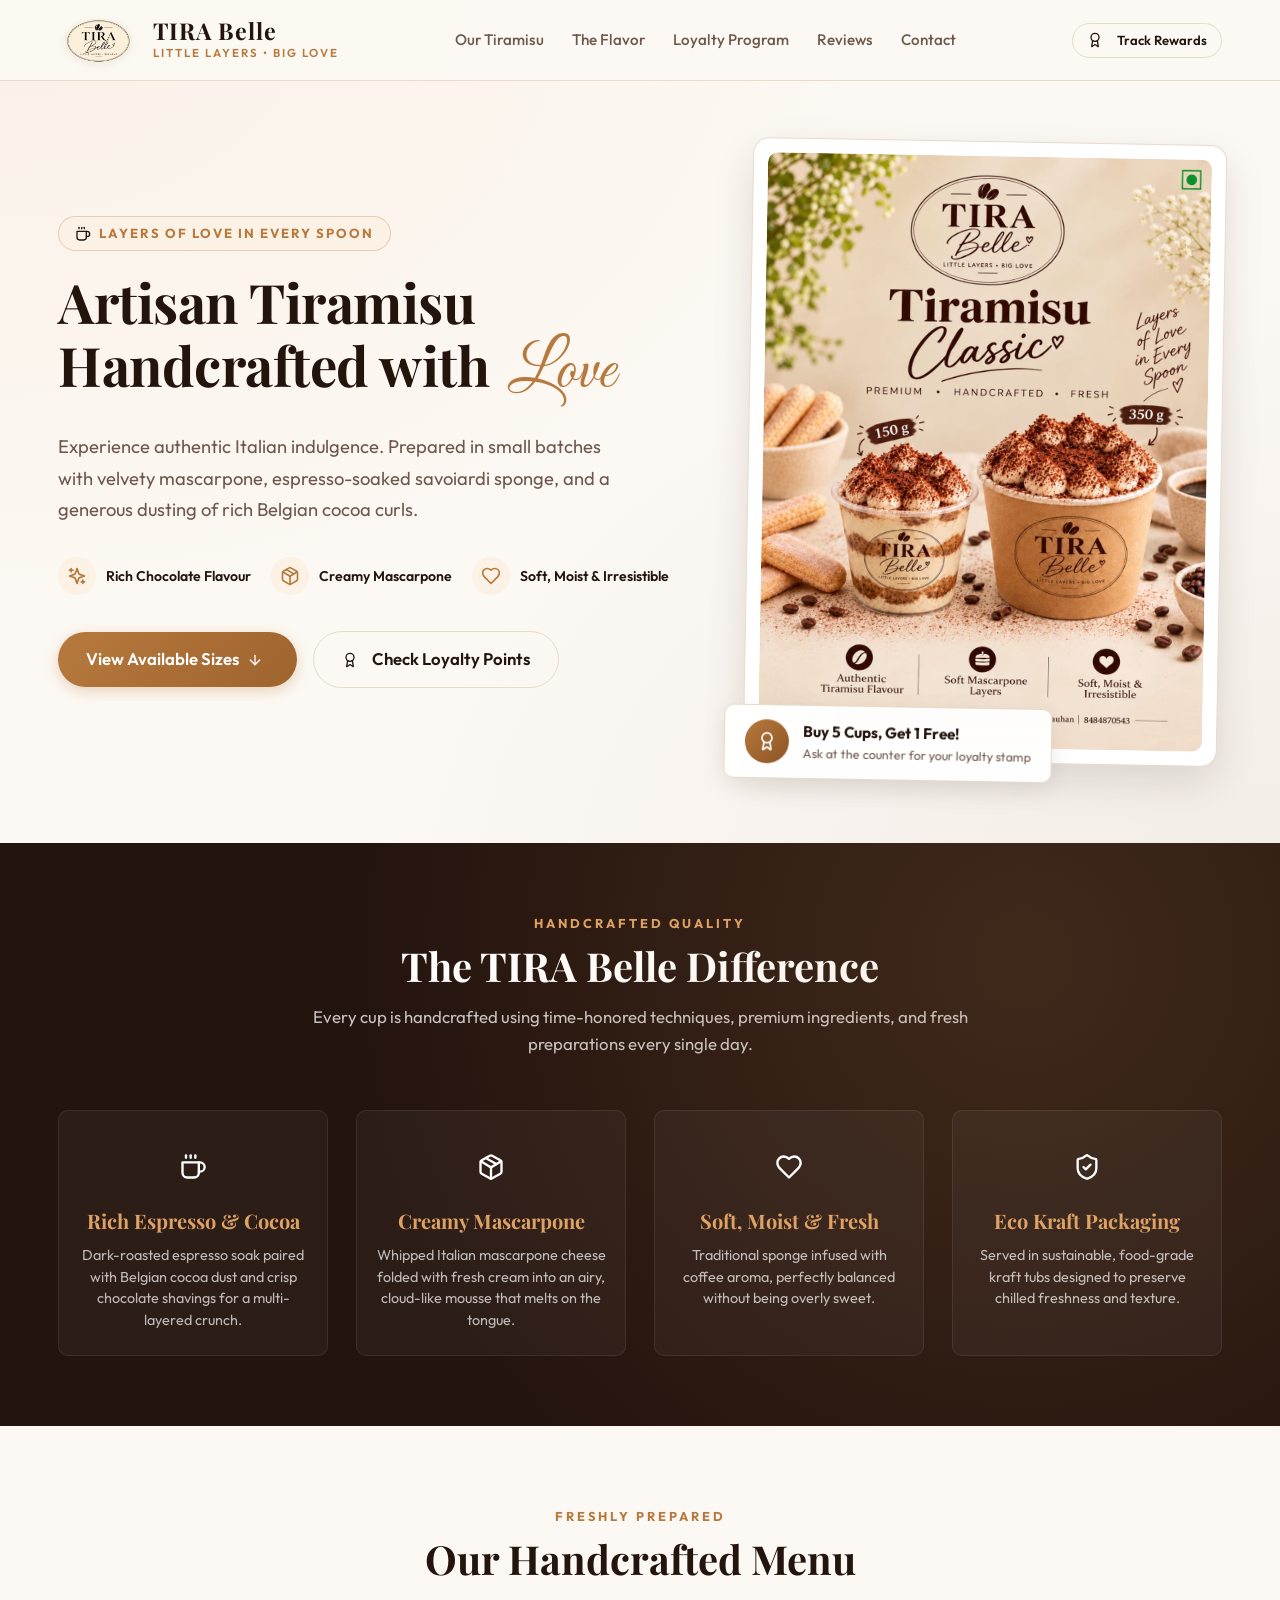
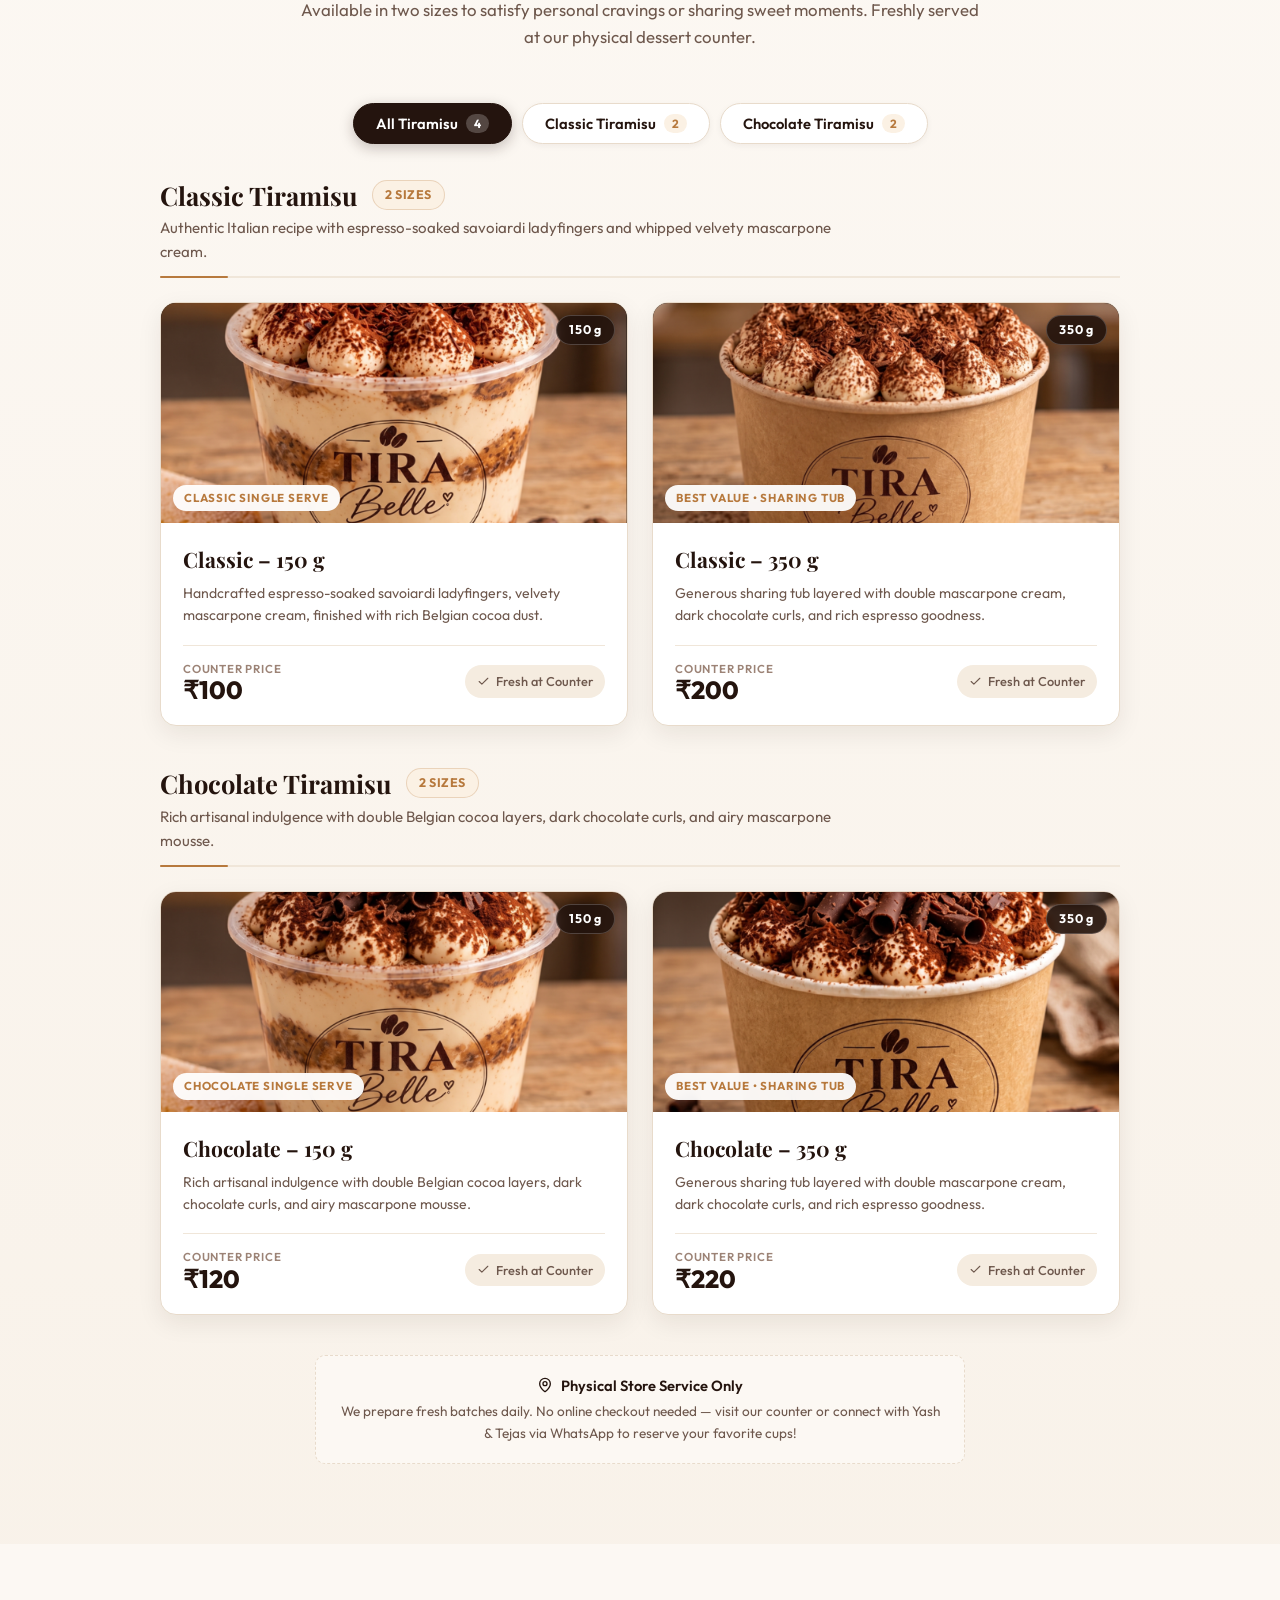
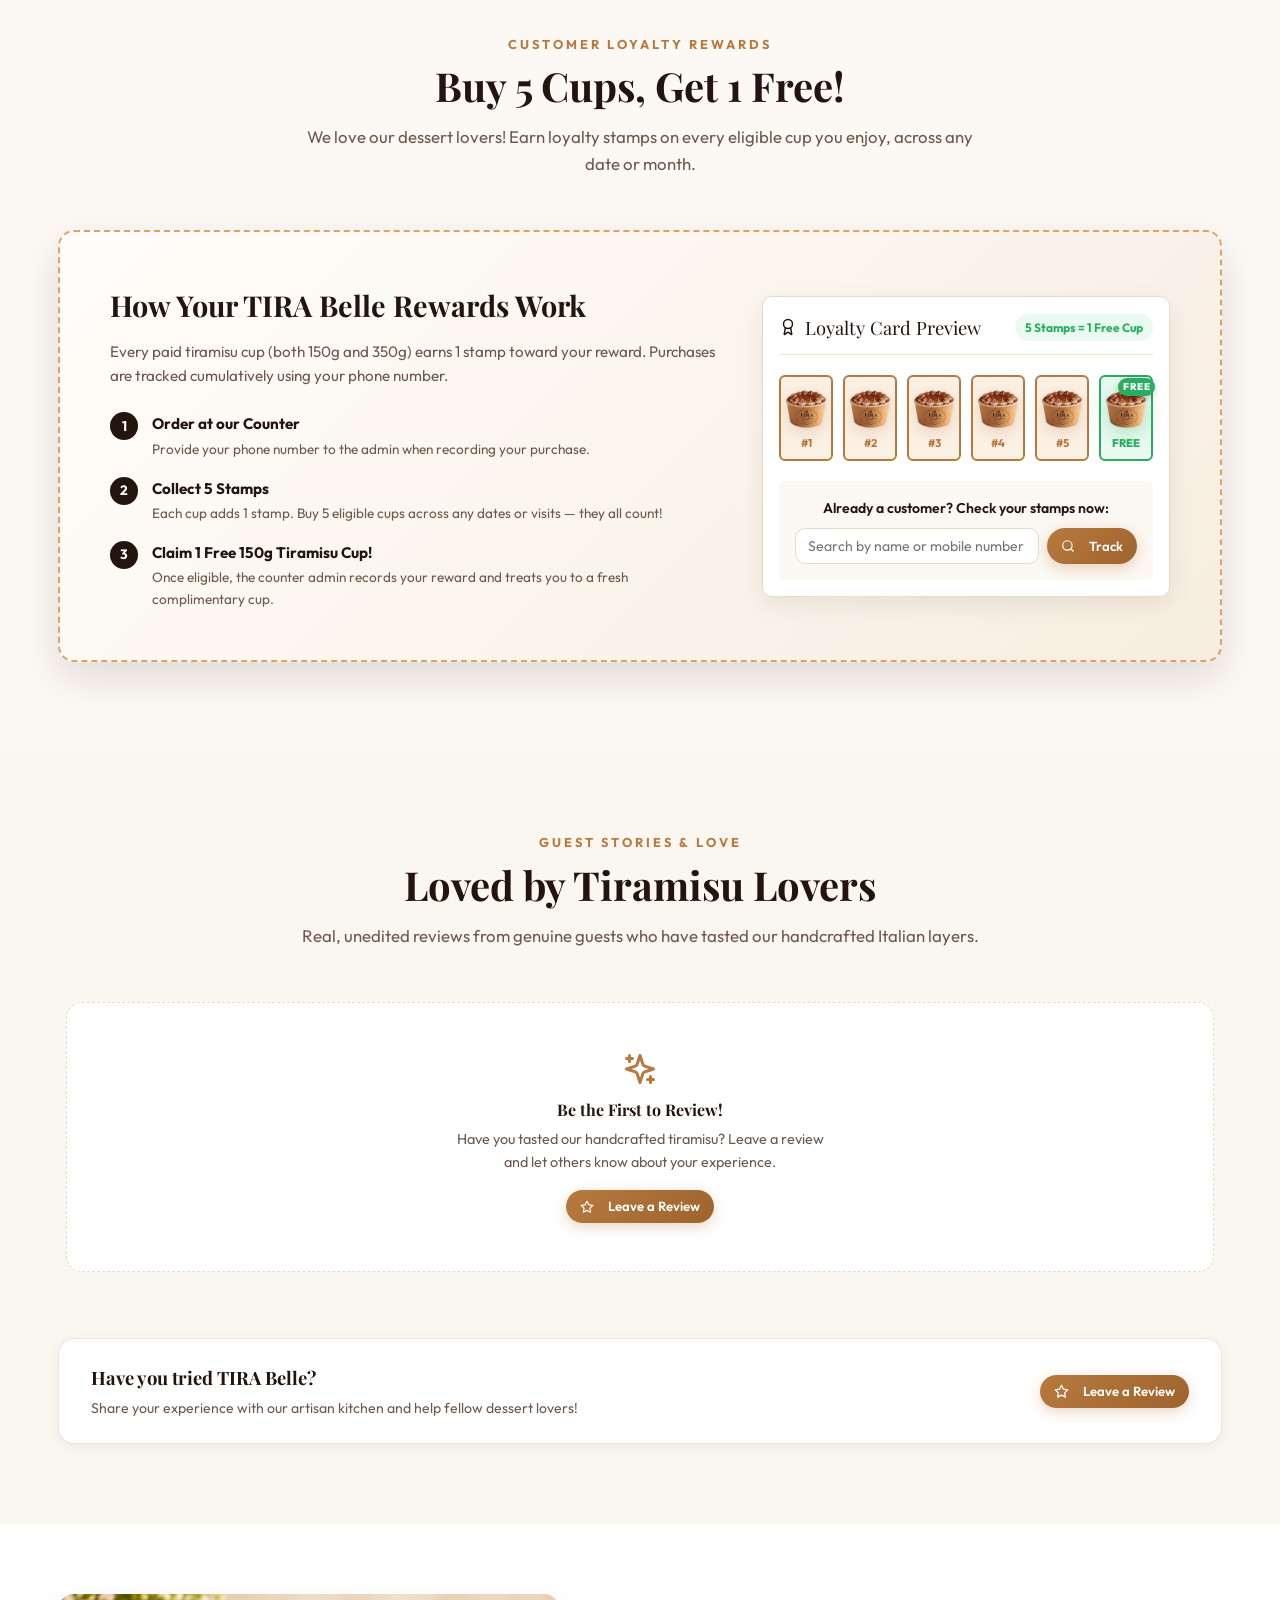
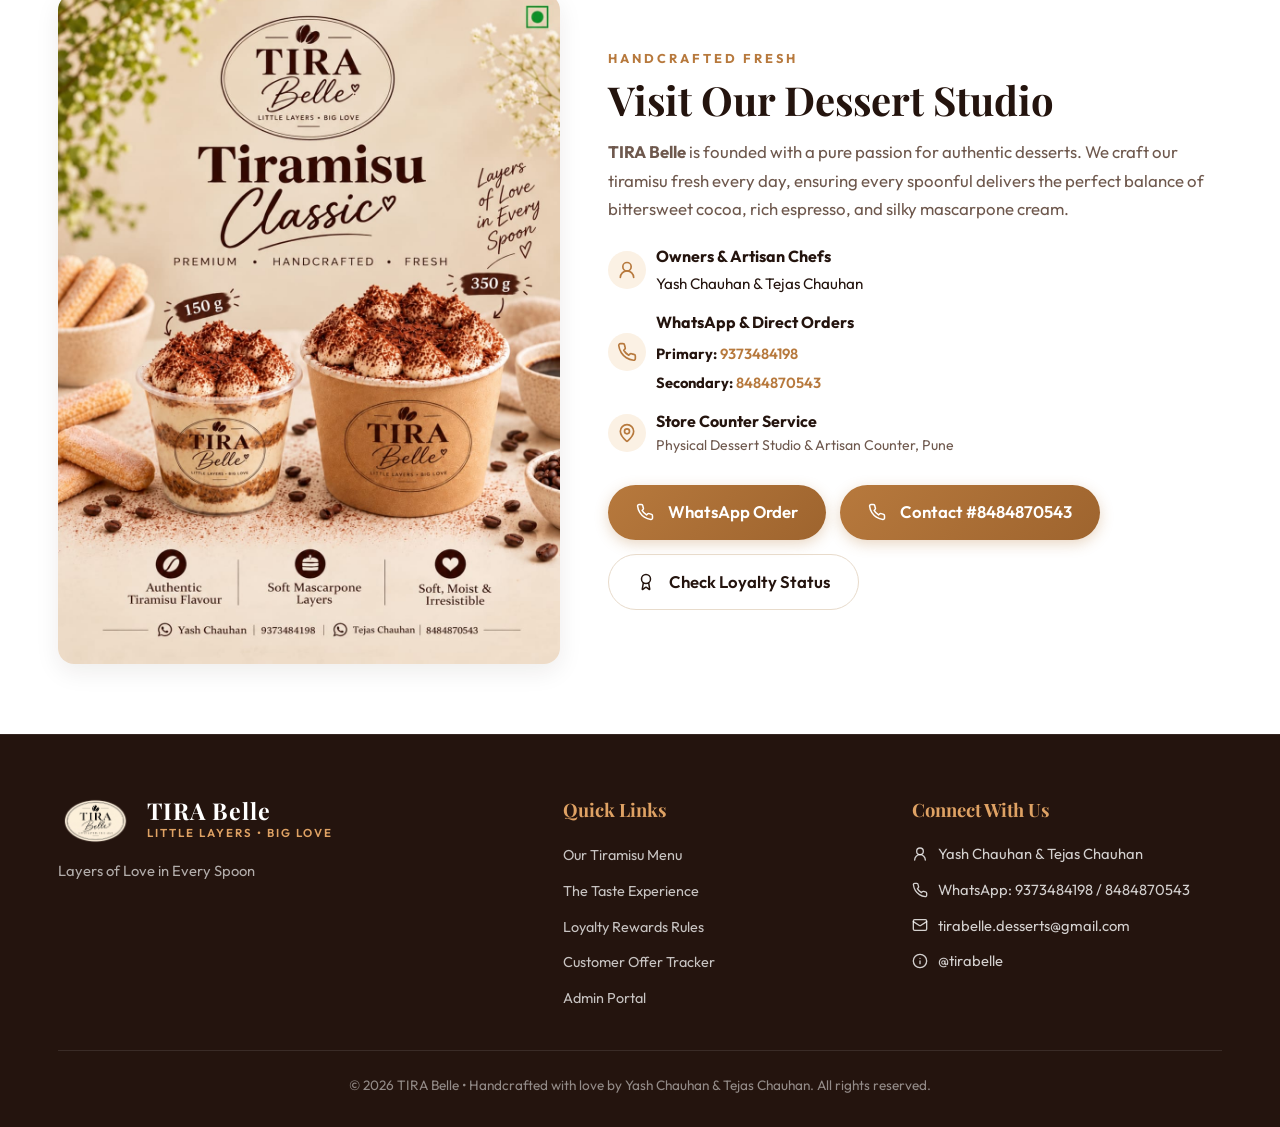
==== commit 952316b3: "feat: enhance review system with dessert icons, text-only options, and cache-busting sync" ====
--- a/index.html
+++ b/index.html
@@ -101,32 +101,7 @@
     <meta name="apple-mobile-web-app-capable" content="yes">
     <meta name="apple-mobile-web-app-status-bar-style" content="black-translucent">
     <meta name="apple-mobile-web-app-title" content="TIRA Belle">
-    <link rel="stylesheet" href="css/style.css">
-    <style>
-        .quick-tracker-card {
-            background: #fff;
-            border-radius: var(--radius-lg);
-            border: 2px dashed var(--color-caramel-light);
-            padding: 32px;
-            box-shadow: var(--shadow-md);
-            margin-top: 30px;
-        }
-        .story-section {
-            padding: 70px 0;
-            background: #fff;
-        }
-        .story-grid {
-            display: grid;
-            grid-template-columns: 0.9fr 1.1fr;
-            gap: 48px;
-            align-items: center;
-        }
-        @media (max-width: 860px) {
-            .story-grid {
-                grid-template-columns: 1fr;
-            }
-        }
-    </style>
+    <link rel="stylesheet" href="css/style.css?v=34">
 </head>
 <body>
 
@@ -141,7 +116,7 @@
                 </div>
             </a>
 
-            <ul class="nav-links" id="primaryNavLinks">
+            <ul class="nav-links desktop-nav-links" id="primaryNavLinks">
                 <li><a href="#menu" class="nav-link">Our Tiramisu</a></li>
                 <li><a href="#experience" class="nav-link">The Flavor</a></li>
                 <li><a href="#loyalty" class="nav-link">Loyalty Program</a></li>
@@ -154,7 +129,7 @@
                     <i data-lucide="download" data-size="16"></i>
                     <span>Install App</span>
                 </button>
-                <a href="tracker.html" class="btn btn-outline btn-sm">
+                <a href="tracker.html" class="btn btn-outline btn-sm nav-track-btn" title="Track Rewards">
                     <i data-lucide="award" data-size="16"></i>
                     <span>Track Rewards</span>
                 </a>
@@ -164,6 +139,44 @@
             </div>
         </div>
     </header>
+
+    <!-- Mobile Navigation Backdrop Overlay -->
+    <div class="mobile-nav-backdrop" id="mobileNavBackdrop"></div>
+
+    <!-- Responsive Navigation Drawer (Direct Child of Body for Full Viewport Stacking) -->
+    <nav class="nav-drawer" id="navDrawer" aria-label="Mobile Navigation">
+        <div class="nav-drawer-header">
+            <div class="nav-brand">
+                <img src="assets/tira-belle-logo.png" alt="TIRA Belle" class="nav-logo-img" data-brand="logo-drawer">
+                <div class="nav-brand-text">
+                    <span class="brand-title" data-brand="name">TIRA Belle</span>
+                    <span class="brand-subtitle" data-brand="tagline">Little Layers • Big Love</span>
+                </div>
+            </div>
+            <button type="button" class="nav-drawer-close" id="mobileNavClose" aria-label="Close navigation menu">
+                <i data-lucide="x" data-size="22"></i>
+            </button>
+        </div>
+
+        <ul class="nav-drawer-links" id="mobileDrawerNavLinks">
+            <li><a href="#menu" class="nav-drawer-link"><i data-lucide="coffee" data-size="19"></i><span>Our Tiramisu</span></a></li>
+            <li><a href="#experience" class="nav-drawer-link"><i data-lucide="sparkles" data-size="19"></i><span>The Flavor</span></a></li>
+            <li><a href="#loyalty" class="nav-drawer-link"><i data-lucide="award" data-size="19"></i><span>Loyalty Program</span></a></li>
+            <li><a href="#reviews" class="nav-drawer-link"><i data-lucide="star" data-size="19"></i><span>Reviews</span></a></li>
+            <li><a href="#contact" class="nav-drawer-link"><i data-lucide="map-pin" data-size="19"></i><span>Contact &amp; Studio</span></a></li>
+        </ul>
+
+        <div class="nav-drawer-footer">
+            <a href="tracker.html" class="btn btn-caramel btn-block">
+                <i data-lucide="award" data-size="18"></i>
+                <span>Check Loyalty Rewards</span>
+            </a>
+            <a href="https://wa.me/919373484198?text=Hello%20TIRA%20Belle,%20I%20would%20like%20to%20order%20handcrafted%20tiramisu" target="_blank" class="btn btn-outline btn-block">
+                <i data-lucide="phone" data-size="18"></i>
+                <span>Order on WhatsApp</span>
+            </a>
+        </div>
+    </nav>
 
     <!-- Hero Section -->
     <section class="hero">
@@ -214,7 +227,7 @@
             <!-- Hero Poster Presentation -->
             <div class="hero-visual">
                 <div class="hero-poster-card">
-                    <img src="assets/tira-belle-poster.jpg" alt="TIRA Belle Tiramisu Choco Cake Poster" class="hero-poster-img">
+                    <img src="assets/poster/tiramisu-classic-poster.png" alt="TIRA Belle Tiramisu Choco Cake Poster" class="hero-poster-img">
                     
                     <div class="hero-floating-card">
                         <div class="floating-icon"><i data-lucide="award" data-size="20"></i></div>
@@ -276,9 +289,14 @@
                 </p>
             </div>
 
-            <!-- Dynamic Products Grid -->
-            <div class="products-grid" id="publicProductsGrid">
-                <!-- Injected via app.js from central DB -->
+            <!-- Dynamic Category Navigation Bar -->
+            <nav class="store-category-nav" id="storefrontCategoryNav" aria-label="Dessert Categories">
+                <!-- Dynamically populated via app.js -->
+            </nav>
+
+            <!-- Category-Wise Products Showcase Container -->
+            <div id="publicProductsGrid" class="category-showcase-container">
+                <!-- Category-wise product blocks injected via app.js -->
             </div>
 
             <div style="text-align: center; margin-top: 40px; padding: 18px 24px; background: var(--color-bg); border-radius: var(--radius-md); border: 1px dashed var(--color-border); max-width: 650px; margin-left: auto; margin-right: auto;">
@@ -358,7 +376,7 @@
                             Already a customer? Check your stamps now:
                         </p>
                         <div style="display: flex; gap: 8px;">
-                            <input type="text" id="quickTrackerInput" class="form-input" placeholder="Enter phone or name" style="padding: 8px 12px; font-size: 0.88rem;">
+                            <input type="text" id="quickTrackerInput" class="form-input" placeholder="Search by name or mobile number" style="padding: 8px 12px; font-size: 0.88rem;">
                             <button class="btn btn-caramel btn-sm" onclick="handleQuickTrack()">
                                 <i data-lucide="search" data-size="14"></i>
                                 <span>Track</span>
@@ -384,13 +402,6 @@
 
             <!-- Carousel Component -->
             <div class="reviews-carousel-container">
-                <button type="button" class="rev-arrow-btn prev" id="revBtnPrev" aria-label="Previous Reviews" title="Previous Reviews">
-                    <i data-lucide="chevron-left" data-size="22"></i>
-                </button>
-                <button type="button" class="rev-arrow-btn next" id="revBtnNext" aria-label="Next Reviews" title="Next Reviews">
-                    <i data-lucide="chevron-right" data-size="22"></i>
-                </button>
-
                 <!-- Scrollable Track -->
                 <div class="reviews-track" id="reviewsCarouselTrack">
                     <!-- Cards populated dynamically by renderPublicReviews() in app.js -->
@@ -418,7 +429,7 @@
     <section class="story-section" id="contact">
         <div class="container story-grid">
             <div>
-                <img src="assets/tira-belle-poster.jpg" alt="TIRA Belle Counter" style="border-radius: var(--radius-lg); box-shadow: var(--shadow-md);">
+                <img src="assets/poster/tiramisu-classic-poster.png" alt="TIRA Belle Counter" style="border-radius: var(--radius-lg); box-shadow: var(--shadow-md);">
             </div>
             <div>
                 <span class="section-pretitle">Handcrafted Fresh</span>
@@ -456,7 +467,7 @@
                     </div>
                 </div>
 
-                <div style="display: flex; gap: 14px; flex-wrap: wrap;" id="publicStorefrontActionButtons">
+                <div class="studio-action-buttons" id="publicStorefrontActionButtons">
                     <a href="https://wa.me/919373484198?text=Hello%20Yash!%20I%20would%20like%20to%20order%20TIRA%20Belle%20tiramisu" target="_blank" class="btn btn-caramel btn-lg">
                         <i data-lucide="phone" data-size="18"></i>
                         <span>WhatsApp Yash</span>
@@ -531,11 +542,31 @@
         </div>
     </footer>
 
+    <!-- Mobile Quick Floating Bottom Bar (Mobile/Tablet Viewports) -->
+    <aside class="mobile-bottom-bar" id="mobileBottomBar" aria-label="Mobile quick actions">
+        <a href="#menu" class="mobile-bottom-item" id="mbItemMenu">
+            <i data-lucide="coffee" data-size="19"></i>
+            <span>Menu</span>
+        </a>
+        <a href="tracker.html" class="mobile-bottom-item highlight" id="mbItemRewards">
+            <i data-lucide="award" data-size="19"></i>
+            <span>Rewards</span>
+        </a>
+        <a href="https://wa.me/919373484198?text=Hello%20TIRA%20Belle,%20I%20would%20like%20to%20order%20handcrafted%20tiramisu" target="_blank" class="mobile-bottom-item" id="mbItemWhatsapp">
+            <i data-lucide="phone" data-size="19"></i>
+            <span>Order</span>
+        </a>
+        <a href="#contact" class="mobile-bottom-item" id="mbItemContact">
+            <i data-lucide="map-pin" data-size="19"></i>
+            <span>Counter</span>
+        </a>
+    </aside>
+
     <!-- Scripts -->
-    <script src="js/icons.js?v=6"></script>
-    <script src="js/pwa.js?v=6"></script>
-    <script src="js/alerts.js?v=6"></script>
-    <script src="js/db.js?v=6"></script>
-    <script src="js/app.js?v=6"></script>
+    <script src="js/icons.js?v=34"></script>
+    <script src="js/pwa.js?v=34"></script>
+    <script src="js/alerts.js?v=34"></script>
+    <script src="js/db.js?v=34"></script>
+    <script src="js/app.js?v=34"></script>
 </body>
 </html>
--- a/css/style.css
+++ b/css/style.css
@@ -164,8 +164,8 @@
 .navbar {
     position: sticky;
     top: 0;
-    z-index: 100;
-    background: rgba(252, 248, 243, 0.92);
+    z-index: 1100;
+    background: rgba(252, 248, 243, 0.95);
     backdrop-filter: blur(12px);
     -webkit-backdrop-filter: blur(12px);
     border-bottom: 1px solid var(--color-border);
@@ -248,6 +248,106 @@
 
 .nav-link:hover::after, .nav-link.active::after {
     width: 100%;
+}
+
+/* Responsive Navigation Drawer Defaults (Strictly Hidden on Desktop & Laptops) */
+.nav-drawer,
+.nav-drawer-header,
+.nav-drawer-footer,
+.nav-drawer-links,
+.mobile-nav-backdrop,
+.mobile-bottom-bar {
+    display: none !important;
+}
+
+/* Tracker Input Box & Quick Clear */
+.tracker-search-wrapper {
+    display: flex;
+    flex-direction: column;
+    gap: 12px;
+}
+
+.tracker-input-box {
+    position: relative;
+    display: flex;
+    align-items: center;
+    width: 100%;
+}
+
+.tracker-input-icon {
+    position: absolute;
+    left: 16px;
+    color: var(--color-caramel);
+    pointer-events: none;
+    z-index: 2;
+}
+
+.tracker-search-input {
+    width: 100%;
+    padding-left: 46px !important;
+    padding-right: 44px !important;
+    font-size: 16px !important;
+    min-height: 50px;
+    border-radius: var(--radius-md);
+    border: 1.5px solid var(--color-border);
+    background: var(--color-surface);
+    color: var(--color-espresso);
+    font-weight: 500;
+    transition: var(--transition-fast);
+}
+
+.tracker-search-input:focus {
+    border-color: var(--color-caramel);
+    box-shadow: 0 0 0 3px var(--color-focus);
+    outline: none;
+}
+
+.tracker-input-clear-btn {
+    position: absolute;
+    right: 12px;
+    background: var(--color-border-light);
+    border: none;
+    border-radius: 50%;
+    width: 30px;
+    height: 30px;
+    display: inline-flex;
+    align-items: center;
+    justify-content: center;
+    color: var(--color-espresso);
+    cursor: pointer;
+    padding: 0;
+    z-index: 2;
+    transition: var(--transition-fast);
+}
+
+.tracker-input-clear-btn:hover {
+    background: var(--color-border);
+}
+
+.tracker-input-clear-btn:active {
+    transform: scale(0.9);
+}
+
+.tracker-search-actions {
+    display: flex;
+    gap: 10px;
+    width: 100%;
+}
+
+.tracker-search-actions .btn {
+    min-height: 48px;
+}
+
+.tracker-search-actions #btnTrackOffer {
+    flex: 2;
+}
+
+.tracker-search-actions #btnTrackerClear {
+    flex: 1;
+}
+
+.tracker-result-panel {
+    scroll-margin-top: 80px;
 }
 
 .nav-actions {
@@ -537,8 +637,8 @@
 
 .products-grid {
     display: grid;
-    grid-template-columns: repeat(auto-fit, minmax(320px, 1fr));
-    gap: 36px;
+    grid-template-columns: repeat(2, minmax(0, 1fr));
+    gap: 24px;
     align-items: stretch;
 }
 
@@ -555,14 +655,14 @@
 }
 
 .product-card:hover {
-    transform: translateY(-8px);
+    transform: translateY(-6px);
     box-shadow: var(--shadow-lg), var(--shadow-glow);
     border-color: var(--color-caramel-light);
 }
 
 .product-media {
     position: relative;
-    height: 280px;
+    height: 220px;
     overflow: hidden;
     background: #000;
 }
@@ -575,41 +675,41 @@
 }
 
 .product-card:hover .product-media img {
-    transform: scale(1.08);
+    transform: scale(1.06);
 }
 
 .product-weight-tag {
     position: absolute;
-    top: 16px;
-    right: 16px;
+    top: 12px;
+    right: 12px;
     background: rgba(36, 20, 14, 0.9);
     color: #fff;
-    padding: 6px 14px;
+    padding: 4px 12px;
     border-radius: var(--radius-pill);
-    font-size: 0.82rem;
+    font-size: 0.78rem;
     font-weight: 700;
-    letter-spacing: 1px;
+    letter-spacing: 0.8px;
     backdrop-filter: blur(4px);
     border: 1px solid rgba(255, 255, 255, 0.2);
 }
 
 .product-badge {
     position: absolute;
-    bottom: 16px;
-    left: 16px;
-    background: rgba(255, 255, 255, 0.92);
+    bottom: 12px;
+    left: 12px;
+    background: rgba(255, 255, 255, 0.94);
     color: var(--color-caramel);
-    padding: 5px 12px;
+    padding: 4px 11px;
     border-radius: var(--radius-pill);
-    font-size: 0.75rem;
+    font-size: 0.72rem;
     font-weight: 700;
     text-transform: uppercase;
-    letter-spacing: 1px;
+    letter-spacing: 0.8px;
     backdrop-filter: blur(4px);
 }
 
 .product-content {
-    padding: 28px;
+    padding: 20px 22px 22px;
     display: flex;
     flex-direction: column;
     flex-grow: 1;
@@ -617,16 +717,16 @@
 
 .product-name {
     font-family: var(--font-heading);
-    font-size: 1.55rem;
+    font-size: 1.32rem;
     color: var(--color-espresso);
-    margin-bottom: 8px;
+    margin-bottom: 6px;
 }
 
 .product-desc {
     color: var(--color-text-muted);
-    font-size: 0.95rem;
-    line-height: 1.6;
-    margin-bottom: 24px;
+    font-size: 0.88rem;
+    line-height: 1.55;
+    margin-bottom: 18px;
     flex-grow: 1;
 }
 
@@ -634,7 +734,7 @@
     display: flex;
     align-items: center;
     justify-content: space-between;
-    padding-top: 18px;
+    padding-top: 14px;
     border-top: 1px solid var(--color-border-light);
 }
 
@@ -644,15 +744,15 @@
 }
 
 .price-label {
-    font-size: 0.75rem;
+    font-size: 0.72rem;
     text-transform: uppercase;
-    letter-spacing: 1px;
+    letter-spacing: 0.8px;
     color: var(--color-text-light);
     font-weight: 600;
 }
 
 .product-price {
-    font-size: 1.85rem;
+    font-size: 1.55rem;
     font-weight: 800;
     color: var(--color-espresso);
     line-height: 1;
@@ -691,8 +791,8 @@
 
 .exp-grid {
     display: grid;
-    grid-template-columns: repeat(auto-fit, minmax(240px, 1fr));
-    gap: 36px;
+    grid-template-columns: repeat(4, 1fr);
+    gap: 28px;
     text-align: center;
     position: relative;
     z-index: 1;
@@ -704,6 +804,9 @@
     background: rgba(255, 255, 255, 0.04);
     border: 1px solid rgba(255, 255, 255, 0.08);
     transition: var(--transition-fast);
+    display: flex;
+    flex-direction: column;
+    align-items: center;
 }
 
 .exp-card:hover {
@@ -755,7 +858,7 @@
 .loyalty-stamp-card-preview {
     background: #fff;
     border-radius: var(--radius-md);
-    padding: 24px;
+    padding: 16px;
     box-shadow: var(--shadow-md);
     border: 1px solid var(--color-border);
 }
@@ -780,7 +883,7 @@
 
 .stamps-row {
     display: grid;
-    grid-template-columns: repeat(5, 1fr);
+    grid-template-columns: repeat(var(--stamp-cols, 6), minmax(0, 1fr));
     gap: 10px;
     margin-bottom: 20px;
 }
@@ -795,7 +898,16 @@
     justify-content: center;
     background: var(--color-bg);
     position: relative;
+    padding: 6px 2px;
+    box-sizing: border-box;
     transition: var(--transition-smooth);
+    overflow: visible;
+}
+
+.stamp-slot .loyalty-cup-container.preview-cup {
+    width: 48px;
+    height: 48px;
+    margin-bottom: 2px;
 }
 
 .stamp-slot.stamped {
@@ -865,6 +977,66 @@
 .step-text p {
     font-size: 0.85rem;
     color: var(--color-text-muted);
+}
+
+/* ==========================================================================
+   Story / Artisan Dessert Studio Section
+   ========================================================================== */
+.story-section {
+    padding: 70px 0;
+    background: #fff;
+    position: relative;
+}
+
+.story-grid {
+    display: grid;
+    grid-template-columns: 0.9fr 1.1fr;
+    gap: 48px;
+    align-items: center;
+}
+
+.story-visual {
+    width: 100%;
+}
+
+.studio-action-buttons {
+    display: flex;
+    gap: 14px;
+    flex-wrap: wrap;
+    margin-top: 24px;
+}
+
+.quick-tracker-card {
+    background: #fff;
+    border-radius: var(--radius-lg);
+    border: 2px dashed var(--color-caramel-light);
+    padding: 32px;
+    box-shadow: var(--shadow-md);
+    margin-top: 30px;
+}
+
+/* Tracker Page Base Helpers */
+.tracker-page-wrapper {
+    min-height: 100vh;
+    display: flex;
+    flex-direction: column;
+    justify-content: space-between;
+}
+
+.tracker-brand-header {
+    text-align: center;
+    padding: 30px 20px 10px;
+}
+
+.tracker-brand-logo {
+    height: 70px;
+    margin: 0 auto 12px;
+    filter: drop-shadow(0 2px 4px rgba(0,0,0,0.06));
+}
+
+.reward-confetti {
+    display: inline-block;
+    animation: bounce 1s infinite alternate;
 }
 
 /* ==========================================================================
@@ -1071,6 +1243,46 @@
     margin-top: 6px;
 }
 
+/* Password visibility toggle input wrapper */
+.password-input-wrapper {
+    position: relative;
+    display: flex;
+    align-items: center;
+    width: 100%;
+}
+
+.password-input-wrapper .form-input {
+    padding-right: 42px;
+}
+
+.password-toggle-btn {
+    position: absolute;
+    right: 8px;
+    top: 50%;
+    transform: translateY(-50%);
+    background: transparent;
+    border: none;
+    cursor: pointer;
+    padding: 6px;
+    color: var(--color-text-muted);
+    display: inline-flex;
+    align-items: center;
+    justify-content: center;
+    border-radius: var(--radius-sm);
+    transition: var(--transition-fast);
+    z-index: 2;
+}
+
+.password-toggle-btn:hover {
+    color: var(--color-caramel);
+    background: rgba(183, 121, 61, 0.08);
+}
+
+.password-toggle-btn:focus-visible {
+    outline: 2px solid var(--color-caramel);
+    outline-offset: 1px;
+}
+
 /* ==========================================================================
    Customer Offer Tracker (Standalone & Modal View)
    ========================================================================== */
@@ -1217,7 +1429,7 @@
 /* Loyalty Stamp Grid */
 .stamp-grid-large {
     display: grid;
-    grid-template-columns: repeat(5, 1fr);
+    grid-template-columns: repeat(var(--stamp-cols, 6), minmax(0, 1fr));
     gap: 14px;
     margin: 28px 0;
 }
@@ -1232,7 +1444,10 @@
     align-items: center;
     justify-content: center;
     position: relative;
+    padding: 8px 4px;
+    box-sizing: border-box;
     transition: var(--transition-smooth);
+    overflow: visible;
 }
 
 .stamp-box-large.filled {
@@ -1241,10 +1456,108 @@
     box-shadow: 0 4px 12px rgba(183, 121, 61, 0.2);
 }
 
-.stamp-box-large.filled-reward {
+.stamp-box-large.reward-slot {
+    border: 2px dashed rgba(39, 174, 96, 0.65);
+    background: #f7fdf9;
+}
+
+.stamp-box-large.reward-slot .stamp-num-badge {
+    color: #27ae60;
+    font-weight: 700;
+}
+
+.stamp-box-large.filled-reward,
+.stamp-box-large.reward-slot.filled-reward {
     background: #eafaf1;
     border: 2px solid #27ae60;
-    box-shadow: 0 4px 12px rgba(39, 174, 96, 0.2);
+    box-shadow: 0 4px 16px rgba(39, 174, 96, 0.3);
+}
+
+.stamp-box-large.reward-slot.filled-reward .stamp-num-badge {
+    color: #27ae60;
+    font-weight: 800;
+}
+
+/* Dual Layer Cup Container - Zero Layout Shift */
+.loyalty-cup-container {
+    position: relative;
+    width: 62px;
+    height: 62px;
+    display: flex;
+    align-items: center;
+    justify-content: center;
+    margin-bottom: 2px;
+}
+
+.loyalty-cup-container .cup-img {
+    position: absolute;
+    top: 0;
+    left: 0;
+    width: 100%;
+    height: 100%;
+    object-fit: contain;
+    pointer-events: none;
+    user-select: none;
+    -webkit-user-drag: none;
+    transition: opacity 0.35s cubic-bezier(0.16, 1, 0.3, 1),
+                transform 0.35s cubic-bezier(0.16, 1, 0.3, 1),
+                filter 0.35s ease;
+}
+
+/* Empty Cup: visible by default */
+.stamp-box-large .cup-empty,
+.stamp-slot .cup-empty {
+    opacity: 0.95;
+    transform: scale(1);
+}
+
+/* Filled Cup: hidden by default */
+.stamp-box-large .cup-filled,
+.stamp-slot .cup-filled {
+    opacity: 0;
+    transform: scale(0.88);
+}
+
+/* Earned / Stamped: smooth fade & scale */
+.stamp-box-large.filled .cup-empty,
+.stamp-box-large.filled-reward .cup-empty,
+.stamp-slot.stamped .cup-empty {
+    opacity: 0;
+    transform: scale(1.08);
+}
+
+.stamp-box-large.filled .cup-filled,
+.stamp-box-large.filled-reward .cup-filled,
+.stamp-slot.stamped .cup-filled {
+    opacity: 1;
+    transform: scale(1);
+    filter: drop-shadow(0 4px 8px rgba(183, 121, 61, 0.25));
+}
+
+.stamp-box-large.filled-reward .cup-filled,
+.stamp-slot.reward-slot .cup-filled {
+    filter: drop-shadow(0 4px 10px rgba(39, 174, 96, 0.35));
+}
+
+/* Reward Ribbon Badge for final slot */
+.cup-reward-badge {
+    position: absolute;
+    top: -5px;
+    right: -5px;
+    background: #e67e22;
+    color: #fff;
+    font-size: 0.62rem;
+    font-weight: 800;
+    padding: 1px 5px;
+    border-radius: var(--radius-pill);
+    box-shadow: 0 2px 6px rgba(0, 0, 0, 0.18);
+    z-index: 2;
+    letter-spacing: 0.5px;
+    transition: background 0.3s ease;
+}
+
+.stamp-box-large.filled-reward .cup-reward-badge {
+    background: #27ae60;
 }
 
 .stamp-box-large .stamp-img {
@@ -1254,19 +1567,24 @@
 .stamp-box-large .stamp-num-badge {
     font-size: 0.75rem;
     font-weight: 800;
-    margin-top: 4px;
+    margin-top: 2px;
     color: var(--color-text-light);
+    letter-spacing: 0.2px;
 }
 
 .stamp-box-large.filled .stamp-num-badge {
     color: var(--color-caramel);
+}
+
+.stamp-box-large.filled-reward .stamp-num-badge {
+    color: #27ae60;
 }
 
 /* Stats Row */
 .stats-tiles {
     display: grid;
-    grid-template-columns: repeat(3, 1fr);
-    gap: 16px;
+    grid-template-columns: repeat(auto-fit, minmax(130px, 1fr));
+    gap: 14px;
     margin-top: 24px;
 }
 
@@ -1336,7 +1654,7 @@
    ========================================================================== */
 .admin-layout {
     display: grid;
-    grid-template-columns: 260px 1fr;
+    grid-template-columns: 280px 1fr;
     min-height: 100vh;
     background: var(--color-bg);
     transition: grid-template-columns 0.25s cubic-bezier(0.16, 1, 0.3, 1);
@@ -1397,10 +1715,13 @@
 
 .admin-brand-info h2 {
     font-family: var(--font-heading);
-    font-size: 1.15rem;
-    line-height: 1.1;
+    font-size: 1.1rem;
+    line-height: 1.15;
     color: #fff;
     margin: 0;
+    white-space: nowrap;
+    overflow: hidden;
+    text-overflow: ellipsis;
 }
 
 .admin-brand-info span {
@@ -1586,7 +1907,29 @@
 .admin-top-actions {
     display: flex;
     align-items: center;
-    gap: 14px;
+    gap: 12px;
+}
+
+.admin-top-actions .form-select,
+.admin-top-actions .form-input {
+    height: 42px;
+    padding: 0 16px;
+    font-size: 0.88rem;
+    box-sizing: border-box;
+}
+
+.btn-dashboard-sale {
+    height: 42px;
+    padding: 0 18px;
+    font-size: 0.88rem;
+    font-weight: 600;
+    display: inline-flex;
+    align-items: center;
+    justify-content: center;
+    gap: 8px;
+    white-space: nowrap;
+    box-sizing: border-box;
+    border-radius: var(--radius-pill);
 }
 
 /* Metric Cards Grid */
@@ -2288,36 +2631,89 @@
     cursor: pointer;
 }
 
+/* ==========================================================================
+   Admin Mobile Navigation Header & Drawer
+   ========================================================================== */
 .admin-mobile-header {
     display: none;
     background: var(--color-espresso);
     color: #fff;
-    padding: 12px 18px;
+    padding: 10px 16px;
     align-items: center;
     justify-content: space-between;
     position: sticky;
     top: 0;
     z-index: 100;
-    border-bottom: 1px solid rgba(255, 255, 255, 0.1);
+    border-bottom: 1px solid rgba(255, 255, 255, 0.12);
+    min-height: 56px;
+    box-shadow: 0 2px 10px rgba(0, 0, 0, 0.15);
 }
 
 .admin-mobile-header .brand-title {
     font-family: var(--font-heading);
     font-size: 1.15rem;
     color: #fff;
+    font-weight: 700;
+}
+
+.admin-mobile-menu-btn {
+    min-height: 38px;
+    padding: 6px 14px;
+    font-weight: 600;
+    gap: 6px;
 }
 
 .admin-sidebar-backdrop {
     display: none;
     position: fixed;
     top: 0; left: 0; right: 0; bottom: 0;
-    background: rgba(0,0,0,0.6);
+    background: rgba(20, 10, 6, 0.65);
+    backdrop-filter: blur(4px);
+    -webkit-backdrop-filter: blur(4px);
     z-index: 105;
 }
 
 .admin-sidebar-backdrop.mobile-open,
 .admin-sidebar-backdrop.active {
     display: block;
+}
+
+.admin-sidebar-header-actions {
+    display: flex;
+    align-items: center;
+    gap: 8px;
+}
+
+.sidebar-mobile-close-btn {
+    display: none;
+    align-items: center;
+    justify-content: center;
+    width: 34px;
+    height: 34px;
+    background: rgba(255, 255, 255, 0.1);
+    border: 1px solid rgba(255, 255, 255, 0.18);
+    border-radius: var(--radius-sm);
+    color: #fff;
+    cursor: pointer;
+    transition: all 0.2s ease;
+}
+
+.sidebar-mobile-close-btn:hover {
+    background: rgba(255, 255, 255, 0.2);
+}
+
+/* 2-Column Responsive Form Row */
+.form-row-2col {
+    display: grid;
+    grid-template-columns: 1fr 1fr;
+    gap: 14px;
+}
+
+/* Admin Search & Action Row */
+.admin-search-row {
+    display: flex;
+    gap: 10px;
+    align-items: center;
 }
 
 .settings-grid {
@@ -2326,55 +2722,338 @@
     gap: 24px;
 }
 
+/* ==========================================================================
+   Responsive Breakpoints - Mobile-First & Multi-Device Architecture
+   (Mobile Phones <= 480px, Phablets <= 768px, Tablets <= 992px, Desktops > 992px)
+   ========================================================================== */
+
+/* Large Desktop & Widescreen Monitors (> 1200px) */
+@media (min-width: 1201px) {
+    .container {
+        max-width: 1220px;
+        padding: 0 28px;
+    }
+    .hero-title {
+        font-size: 3.4rem;
+        line-height: 1.15;
+    }
+    .hero-title span.script {
+        font-size: 4.2rem;
+    }
+    .admin-main {
+        max-width: 1440px;
+        padding: 32px 36px;
+    }
+}
+
+/* Tablet & Smaller Laptops (<= 992px) */
 @media (max-width: 992px) {
+    /* Public Storefront Navigation Drawer for Tablets & Mobile */
+    .mobile-nav-toggle {
+        display: inline-flex !important;
+        align-items: center;
+        justify-content: center;
+        min-width: 44px;
+        min-height: 44px;
+        background: transparent;
+        border: 1px solid var(--color-border);
+        border-radius: var(--radius-sm);
+        color: var(--color-espresso);
+        cursor: pointer;
+        position: relative;
+        z-index: 1120;
+        transition: var(--transition-fast);
+    }
+    .mobile-nav-toggle svg,
+    .mobile-nav-toggle i {
+        pointer-events: none;
+    }
+    .mobile-nav-toggle.active {
+        background: var(--color-surface);
+        color: var(--color-caramel);
+        border-color: var(--color-caramel);
+        box-shadow: 0 2px 8px rgba(183, 121, 61, 0.2);
+    }
+    .mobile-nav-toggle:active {
+        background: var(--color-border-light);
+        transform: scale(0.95);
+    }
+
+    .mobile-nav-backdrop {
+        display: block;
+        position: fixed;
+        inset: 0;
+        background: rgba(20, 10, 6, 0.58);
+        backdrop-filter: blur(6px);
+        -webkit-backdrop-filter: blur(6px);
+        opacity: 0;
+        pointer-events: none;
+        transition: opacity 0.3s cubic-bezier(0.16, 1, 0.3, 1);
+        z-index: 1040;
+    }
+    .mobile-nav-backdrop.active {
+        opacity: 1;
+        pointer-events: auto;
+    }
+
+    body.mobile-nav-active {
+        overflow: hidden !important;
+        touch-action: none;
+    }
+
+    .nav-drawer {
+        position: fixed;
+        top: 80px;
+        right: 0;
+        bottom: 0;
+        height: calc(100vh - 80px);
+        height: calc(100dvh - 80px);
+        max-height: calc(100dvh - 80px);
+        width: min(340px, 86vw);
+        background: var(--color-bg);
+        box-shadow: -10px 10px 35px rgba(20, 10, 6, 0.28);
+        display: flex !important;
+        flex-direction: column;
+        padding: 0;
+        transform: translateX(100%);
+        transition: transform 0.32s cubic-bezier(0.16, 1, 0.3, 1);
+        z-index: 1050;
+        overflow-y: auto;
+        -webkit-overflow-scrolling: touch;
+        border-bottom-left-radius: 20px;
+    }
+    .nav-drawer.mobile-open {
+        transform: translateX(0);
+    }
+
+    .desktop-nav-links {
+        display: none !important;
+    }
+
+    .nav-drawer-header {
+        display: flex;
+        align-items: center;
+        justify-content: space-between;
+        padding: 16px 20px;
+        border-bottom: 1px solid var(--color-border);
+        background: var(--color-surface);
+        position: sticky;
+        top: 0;
+        z-index: 2;
+    }
+    .nav-drawer-header .nav-brand {
+        display: flex;
+        align-items: center;
+        gap: 10px;
+    }
+    .nav-drawer-header .nav-logo-img {
+        height: 38px;
+    }
+    .nav-drawer-header .brand-title {
+        font-size: 1.15rem;
+        font-family: var(--font-heading);
+        color: var(--color-espresso);
+    }
+    .nav-drawer-header .brand-subtitle {
+        display: block !important;
+        font-size: 0.68rem;
+        text-transform: uppercase;
+        color: var(--color-caramel);
+        letter-spacing: 1px;
+    }
+
+    .nav-drawer-close {
+        background: var(--color-bg);
+        border: 1px solid var(--color-border);
+        border-radius: 50%;
+        width: 38px;
+        height: 38px;
+        display: inline-flex;
+        align-items: center;
+        justify-content: center;
+        color: var(--color-espresso);
+        cursor: pointer;
+        transition: var(--transition-fast);
+    }
+    .nav-drawer-close:active {
+        background: var(--color-border-light);
+        transform: scale(0.92);
+    }
+
+    .nav-drawer-links,
+    .nav-drawer .nav-links {
+        display: flex !important;
+        flex-direction: column !important;
+        padding: 16px 14px !important;
+        gap: 6px !important;
+        flex: 1 1 auto !important;
+        list-style: none !important;
+        margin: 0 !important;
+    }
+    .nav-drawer-links li,
+    .nav-drawer .nav-links li {
+        width: 100% !important;
+    }
+    .nav-drawer-link,
+    .nav-drawer .nav-links a.nav-link {
+        display: flex !important;
+        align-items: center !important;
+        gap: 12px !important;
+        padding: 12px 16px !important;
+        border-radius: var(--radius-md) !important;
+        font-size: 1rem !important;
+        font-weight: 600 !important;
+        color: var(--color-espresso) !important;
+        text-decoration: none !important;
+        transition: var(--transition-fast) !important;
+        min-height: 48px !important;
+    }
+    .nav-drawer-link svg.lucide,
+    .nav-drawer .nav-links a.nav-link svg.lucide {
+        display: inline-block !important;
+        color: var(--color-caramel) !important;
+        flex-shrink: 0 !important;
+    }
+    .nav-drawer-link:hover,
+    .nav-drawer-link:active,
+    .nav-drawer .nav-links a.nav-link:hover,
+    .nav-drawer .nav-links a.nav-link:active {
+        background: var(--color-surface) !important;
+        color: var(--color-caramel) !important;
+        padding-left: 20px !important;
+    }
+    .nav-drawer-link::after,
+    .nav-drawer .nav-link::after {
+        display: none !important;
+    }
+
+    .nav-drawer-footer {
+        display: flex !important;
+        flex-direction: column !important;
+        gap: 10px !important;
+        padding: 18px 20px !important;
+        border-top: 1px solid var(--color-border) !important;
+        background: var(--color-surface) !important;
+    }
+    .nav-drawer-footer .btn {
+        width: 100% !important;
+        min-height: 46px !important;
+    }
+
+    .nav-brand-text .brand-subtitle {
+        display: none !important;
+    }
+    .nav-brand-text .brand-title {
+        font-size: 1.25rem;
+    }
+    .nav-actions .pwa-install-btn {
+        display: none !important;
+    }
+
+    /* Public Storefront Hero Section */
+    .hero {
+        padding: 48px 0 36px;
+    }
     .hero-grid {
         grid-template-columns: 1fr;
         gap: 36px;
+        text-align: left;
+    }
+    .hero-content {
+        max-width: 680px;
+        margin: 0 auto;
+    }
+    .hero-visual {
+        max-width: 480px;
+        margin: 0 auto;
+        width: 100%;
     }
     .hero-title {
         font-size: 2.6rem;
+        line-height: 1.2;
+    }
+    .hero-title span.script {
+        font-size: 3.2rem;
+    }
+
+    /* Story & Artisan Counter Grid */
+    .story-grid {
+        grid-template-columns: 1fr;
+        gap: 36px;
+    }
+    .story-visual {
+        max-width: 480px;
+        margin: 0 auto;
+    }
+
+    /* Flavor & Products Section on Tablet */
+    .exp-grid {
+        grid-template-columns: repeat(2, 1fr);
+        gap: 18px;
+    }
+    .products-grid {
+        grid-template-columns: repeat(2, 1fr);
+        gap: 24px;
     }
     .loyalty-card-banner {
         grid-template-columns: 1fr;
-        padding: 24px;
+        padding: 32px 24px;
+        gap: 28px;
+    }
+
+    /* Footer on Tablet */
+    .footer-grid {
+        grid-template-columns: 1fr 1fr;
+        gap: 32px;
+    }
+
+    /* Admin Panel Tablet Architecture */
+    body.admin-authenticated .admin-mobile-header {
+        display: flex;
     }
     .admin-layout {
         grid-template-columns: 1fr;
-    }
-    .admin-mobile-header {
-        display: flex;
     }
     .admin-sidebar {
         position: fixed;
         top: 0;
-        left: -300px;
-        width: 280px;
+        left: -320px;
+        width: 290px;
+        max-width: 86vw;
         height: 100vh;
         z-index: 110;
         transition: left 0.3s cubic-bezier(0.16, 1, 0.3, 1);
-        box-shadow: 10px 0 30px rgba(0,0,0,0.4);
+        box-shadow: 12px 0 35px rgba(0, 0, 0, 0.45);
     }
     .admin-sidebar.mobile-open {
         left: 0;
     }
-    .admin-sidebar-backdrop.mobile-open,
-    .admin-sidebar-backdrop.active {
-        display: block;
+    .sidebar-collapse-btn {
+        display: none !important;
+    }
+    .sidebar-mobile-close-btn {
+        display: inline-flex;
     }
     .admin-main {
-        padding: 20px 16px;
+        padding: 22px 18px;
+    }
+    .metrics-grid {
+        grid-template-columns: repeat(3, 1fr);
+        gap: 14px;
+    }
+    #sec-dashboard .metrics-grid .metric-card:first-child {
+        grid-column: 1 / -1;
     }
     .pos-grid {
         grid-template-columns: 1fr;
-    }
-    .sidebar-collapse-btn {
-        display: none !important;
-    }
-    .admin-layout.sidebar-collapsed {
-        grid-template-columns: 1fr !important;
+        gap: 20px;
+    }
+    .pos-catalog {
+        grid-template-columns: repeat(2, 1fr);
+        gap: 14px;
     }
     .admin-sidebar.collapsed {
-        width: 280px !important;
+        width: 290px !important;
         padding: 24px 16px !important;
     }
     .admin-sidebar.collapsed .admin-brand {
@@ -2396,70 +3075,362 @@
     }
 }
 
+/* Mobile & Phablet Screens (<= 768px) - Primary Mobile-First Engine */
 @media (max-width: 768px) {
+    html {
+        font-size: 15px;
+    }
+    body {
+        overflow-x: hidden;
+        width: 100%;
+    }
+    .container {
+        padding: 0 16px;
+    }
+
+    /* Form inputs touch & anti-zoom rules */
+    input, select, textarea,
+    .form-input, .form-select, .form-textarea, .tracker-search-input {
+        font-size: 16px !important; /* Prevents auto-zoom in iOS Safari */
+        min-height: 44px;
+        box-sizing: border-box;
+    }
+    .form-group {
+        margin-bottom: 16px;
+    }
+    .form-label {
+        font-size: 0.86rem;
+        margin-bottom: 6px;
+    }
+
+    /* Buttons touch target rule */
+    .btn {
+        min-height: 44px;
+        touch-action: manipulation;
+    }
+    .btn-sm {
+        min-height: 38px;
+        padding: 6px 14px;
+    }
+
+    /* Public Website Navigation */
     .navbar-container {
-        height: 64px;
+        height: 60px;
+    }
+    .nav-brand {
+        gap: 8px;
+        min-width: 0;
+    }
+    .nav-logo-img {
+        height: 38px;
+    }
+    .nav-brand-text .brand-subtitle,
+    .brand-subtitle {
+        display: none !important;
+    }
+    .nav-brand-text .brand-title,
+    .nav-brand .brand-title {
+        font-size: 1.1rem;
+        white-space: nowrap;
+        overflow: hidden;
+        text-overflow: ellipsis;
+        max-width: 220px;
+    }
+    .nav-actions {
+        display: flex;
+        align-items: center;
+        gap: 6px;
+        flex-shrink: 0;
+    }
+    .nav-actions .pwa-install-btn {
+        display: none !important;
+    }
+    .nav-actions .btn-sm span {
+        display: none !important;
+    }
+    .nav-actions .btn-sm {
+        padding: 8px !important;
+        min-width: 40px !important;
+        min-height: 40px !important;
+        width: 40px;
+        height: 40px;
+        display: inline-flex;
+        align-items: center;
+        justify-content: center;
+    }
+    .nav-actions .btn-sm svg.lucide {
+        margin-right: 0 !important;
     }
     .mobile-nav-toggle {
         display: inline-flex;
         align-items: center;
         justify-content: center;
-    }
-    .nav-links {
-        display: none;
-        position: absolute;
-        top: 64px;
-        left: 0;
-        right: 0;
-        background: #fff;
-        flex-direction: column;
-        padding: 16px 24px;
-        border-bottom: 1px solid var(--color-border);
-        box-shadow: var(--shadow-md);
-        gap: 12px;
-    }
-    .nav-links.mobile-open {
-        display: flex;
+        min-width: 44px;
+        min-height: 44px;
+        position: relative;
+        z-index: 1120;
+    }
+    .nav-drawer {
+        top: 60px;
+        height: calc(100vh - 60px);
+        height: calc(100dvh - 60px);
+        max-height: calc(100dvh - 60px);
+    }
+
+    /* Storefront Hero */
+    .hero {
+        padding: 38px 0 30px;
     }
     .hero-title {
-        font-size: 2.1rem;
+        font-size: clamp(1.9rem, 6.2vw, 2.2rem);
+        line-height: 1.2;
     }
     .hero-title span.script {
-        font-size: 2.6rem;
+        font-size: clamp(2.35rem, 7.8vw, 2.7rem);
+    }
+    .hero-desc {
+        font-size: 0.94rem;
+        margin-bottom: 22px;
+        line-height: 1.6;
     }
     .hero-badges {
         flex-direction: column;
+        gap: 8px;
+        align-items: flex-start;
+    }
+    .hero-cta-group {
+        flex-direction: column;
+        width: 100%;
         gap: 10px;
     }
-    .footer-grid {
-        grid-template-columns: 1fr;
-        gap: 28px;
-    }
-    .stamp-grid-large {
-        grid-template-columns: repeat(5, 1fr);
-        gap: 6px;
-    }
-    .stamp-box-large {
-        padding: 6px 2px;
-    }
-    .stamp-box-large .stamp-img {
-        font-size: 1.3rem;
-    }
-    .stats-tiles {
-        grid-template-columns: 1fr;
-        gap: 10px;
-    }
-    .metrics-grid {
-        grid-template-columns: 1fr 1fr;
-        gap: 12px;
-    }
-    .metrics-grid .metric-card:first-child {
-        grid-column: 1 / -1;
-    }
+    .hero-cta-group .btn {
+        width: 100%;
+        min-height: 48px;
+    }
+    .hero-poster-card {
+        transform: none;
+    }
+
+    /* Flavor & Craftsmanship Section (2×2 Grid on Mobile) */
+    .experience-section {
+        padding: 48px 0 40px;
+    }
+    .exp-grid {
+        grid-template-columns: repeat(2, 1fr) !important;
+        gap: 12px !important;
+    }
+    .exp-card {
+        padding: 16px 12px;
+        border-radius: var(--radius-md);
+        display: flex;
+        flex-direction: column;
+        align-items: center;
+        justify-content: flex-start;
+        text-align: center;
+        box-sizing: border-box;
+    }
+    .exp-icon {
+        font-size: 1.6rem;
+        margin-bottom: 8px;
+    }
+    .exp-icon svg.lucide {
+        width: 24px;
+        height: 24px;
+    }
+    .exp-title {
+        font-size: 0.95rem;
+        line-height: 1.25;
+        margin-bottom: 6px;
+        min-height: 2.5em;
+        display: flex;
+        align-items: center;
+        justify-content: center;
+    }
+    .exp-text {
+        font-size: 0.82rem;
+        line-height: 1.4;
+        color: rgba(255, 255, 255, 0.78);
+    }
+
+    /* Storefront Products Grid (Mobile 2x2 Grid Layout) */
+    .products-grid {
+        display: grid !important;
+        grid-template-columns: repeat(2, minmax(0, 1fr)) !important;
+        gap: 12px !important;
+        align-items: stretch;
+    }
+    .product-card {
+        border-radius: var(--radius-md) !important;
+        box-shadow: 0 4px 14px rgba(20, 10, 6, 0.08) !important;
+        display: flex !important;
+        flex-direction: column !important;
+        height: 100% !important;
+    }
+    .product-media {
+        height: 140px !important;
+        min-height: 140px !important;
+        position: relative;
+        overflow: hidden;
+    }
+    .product-media img {
+        width: 100%;
+        height: 100%;
+        object-fit: cover;
+    }
+    .product-weight-tag {
+        top: 8px !important;
+        right: 8px !important;
+        padding: 2px 7px !important;
+        font-size: 0.68rem !important;
+        font-weight: 700 !important;
+        border-radius: var(--radius-pill) !important;
+        letter-spacing: 0.5px !important;
+        line-height: 1.3 !important;
+    }
+    .product-badge {
+        bottom: 8px !important;
+        left: 8px !important;
+        max-width: calc(100% - 16px) !important;
+        padding: 2px 6px !important;
+        font-size: 0.60rem !important;
+        font-weight: 700 !important;
+        letter-spacing: 0.3px !important;
+        white-space: nowrap !important;
+        overflow: hidden !important;
+        text-overflow: ellipsis !important;
+        line-height: 1.3 !important;
+        border-radius: var(--radius-pill) !important;
+    }
+    .product-content {
+        padding: 10px 10px 10px !important;
+        display: flex !important;
+        flex-direction: column !important;
+        flex-grow: 1 !important;
+    }
+    .product-name {
+        font-size: 0.96rem !important;
+        line-height: 1.25 !important;
+        margin-bottom: 4px !important;
+        display: -webkit-box !important;
+        -webkit-line-clamp: 2 !important;
+        -webkit-box-orient: vertical !important;
+        overflow: hidden !important;
+        min-height: 2.5em;
+    }
+    .product-desc {
+        font-size: 0.74rem !important;
+        line-height: 1.35 !important;
+        margin-bottom: 8px !important;
+        color: var(--color-text-muted) !important;
+        display: -webkit-box !important;
+        -webkit-line-clamp: 2 !important;
+        -webkit-box-orient: vertical !important;
+        overflow: hidden !important;
+        min-height: 2.7em;
+        flex-grow: 1 !important;
+    }
+    .product-footer {
+        display: flex !important;
+        flex-direction: column !important;
+        align-items: flex-start !important;
+        gap: 3px !important;
+        padding-top: 8px !important;
+        border-top: 1px solid var(--color-border-light) !important;
+        margin-top: auto !important;
+        width: 100% !important;
+    }
+    .product-price-box {
+        display: flex !important;
+        flex-direction: column !important;
+        width: 100% !important;
+    }
+    .price-label {
+        font-size: 0.60rem !important;
+        letter-spacing: 0.5px !important;
+        text-transform: uppercase !important;
+        color: var(--color-text-light) !important;
+        font-weight: 600 !important;
+        line-height: 1 !important;
+        margin-bottom: 2px !important;
+    }
+    .product-price {
+        font-size: 1.22rem !important;
+        font-weight: 800 !important;
+        color: var(--color-espresso) !important;
+        line-height: 1 !important;
+    }
+    .counter-tag {
+        font-size: 0.65rem !important;
+        padding: 2px 6px !important;
+        gap: 4px !important;
+        white-space: nowrap !important;
+        display: inline-flex !important;
+        align-items: center !important;
+        border-radius: var(--radius-pill) !important;
+        margin-top: 2px !important;
+    }
+    .counter-tag svg.lucide {
+        width: 11px !important;
+        height: 11px !important;
+    }
+
+    /* Studio Contact Action Buttons (Mobile) */
+    .studio-action-buttons {
+        flex-direction: column !important;
+        width: 100% !important;
+        gap: 10px !important;
+    }
+    .studio-action-buttons .btn {
+        width: 100% !important;
+        min-height: 48px !important;
+    }
+
+    /* Storefront Loyalty Banner */
+    .loyalty-card-banner {
+        padding: 20px 16px;
+        border-radius: var(--radius-md);
+        gap: 20px;
+    }
+    .loyalty-stamp-card-preview {
+        padding: 18px 14px;
+    }
+    #quickCheckInput {
+        min-width: 0 !important;
+    }
+
+    /* Admin Panel Main & Layout */
+    .admin-main {
+        padding: 16px 12px;
+        width: 100%;
+        overflow-x: hidden;
+    }
+    .card {
+        padding: 16px 14px;
+        border-radius: var(--radius-md);
+        margin-bottom: 18px;
+    }
+    .card-title {
+        font-size: 1.2rem;
+        margin-bottom: 14px;
+        flex-wrap: wrap;
+        gap: 8px;
+    }
+
+    /* Admin Topbar */
     .admin-topbar {
         flex-direction: column;
-        align-items: flex-start;
-        gap: 14px;
+        align-items: stretch;
+        gap: 12px;
+        margin-bottom: 20px;
+        padding-bottom: 16px;
+    }
+    .admin-page-title {
+        font-size: 1.55rem;
+        line-height: 1.22;
+    }
+    .admin-page-subtitle {
+        font-size: 0.85rem;
+        margin-top: 4px;
     }
     .admin-top-actions {
         width: 100%;
@@ -2471,14 +3442,552 @@
     .admin-top-actions .form-select,
     .admin-top-actions .btn {
         width: 100% !important;
-    }
+        min-height: 44px;
+    }
+    .btn-dashboard-sale {
+        width: 100%;
+        min-height: 46px;
+        font-size: 0.95rem;
+    }
+
+    /* Admin Dashboard Metrics Cards */
+    .metrics-grid {
+        grid-template-columns: 1fr 1fr;
+        gap: 10px;
+        margin-bottom: 20px;
+    }
+    #sec-dashboard .metrics-grid .metric-card:first-child {
+        grid-column: 1 / -1;
+    }
+    .metric-card {
+        padding: 14px 12px;
+        border-radius: var(--radius-md);
+    }
+    .metric-title {
+        font-size: 0.72rem;
+        letter-spacing: 0.5px;
+    }
+    .metric-value {
+        font-size: 1.55rem;
+    }
+    #sec-dashboard .metrics-grid .metric-card:first-child .metric-value {
+        font-size: 1.85rem;
+    }
+    .metric-sub {
+        font-size: 0.74rem;
+        margin-top: 4px;
+        line-height: 1.3;
+    }
+
+    /* Tables & Horizontal Scroll */
     .table-responsive {
         width: 100%;
         overflow-x: auto;
         -webkit-overflow-scrolling: touch;
+        margin-top: 6px;
+        border-radius: var(--radius-sm);
     }
     .data-table {
-        min-width: 600px;
+        min-width: 520px;
+        font-size: 0.85rem;
+    }
+    .data-table th {
+        padding: 10px 10px;
+        font-size: 0.72rem;
+        white-space: nowrap;
+    }
+    .data-table td {
+        padding: 11px 10px;
+        font-size: 0.84rem;
+        vertical-align: middle;
+    }
+
+    /* POS Screen */
+    .pos-grid {
+        grid-template-columns: 1fr;
+        gap: 16px;
+    }
+    .pos-catalog {
+        grid-template-columns: repeat(2, 1fr);
+        gap: 10px;
+    }
+    .pos-item-card {
+        padding: 10px;
+        border-radius: var(--radius-md);
+    }
+    .pos-item-img {
+        height: 95px;
+        margin-bottom: 8px;
+    }
+    .pos-item-name {
+        font-size: 0.92rem;
+        margin-bottom: 2px;
+    }
+    .pos-item-price {
+        font-size: 1.15rem;
+        margin-bottom: 8px;
+    }
+    .pos-item-card .btn {
+        min-height: 40px;
+        padding: 6px 10px;
+        font-size: 0.86rem;
+    }
+    .pos-cart-panel {
+        padding: 16px 14px;
+        position: static;
+        box-shadow: var(--shadow-sm);
+    }
+    .pos-cart-panel .cart-items-list {
+        max-height: 240px;
+    }
+    .cart-qty-btn {
+        min-width: 38px;
+        min-height: 38px;
+    }
+    .pos-payment-methods {
+        display: grid;
+        grid-template-columns: 1fr 1fr;
+        gap: 8px;
+    }
+    .pos-payment-btn {
+        min-height: 46px;
+        font-weight: 700;
+    }
+    .pos-checkout-actions {
+        flex-direction: column;
+        gap: 8px;
+    }
+    .pos-checkout-actions .btn {
+        width: 100%;
+        min-height: 48px;
+        font-size: 1rem;
+    }
+
+    /* Customer Filters & Chips */
+    .customer-filter-bar {
+        padding: 10px 12px;
+        gap: 6px;
+        margin-bottom: 16px;
+    }
+    .filter-chip {
+        padding: 6px 12px;
+        font-size: 0.78rem;
+        min-height: 38px;
+    }
+
+    /* Form Rows in Settings & Modals */
+    .form-row-2col,
+    .settings-grid [style*="grid-template-columns"],
+    .modal-card [style*="grid-template-columns"] {
+        grid-template-columns: 1fr !important;
+        gap: 10px;
+    }
+    .admin-search-row {
+        flex-wrap: wrap;
+        gap: 8px;
+    }
+    .admin-search-row .form-input {
+        width: 100% !important;
+        flex: 1 1 100%;
+    }
+    .admin-search-row .btn {
+        flex: 1;
+        min-height: 44px;
+    }
+    .settings-grid {
+        grid-template-columns: 1fr;
+        gap: 16px;
+    }
+
+    /* Modals */
+    .modal-card {
+        width: calc(100% - 20px);
+        max-width: 480px;
+        margin: 10px auto;
+        border-radius: var(--radius-md);
+        max-height: 92vh;
+    }
+    .modal-header {
+        padding: 14px 16px;
+    }
+    .modal-title {
+        font-size: 1.2rem;
+    }
+    .modal-body {
+        padding: 16px 14px;
+    }
+    .modal-footer {
+        padding: 12px 14px;
+        flex-direction: column-reverse;
+        gap: 8px;
+    }
+    .modal-footer .btn {
+        width: 100%;
+        min-height: 46px;
+    }
+
+    /* Customer Tracker Page (tracker.html) */
+    /* Mobile Floating Quick-Action Bottom Bar */
+    .mobile-bottom-bar {
+        display: flex;
+        position: fixed;
+        bottom: calc(14px + env(safe-area-inset-bottom, 0px));
+        left: 14px;
+        right: 14px;
+        max-width: 440px;
+        margin: 0 auto;
+        background: rgba(36, 20, 14, 0.94);
+        backdrop-filter: blur(16px);
+        -webkit-backdrop-filter: blur(16px);
+        border: 1px solid rgba(223, 162, 100, 0.3);
+        border-radius: var(--radius-pill);
+        box-shadow: 0 10px 30px rgba(0, 0, 0, 0.35);
+        padding: 6px 8px;
+        z-index: 990;
+        justify-content: space-around;
+        align-items: center;
+    }
+    .mobile-bottom-item {
+        display: flex;
+        flex-direction: column;
+        align-items: center;
+        justify-content: center;
+        gap: 3px;
+        padding: 6px 12px;
+        border-radius: var(--radius-pill);
+        color: rgba(255, 255, 255, 0.72);
+        text-decoration: none;
+        font-size: 0.72rem;
+        font-weight: 600;
+        transition: var(--transition-fast);
+        min-width: 58px;
+    }
+    .mobile-bottom-item span {
+        line-height: 1;
+    }
+    .mobile-bottom-item.active,
+    .mobile-bottom-item:hover {
+        color: #fff;
+    }
+    .mobile-bottom-item.highlight {
+        color: var(--color-caramel-light);
+    }
+    .mobile-bottom-item:active {
+        transform: scale(0.92);
+    }
+
+    /* Customer Tracker Page (tracker.html) */
+    .tracker-container {
+        padding: 0 12px;
+        margin: 14px auto 36px;
+    }
+    .tracker-card {
+        padding: 20px 16px;
+        border-radius: var(--radius-lg);
+        box-shadow: var(--shadow-sm);
+    }
+    .tracker-brand-header {
+        padding: 16px 8px 12px;
+        text-align: center;
+    }
+    .tracker-brand-header .section-title {
+        font-size: clamp(1.8rem, 6.4vw, 2.3rem);
+        line-height: 1.25;
+        margin-bottom: 8px;
+    }
+    .tracker-brand-header .section-desc {
+        font-size: 0.92rem;
+        max-width: 480px;
+        margin: 0 auto;
+    }
+    .customer-badge-header {
+        flex-direction: row !important;
+        justify-content: space-between !important;
+        align-items: center !important;
+        padding: 16px 14px !important;
+        background: var(--color-bg) !important;
+        border: 1px solid var(--color-border) !important;
+        border-radius: var(--radius-md) !important;
+        margin-bottom: 14px !important;
+        gap: 10px !important;
+    }
+    .customer-name-big {
+        font-size: 1.35rem !important;
+        font-weight: 700 !important;
+        color: var(--color-espresso) !important;
+        font-family: var(--font-heading);
+    }
+    .customer-phone-masked {
+        display: inline-flex !important;
+        align-items: center !important;
+        gap: 5px !important;
+        font-size: 0.85rem !important;
+        color: var(--color-text-muted) !important;
+        margin-top: 2px !important;
+    }
+    .loyalty-status-banner {
+        padding: 16px 14px !important;
+        border-radius: var(--radius-md) !important;
+        flex-direction: row !important;
+        align-items: center !important;
+        gap: 14px !important;
+    }
+    .status-icon-box {
+        width: 50px !important;
+        height: 50px !important;
+        flex-shrink: 0 !important;
+    }
+    .status-details h3 {
+        font-size: 1.15rem !important;
+        margin-bottom: 3px !important;
+        line-height: 1.25 !important;
+    }
+    .status-details p {
+        font-size: 0.86rem !important;
+        line-height: 1.4 !important;
+    }
+
+    /* Stamp Grid (Mobile) - Prominent 3x2 tactile card layout */
+    .stamp-grid-large {
+        display: grid !important;
+        grid-template-columns: repeat(3, 1fr) !important;
+        gap: 10px !important;
+        margin: 20px 0 16px !important;
+    }
+    .stamps-row {
+        grid-template-columns: repeat(3, 1fr) !important;
+        gap: 8px !important;
+        margin-bottom: 16px !important;
+    }
+    .stamp-box-large {
+        padding: 12px 6px !important;
+        min-height: 98px !important;
+        border-radius: var(--radius-md) !important;
+        display: flex !important;
+        flex-direction: column !important;
+        align-items: center !important;
+        justify-content: center !important;
+        background: var(--color-surface) !important;
+        border: 1.5px dashed var(--color-border) !important;
+        transition: transform var(--transition-fast), box-shadow var(--transition-fast) !important;
+    }
+    .stamp-box-large.filled {
+        border-style: solid !important;
+        border-color: var(--color-caramel) !important;
+        background: #fffcf8 !important;
+        box-shadow: 0 4px 14px rgba(183, 121, 61, 0.16) !important;
+    }
+    .stamp-box-large.reward-slot {
+        border-color: rgba(39, 174, 96, 0.5) !important;
+        background: #f8fdf9 !important;
+    }
+    .stamp-box-large.filled-reward,
+    .stamp-box-large.reward-slot.filled-reward {
+        border-style: solid !important;
+        border-color: #27ae60 !important;
+        background: #f2faf5 !important;
+        box-shadow: 0 4px 18px rgba(39, 174, 96, 0.22) !important;
+    }
+    .stamp-box-large .loyalty-cup-container {
+        width: 58px !important;
+        height: 58px !important;
+        margin-bottom: 6px !important;
+    }
+    .stamp-slot .loyalty-cup-container.preview-cup {
+        width: 44px !important;
+        height: 44px !important;
+    }
+    .stamp-box-large .cup-reward-badge {
+        font-size: 0.65rem !important;
+        padding: 2px 6px !important;
+        top: -4px !important;
+        right: -4px !important;
+    }
+    .stamp-box-large .stamp-num-badge {
+        font-size: 0.74rem !important;
+        font-weight: 700 !important;
+        line-height: 1.2 !important;
+    }
+
+    /* Stats Tiles (Mobile) */
+    .stats-tiles {
+        grid-template-columns: 1fr 1fr !important;
+        gap: 10px !important;
+        margin-top: 18px;
+    }
+    .stat-tile {
+        padding: 14px 10px;
+        border-radius: var(--radius-md);
+    }
+    .stat-tile-val {
+        font-size: 1.55rem;
+    }
+    .stat-tile-label {
+        font-size: 0.74rem;
+    }
+
+    /* Reviews Section */
+    .review-card {
+        flex: 0 0 min(310px, calc(100vw - 52px));
+        max-width: 86vw;
+        padding: 20px 18px;
+    }
+    .review-form-grid {
+        grid-template-columns: 1fr;
+        gap: 12px;
+    }
+    .reviews-callout-card {
+        flex-direction: column;
+        align-items: flex-start;
+        padding: 20px;
+        gap: 14px;
+    }
+    .star-rating-box {
+        flex-direction: column;
+        align-items: flex-start;
+        gap: 8px;
+    }
+    .star-pick-btn {
+        min-width: 44px;
+        min-height: 44px;
+        display: inline-flex;
+        align-items: center;
+        justify-content: center;
+    }
+    .favorite-pills-row {
+        flex-wrap: wrap;
+        gap: 8px;
+    }
+    .pill-chip {
+        min-height: 44px;
+        display: inline-flex;
+        align-items: center;
+        padding: 8px 14px;
+        font-size: 0.86rem;
+    }
+
+    /* Footer with Bottom Bar safe margin */
+    .footer {
+        padding-bottom: 96px !important;
+    }
+    .footer-grid {
+        grid-template-columns: 1fr;
+        gap: 28px;
+    }
+}
+
+/* Extra Small Phones (<= 480px) */
+@media (max-width: 480px) {
+    .container {
+        padding: 0 12px;
+    }
+    .admin-main {
+        padding: 14px 10px;
+    }
+    .card {
+        padding: 14px 12px;
+    }
+    .admin-page-title {
+        font-size: 1.4rem;
+    }
+    .metric-value {
+        font-size: 1.35rem;
+    }
+    #sec-dashboard .metrics-grid .metric-card:first-child .metric-value {
+        font-size: 1.65rem;
+    }
+    .stamp-box-large .loyalty-cup-container {
+        width: 40px;
+        height: 40px;
+    }
+    .stamp-slot .loyalty-cup-container.preview-cup {
+        width: 36px;
+        height: 36px;
+    }
+    .pos-item-img {
+        height: 85px;
+    }
+    .pos-item-name {
+        font-size: 0.86rem;
+    }
+    .pos-item-price {
+        font-size: 1.05rem;
+    }
+    .pos-item-card .btn {
+        font-size: 0.82rem;
+        padding: 6px 8px;
+    }
+    .exp-grid {
+        gap: 10px !important;
+    }
+    .exp-card {
+        padding: 14px 10px;
+    }
+    .exp-icon {
+        font-size: 1.45rem;
+        margin-bottom: 6px;
+    }
+    .exp-icon svg.lucide {
+        width: 22px;
+        height: 22px;
+    }
+    .exp-title {
+        font-size: 0.90rem;
+    }
+    .exp-text {
+        font-size: 0.78rem;
+        line-height: 1.35;
+    }
+}
+
+/* Ultra-Compact Phones (<= 360px) */
+@media (max-width: 360px) {
+    .products-grid {
+        gap: 8px !important;
+    }
+    .product-media {
+        height: 120px !important;
+        min-height: 120px !important;
+    }
+    .product-content {
+        padding: 8px 8px 8px !important;
+    }
+    .product-name {
+        font-size: 0.88rem !important;
+    }
+    .product-desc {
+        font-size: 0.70rem !important;
+    }
+    .product-price {
+        font-size: 1.10rem !important;
+    }
+    .exp-grid {
+        gap: 8px !important;
+    }
+    .exp-card {
+        padding: 12px 8px;
+    }
+    .exp-title {
+        font-size: 0.84rem;
+    }
+    .exp-text {
+        font-size: 0.74rem;
+    }
+    .stamp-grid-large {
+        gap: 6px !important;
+    }
+    .stamp-box-large .loyalty-cup-container {
+        width: 36px;
+        height: 36px;
+    }
+    .metrics-grid {
+        grid-template-columns: 1fr;
+    }
+    .pos-catalog {
+        grid-template-columns: 1fr;
+    }
+    .pos-item-img {
+        height: 120px;
     }
 }
 
@@ -2866,7 +4375,7 @@
 .reviews-carousel-wrapper,
 .reviews-carousel-container {
     position: relative;
-    margin: 20px 0 36px;
+    margin: 20px 0 32px;
 }
 
 .reviews-track {
@@ -2878,10 +4387,23 @@
     padding: 16px 8px 24px;
     -webkit-overflow-scrolling: touch;
     scrollbar-width: none; /* Firefox */
+    cursor: grab;
+    user-select: none;
+    -webkit-user-select: none;
 }
 
 .reviews-track::-webkit-scrollbar {
     display: none; /* Chrome, Safari */
+}
+
+.reviews-track.is-dragging {
+    cursor: grabbing;
+    scroll-snap-type: none;
+    scroll-behavior: auto;
+}
+
+.reviews-track.is-dragging .review-card {
+    pointer-events: none;
 }
 
 .review-card {
@@ -3022,42 +4544,6 @@
     color: var(--color-text-light);
 }
 
-/* Arrow Navigation Buttons */
-.rev-arrow-btn {
-    position: absolute;
-    top: 50%;
-    transform: translateY(-60%);
-    width: 46px;
-    height: 46px;
-    border-radius: 50%;
-    background: #fff;
-    border: 1.5px solid var(--color-border);
-    box-shadow: 0 4px 14px rgba(36, 20, 14, 0.12);
-    color: var(--color-espresso);
-    display: flex;
-    align-items: center;
-    justify-content: center;
-    cursor: pointer;
-    z-index: 10;
-    transition: all 0.2s ease;
-}
-
-.rev-arrow-btn:hover {
-    background: var(--color-caramel);
-    color: #fff;
-    border-color: var(--color-caramel);
-    transform: translateY(-60%) scale(1.06);
-    box-shadow: 0 6px 18px rgba(183, 121, 61, 0.35);
-}
-
-.rev-arrow-btn.prev {
-    left: -22px;
-}
-
-.rev-arrow-btn.next {
-    right: -22px;
-}
-
 /* Dots Indicator */
 .reviews-dots-row,
 .carousel-dots {
@@ -3065,7 +4551,7 @@
     align-items: center;
     justify-content: center;
     gap: 8px;
-    margin-top: 6px;
+    margin-top: 10px;
 }
 
 .carousel-dot {
@@ -3075,12 +4561,17 @@
     background: #d5dbdb;
     border: none;
     cursor: pointer;
-    transition: all 0.25s ease;
+    transition: all 0.25s cubic-bezier(0.16, 1, 0.3, 1);
     padding: 0;
 }
 
+.carousel-dot:hover {
+    background: #b5baba;
+    transform: scale(1.2);
+}
+
 .carousel-dot.active {
-    width: 26px;
+    width: 28px;
     border-radius: var(--radius-pill);
     background: var(--color-caramel);
 }
@@ -3155,8 +4646,8 @@
     background: transparent;
     border: none;
     cursor: pointer;
-    color: #d5dbdb;
-    padding: 2px;
+    color: #d1d5db;
+    padding: 3px;
     display: inline-flex;
     align-items: center;
     justify-content: center;
@@ -3170,12 +4661,23 @@
 .star-pick-btn.active,
 .star-pick-btn.hover-active {
     color: #f39c12;
+}
+
+.star-pick-btn.active svg,
+.star-pick-btn.hover-active svg {
+    filter: drop-shadow(0 2px 4px rgba(243, 156, 18, 0.25));
 }
 
 .star-rating-text {
     font-weight: 700;
     font-size: 0.88rem;
     color: var(--color-espresso);
+    transition: color 0.15s ease;
+}
+
+.star-rating-text.unselected {
+    font-weight: 500;
+    color: var(--color-text-muted);
 }
 
 /* Favorite item pills */
@@ -3214,31 +4716,570 @@
     box-shadow: 0 2px 8px rgba(183, 121, 61, 0.2);
 }
 
-/* Responsive adjustments */
+/* ==========================================================================
+   Global Accessibility & Touch Optimization
+   ========================================================================== */
+:focus-visible {
+    outline: 2px solid var(--color-caramel);
+    outline-offset: 2px;
+}
+
+button:focus-visible,
+a:focus-visible,
+input:focus-visible,
+select:focus-visible,
+textarea:focus-visible {
+    outline: 2px solid var(--color-caramel);
+    outline-offset: 2px;
+}
+
+/* Touch Device Interaction Cleanup */
+@media (hover: none) and (pointer: coarse) {
+    .product-card:hover,
+    .exp-card:hover,
+    .review-card:hover,
+    .hero-poster-card:hover {
+        transform: none !important;
+    }
+    .btn:hover {
+        transform: none !important;
+    }
+}
+
+/* ==========================================================================
+   Category Management & Category-Wise Frontend Showcase Styles
+   ========================================================================== */
+
+/* Storefront Category Navigation Tabs */
+.store-category-nav {
+    display: flex;
+    align-items: center;
+    justify-content: center;
+    gap: 10px;
+    margin-bottom: 36px;
+    flex-wrap: wrap;
+}
+
+.category-nav-pill {
+    background: var(--color-surface);
+    border: 1.5px solid var(--color-border);
+    color: var(--color-espresso);
+    padding: 10px 22px;
+    border-radius: var(--radius-pill);
+    font-family: var(--font-sans);
+    font-size: 0.92rem;
+    font-weight: 600;
+    cursor: pointer;
+    display: inline-flex;
+    align-items: center;
+    gap: 8px;
+    transition: var(--transition-smooth);
+    box-shadow: var(--shadow-sm);
+}
+
+.category-nav-pill:hover {
+    border-color: var(--color-caramel);
+    color: var(--color-caramel);
+    transform: translateY(-2px);
+    box-shadow: var(--shadow-md);
+}
+
+.category-nav-pill.active {
+    background: var(--color-espresso);
+    border-color: var(--color-espresso);
+    color: #ffffff;
+    box-shadow: 0 4px 14px rgba(36, 20, 14, 0.25);
+}
+
+.category-nav-pill .cat-count-badge {
+    background: var(--color-caramel-subtle);
+    color: var(--color-caramel);
+    font-size: 0.74rem;
+    font-weight: 700;
+    padding: 2px 8px;
+    border-radius: var(--radius-pill);
+    transition: var(--transition-fast);
+}
+
+.category-nav-pill.active .cat-count-badge {
+    background: rgba(255, 255, 255, 0.22);
+    color: #ffffff;
+}
+
+/* Storefront Category-Wise Showcase Groups */
+.category-showcase-container {
+    max-width: 960px;
+    margin: 0 auto;
+}
+
+.category-showcase-group {
+    margin-bottom: 42px;
+    position: relative;
+}
+
+.category-showcase-group:last-child {
+    margin-bottom: 0;
+}
+
+.category-showcase-header {
+    margin-bottom: 24px;
+    padding-bottom: 12px;
+    border-bottom: 2px solid var(--color-border-light);
+    display: flex;
+    align-items: flex-end;
+    justify-content: space-between;
+    flex-wrap: wrap;
+    gap: 12px;
+    position: relative;
+}
+
+.category-showcase-header::after {
+    content: '';
+    position: absolute;
+    bottom: -2px;
+    left: 0;
+    width: 68px;
+    height: 2px;
+    background: var(--color-caramel);
+    border-radius: var(--radius-pill);
+}
+
+.category-header-main {
+    display: flex;
+    align-items: center;
+    gap: 14px;
+    flex-wrap: wrap;
+}
+
+.category-header-title {
+    font-family: var(--font-heading);
+    font-size: 1.6rem;
+    color: var(--color-espresso);
+    margin: 0;
+    line-height: 1.2;
+}
+
+.category-header-badge {
+    display: inline-flex;
+    align-items: center;
+    gap: 5px;
+    background: var(--color-caramel-subtle);
+    color: var(--color-caramel);
+    font-size: 0.78rem;
+    font-weight: 700;
+    padding: 4px 12px;
+    border-radius: var(--radius-pill);
+    border: 1px solid rgba(183, 121, 61, 0.25);
+    text-transform: uppercase;
+    letter-spacing: 0.5px;
+}
+
+.category-header-desc {
+    color: var(--color-text-muted);
+    font-size: 0.94rem;
+    margin: 6px 0 0 0;
+    max-width: 680px;
+}
+
+/* User-Friendly Image Upload Dropzone Component */
+.image-upload-wrapper {
+    width: 100%;
+}
+
+.image-upload-dropzone {
+    border: 2px dashed var(--color-border);
+    border-radius: var(--radius-md);
+    background: var(--color-bg);
+    padding: 24px 20px;
+    text-align: center;
+    cursor: pointer;
+    transition: var(--transition-smooth);
+    display: flex;
+    flex-direction: column;
+    align-items: center;
+    justify-content: center;
+    gap: 8px;
+}
+
+.image-upload-dropzone:hover,
+.image-upload-dropzone.dragover {
+    border-color: var(--color-caramel);
+    background: var(--color-caramel-subtle);
+    transform: translateY(-1px);
+}
+
+.upload-icon-circle {
+    width: 52px;
+    height: 52px;
+    border-radius: 50%;
+    background: var(--color-surface);
+    display: flex;
+    align-items: center;
+    justify-content: center;
+    color: var(--color-caramel);
+    box-shadow: var(--shadow-sm);
+    margin-bottom: 4px;
+}
+
+.upload-drop-text {
+    font-size: 0.92rem;
+    color: var(--color-espresso);
+    font-weight: 500;
+}
+
+.upload-primary-text {
+    color: var(--color-caramel);
+    font-weight: 700;
+    text-decoration: underline;
+}
+
+.upload-hint-text {
+    font-size: 0.78rem;
+    color: var(--color-text-muted);
+}
+
+/* Image Upload Preview Box */
+.image-upload-preview {
+    display: flex;
+    align-items: center;
+    gap: 16px;
+    background: var(--color-surface);
+    border: 1px solid var(--color-border);
+    border-radius: var(--radius-md);
+    padding: 14px 16px;
+    box-shadow: var(--shadow-sm);
+}
+
+.preview-img-box {
+    position: relative;
+    width: 80px;
+    height: 80px;
+    border-radius: var(--radius-sm);
+    overflow: hidden;
+    background: #000;
+    flex-shrink: 0;
+    border: 1px solid var(--color-border);
+}
+
+.preview-img-box img {
+    width: 100%;
+    height: 100%;
+    object-fit: cover;
+}
+
+.upload-progress-overlay {
+    position: absolute;
+    inset: 0;
+    background: rgba(36, 20, 14, 0.75);
+    color: #fff;
+    display: flex;
+    flex-direction: column;
+    align-items: center;
+    justify-content: center;
+    gap: 4px;
+    font-size: 0.7rem;
+    font-weight: 600;
+}
+
+.spinner-sm {
+    width: 18px;
+    height: 18px;
+    border: 2px solid rgba(255, 255, 255, 0.3);
+    border-top-color: #fff;
+    border-radius: 50%;
+    animation: spin 0.8s linear infinite;
+}
+
+@keyframes spin {
+    to { transform: rotate(360deg); }
+}
+
+.preview-meta {
+    flex-grow: 1;
+    min-width: 0;
+}
+
+.preview-filename {
+    font-weight: 700;
+    font-size: 0.9rem;
+    color: var(--color-espresso);
+    white-space: nowrap;
+    overflow: hidden;
+    text-overflow: ellipsis;
+    margin-bottom: 2px;
+}
+
+.preview-filesize {
+    font-size: 0.78rem;
+    color: var(--color-text-muted);
+    margin-bottom: 8px;
+}
+
+.preview-actions {
+    display: flex;
+    gap: 8px;
+}
+
+.btn-xs {
+    padding: 4px 10px;
+    font-size: 0.75rem;
+    border-radius: var(--radius-sm);
+}
+
+.btn-danger-subtle {
+    color: #bd2727;
+    border-color: #f5c6cb;
+}
+
+.btn-danger-subtle:hover {
+    background: #fdf0f0;
+    border-color: #bd2727;
+}
+
+/* Category Admin Cards & Management Styles */
+.admin-categories-container {
+    display: flex;
+    flex-direction: column;
+    gap: 24px;
+}
+
+.admin-category-card {
+    background: var(--color-surface);
+    border: 1px solid var(--color-border);
+    border-radius: var(--radius-lg);
+    box-shadow: var(--shadow-sm);
+    padding: 24px;
+    transition: var(--transition-smooth);
+}
+
+.admin-category-card:hover {
+    box-shadow: var(--shadow-md);
+    border-color: var(--color-border-light);
+}
+
+.admin-cat-header {
+    display: flex;
+    justify-content: space-between;
+    align-items: flex-start;
+    gap: 16px;
+    margin-bottom: 16px;
+    flex-wrap: wrap;
+}
+
+.admin-cat-identity {
+    display: flex;
+    align-items: center;
+    gap: 16px;
+}
+
+.admin-cat-cover-img {
+    width: 64px;
+    height: 64px;
+    border-radius: var(--radius-md);
+    object-fit: cover;
+    border: 1px solid var(--color-border);
+    background: var(--color-bg);
+    flex-shrink: 0;
+}
+
+.admin-cat-title-group h3 {
+    font-family: var(--font-heading);
+    font-size: 1.35rem;
+    color: var(--color-espresso);
+    margin: 0 0 4px 0;
+}
+
+.admin-cat-badges {
+    display: flex;
+    gap: 8px;
+    flex-wrap: wrap;
+}
+
+.admin-cat-actions {
+    display: flex;
+    gap: 8px;
+}
+
+.admin-cat-desc {
+    color: var(--color-text-muted);
+    font-size: 0.9rem;
+    margin-bottom: 20px;
+    line-height: 1.5;
+}
+
+/* Category Associated Images Gallery Strip */
+.admin-cat-gallery-box {
+    background: var(--color-bg);
+    border: 1px dashed var(--color-border);
+    border-radius: var(--radius-md);
+    padding: 16px;
+}
+
+.admin-cat-gallery-title {
+    font-size: 0.85rem;
+    font-weight: 700;
+    color: var(--color-espresso);
+    text-transform: uppercase;
+    letter-spacing: 0.5px;
+    margin-bottom: 12px;
+    display: flex;
+    align-items: center;
+    justify-content: space-between;
+}
+
+.admin-cat-gallery-grid {
+    display: grid;
+    grid-template-columns: repeat(auto-fill, minmax(130px, 1fr));
+    gap: 12px;
+}
+
+.admin-cat-product-thumb {
+    background: var(--color-surface);
+    border: 1px solid var(--color-border);
+    border-radius: var(--radius-sm);
+    overflow: hidden;
+    position: relative;
+    box-shadow: 0 1px 3px rgba(36, 20, 14, 0.04);
+    display: flex;
+    flex-direction: column;
+    transition: var(--transition-fast);
+}
+
+.admin-cat-product-thumb:hover {
+    transform: translateY(-2px);
+    box-shadow: var(--shadow-sm);
+    border-color: var(--color-caramel);
+}
+
+.admin-cat-product-thumb-media {
+    width: 100%;
+    height: 90px;
+    overflow: hidden;
+    background: #000;
+}
+
+.admin-cat-product-thumb-media img {
+    width: 100%;
+    height: 100%;
+    object-fit: cover;
+}
+
+.admin-cat-product-thumb-info {
+    padding: 8px;
+}
+
+.admin-cat-product-thumb-name {
+    font-size: 0.78rem;
+    font-weight: 700;
+    color: var(--color-espresso);
+    white-space: nowrap;
+    overflow: hidden;
+    text-overflow: ellipsis;
+}
+
+.admin-cat-product-thumb-price {
+    font-size: 0.74rem;
+    color: var(--color-caramel);
+    font-weight: 600;
+}
+
+.admin-cat-gallery-empty {
+    text-align: center;
+    padding: 18px 12px;
+    color: var(--color-text-muted);
+    font-size: 0.85rem;
+}
+
+/* POS Category Filter Pills */
+.pos-category-bar {
+    display: flex;
+    gap: 8px;
+    overflow-x: auto;
+    padding-bottom: 8px;
+    margin-bottom: 14px;
+}
+
+.pos-cat-pill {
+    padding: 6px 14px;
+    background: var(--color-surface);
+    border: 1px solid var(--color-border);
+    border-radius: var(--radius-pill);
+    font-size: 0.82rem;
+    font-weight: 600;
+    color: var(--color-text-main);
+    cursor: pointer;
+    white-space: nowrap;
+    transition: var(--transition-fast);
+}
+
+.pos-cat-pill:hover {
+    border-color: var(--color-caramel);
+    color: var(--color-caramel);
+}
+
+.pos-cat-pill.active {
+    background: var(--color-espresso);
+    border-color: var(--color-espresso);
+    color: #fff;
+}
+
+/* Responsive Adjustments */
 @media (max-width: 768px) {
-    .review-card {
-        flex: 0 0 290px;
-        padding: 20px 18px;
-    }
-    .rev-arrow-btn.prev {
-        left: 0;
-    }
-    .rev-arrow-btn.next {
-        right: 0;
-    }
-    .review-form-grid {
-        grid-template-columns: 1fr;
-        gap: 12px;
-    }
-    .reviews-callout-card {
+    .store-category-nav {
+        justify-content: flex-start;
+        overflow-x: auto;
+        -webkit-overflow-scrolling: touch;
+        scroll-snap-type: x mandatory;
+        scrollbar-width: none;
+        padding-bottom: 10px;
+        flex-wrap: nowrap;
+        gap: 8px;
+        margin-bottom: 24px;
+    }
+    .store-category-nav::-webkit-scrollbar {
+        display: none;
+    }
+    .category-nav-pill {
+        white-space: nowrap;
+        scroll-snap-align: start;
+        padding: 9px 18px;
+        font-size: 0.88rem;
+        min-height: 42px;
+        touch-action: manipulation;
+        border-radius: var(--radius-pill);
+        display: inline-flex;
+        align-items: center;
+        gap: 6px;
+    }
+    .category-nav-pill.active {
+        box-shadow: 0 4px 14px rgba(183, 121, 61, 0.35);
+    }
+    .category-header-title {
+        font-size: 1.5rem;
+    }
+    .category-header-badge {
+        font-size: 0.72rem;
+        padding: 3px 9px;
+    }
+    .category-header-desc {
+        font-size: 0.88rem;
+        margin-top: 6px;
+        line-height: 1.5;
+    }
+    .category-showcase-group {
+        margin-bottom: 34px;
+    }
+    .product-badge-primary {
+        font-size: 0.72rem;
+        padding: 4px 10px;
+    }
+    .admin-cat-header {
         flex-direction: column;
-        align-items: flex-start;
-        padding: 20px;
-    }
-    .star-rating-box {
-        flex-direction: column;
-        align-items: flex-start;
-        gap: 8px;
-    }
-}
-
+    }
+    .admin-cat-actions {
+        width: 100%;
+        justify-content: flex-start;
+    }
+}
+
+
